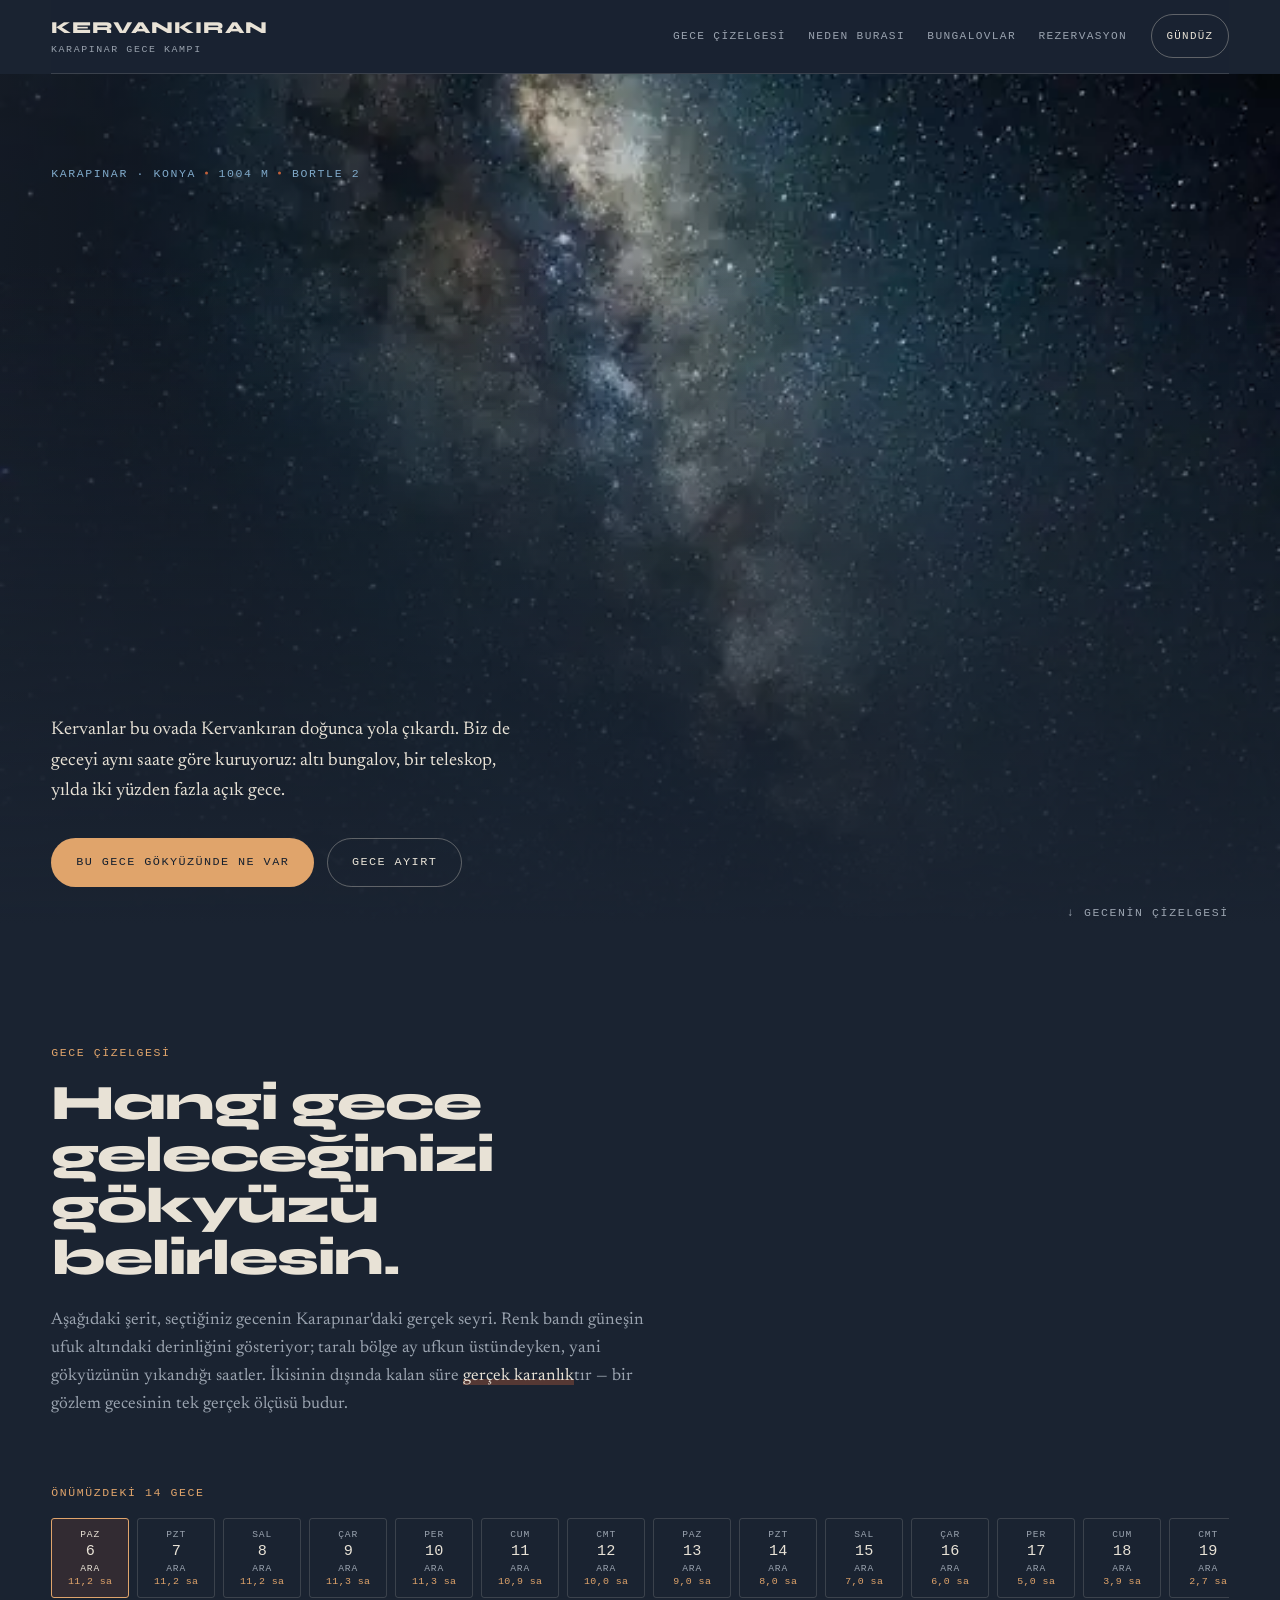
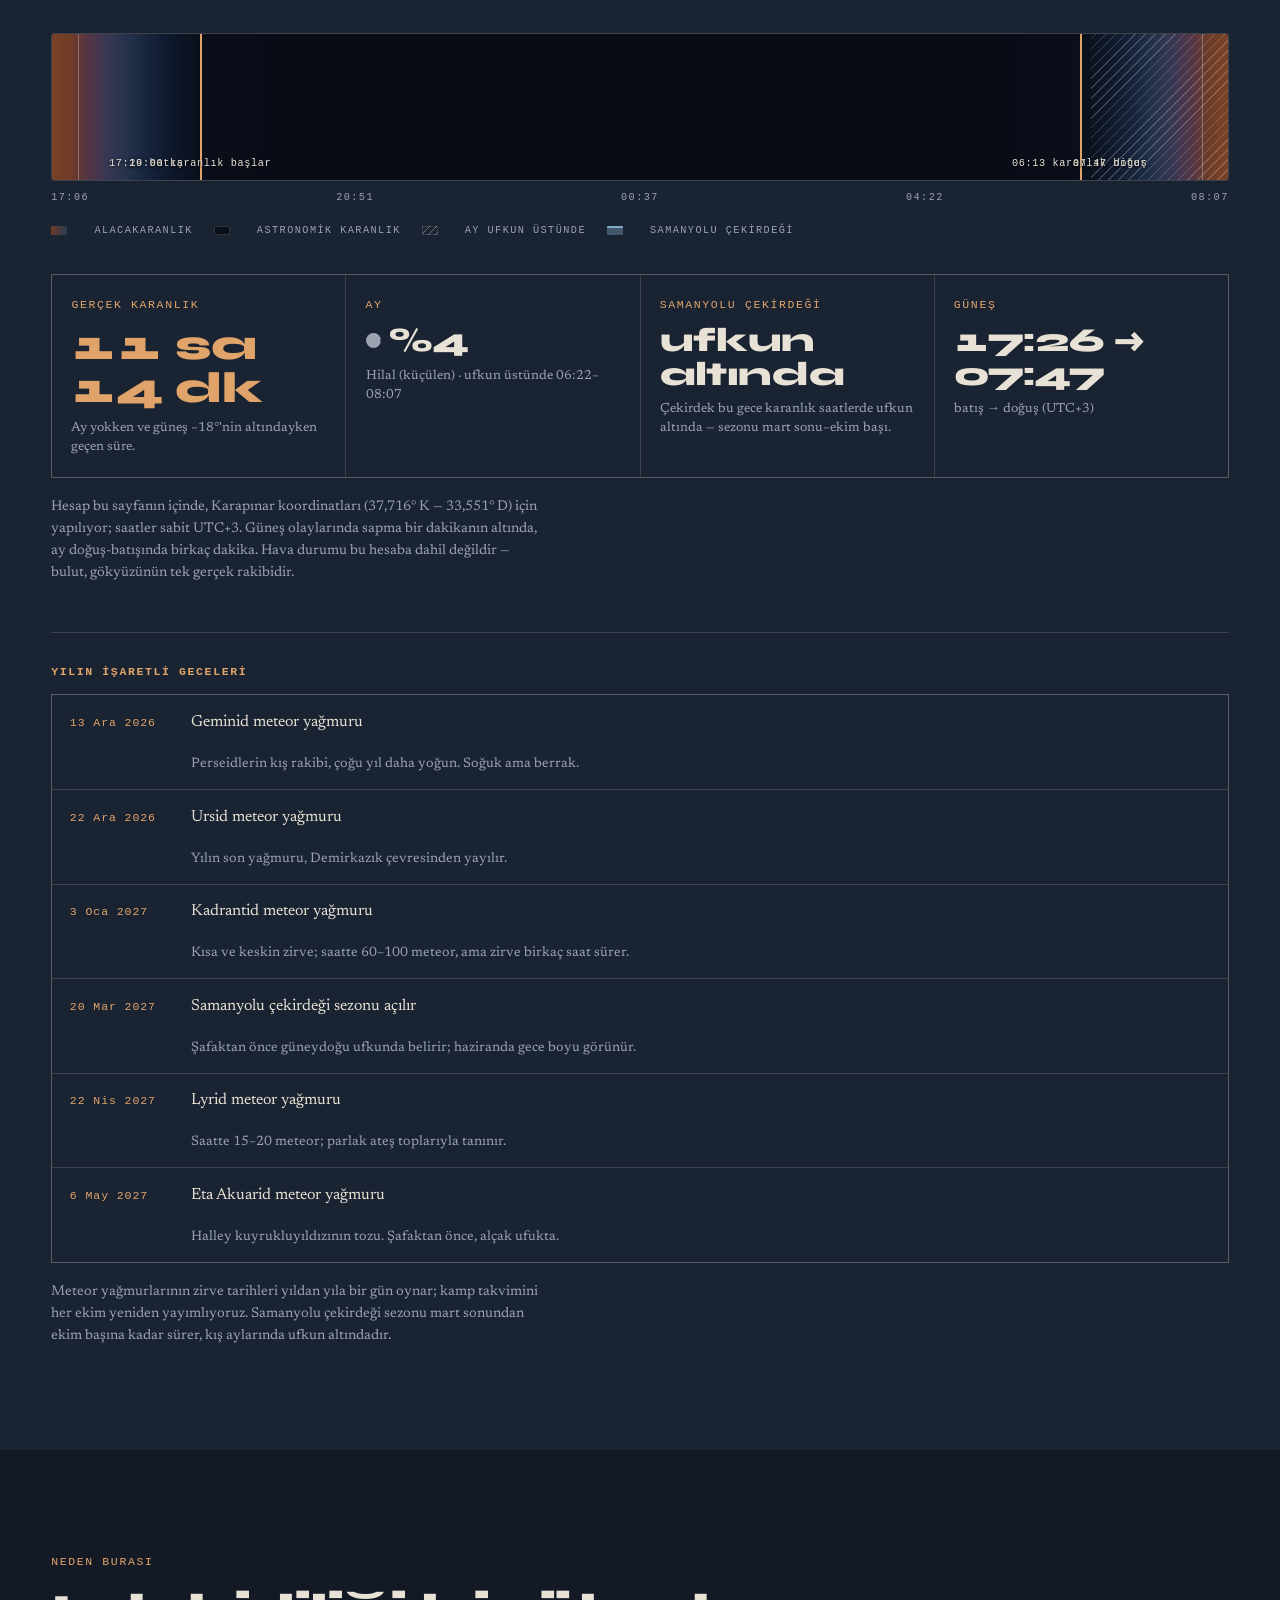
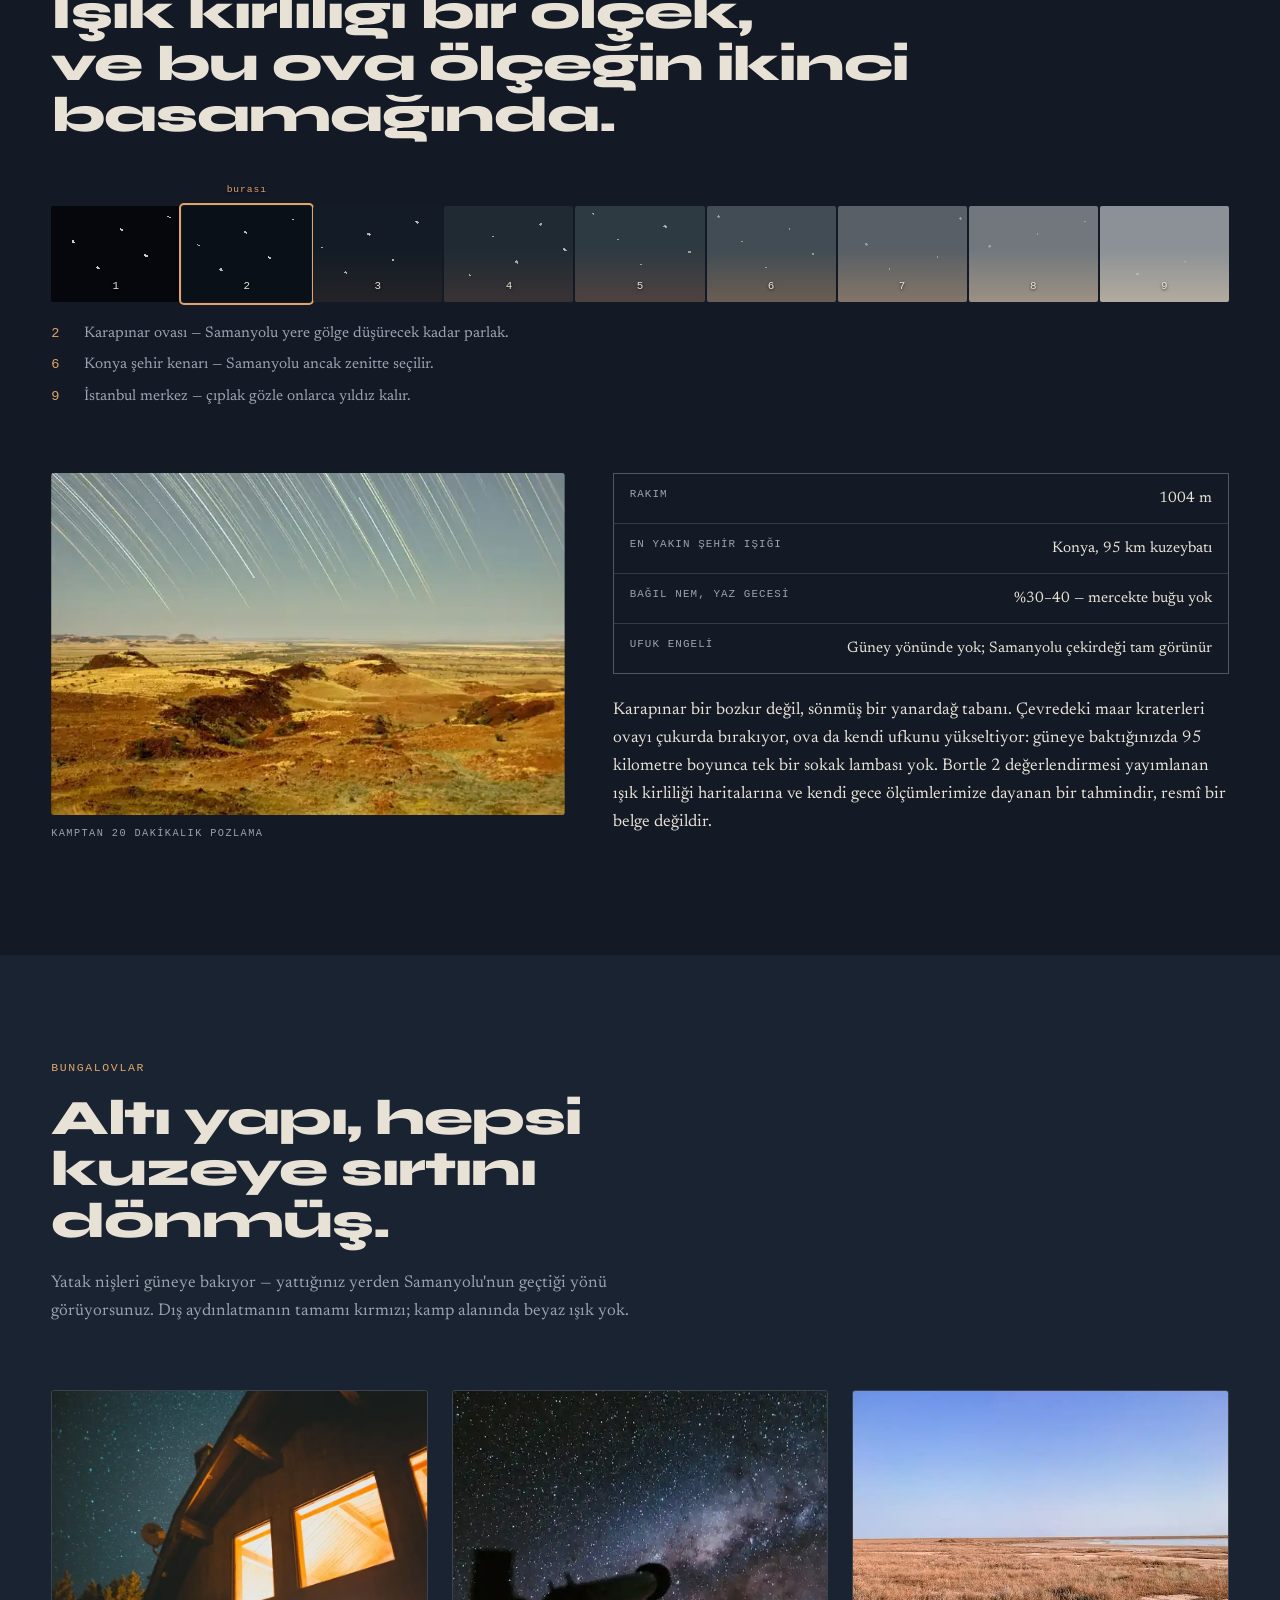
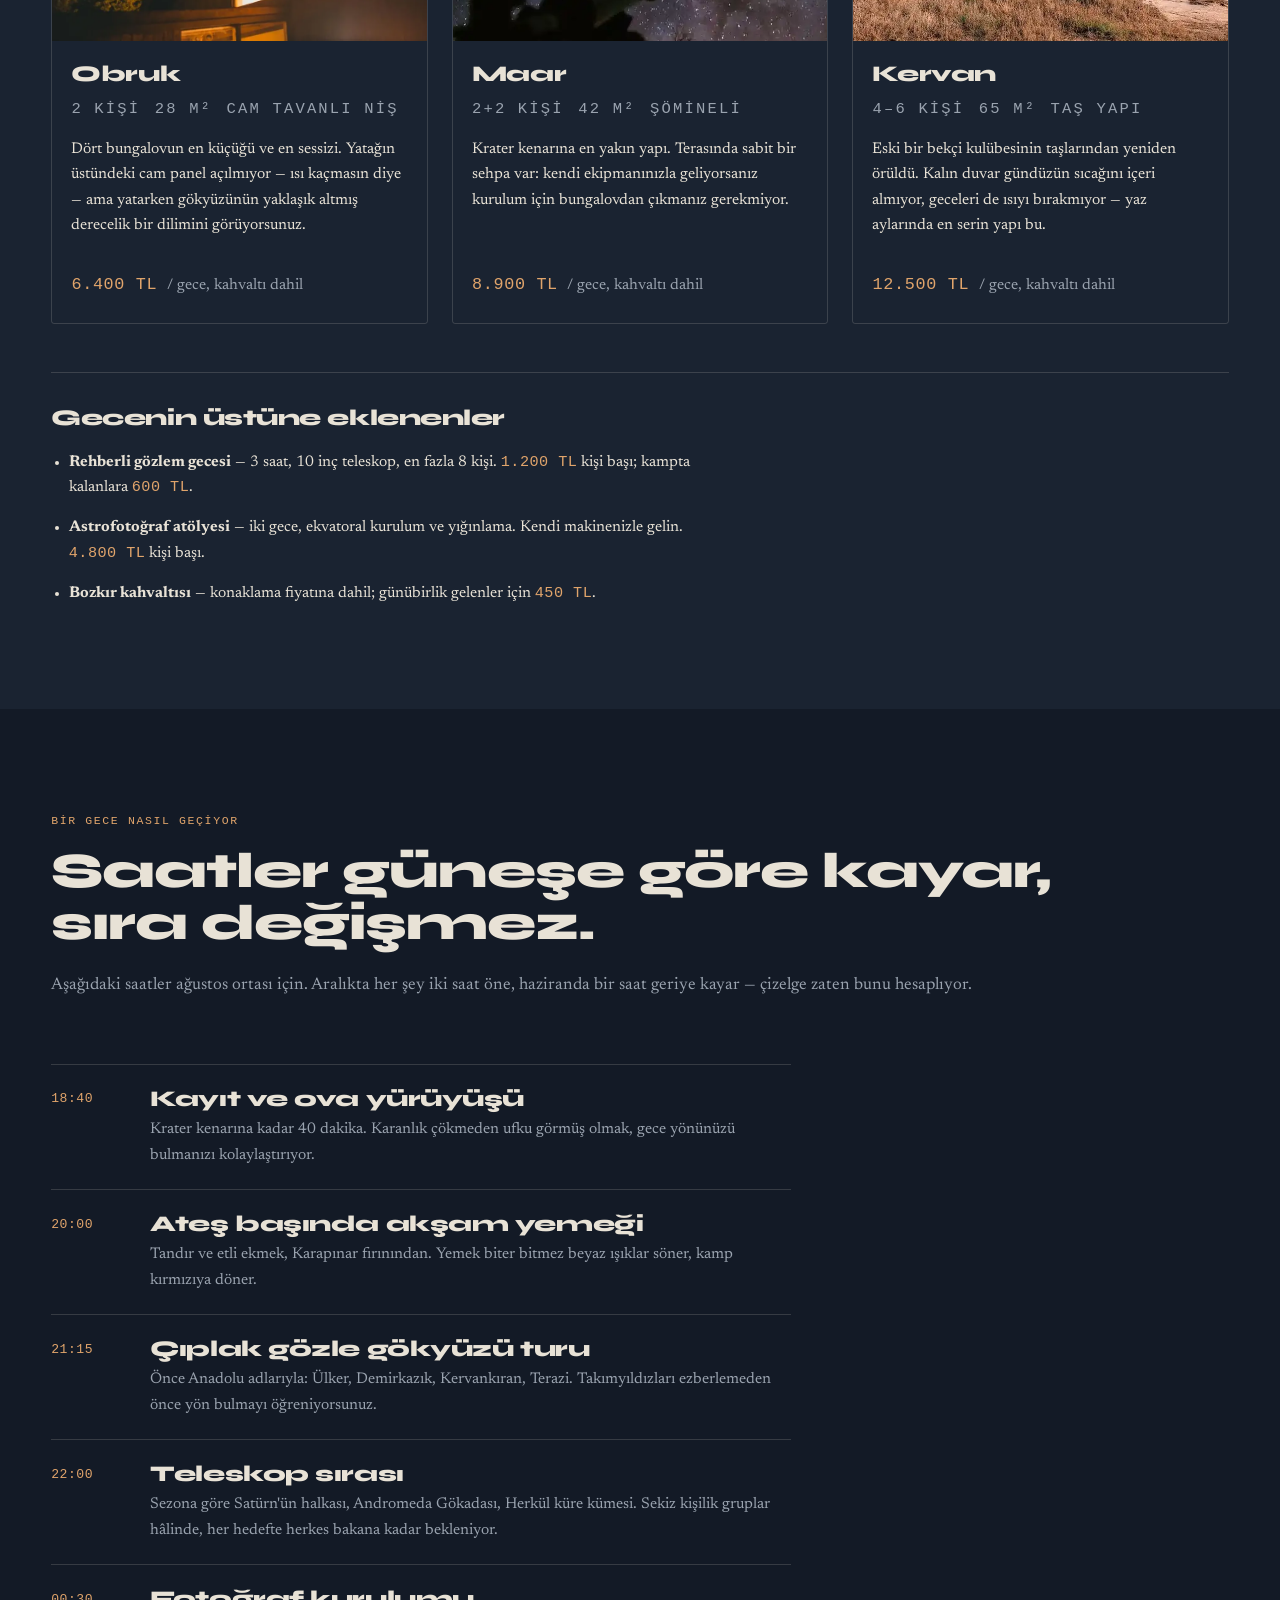
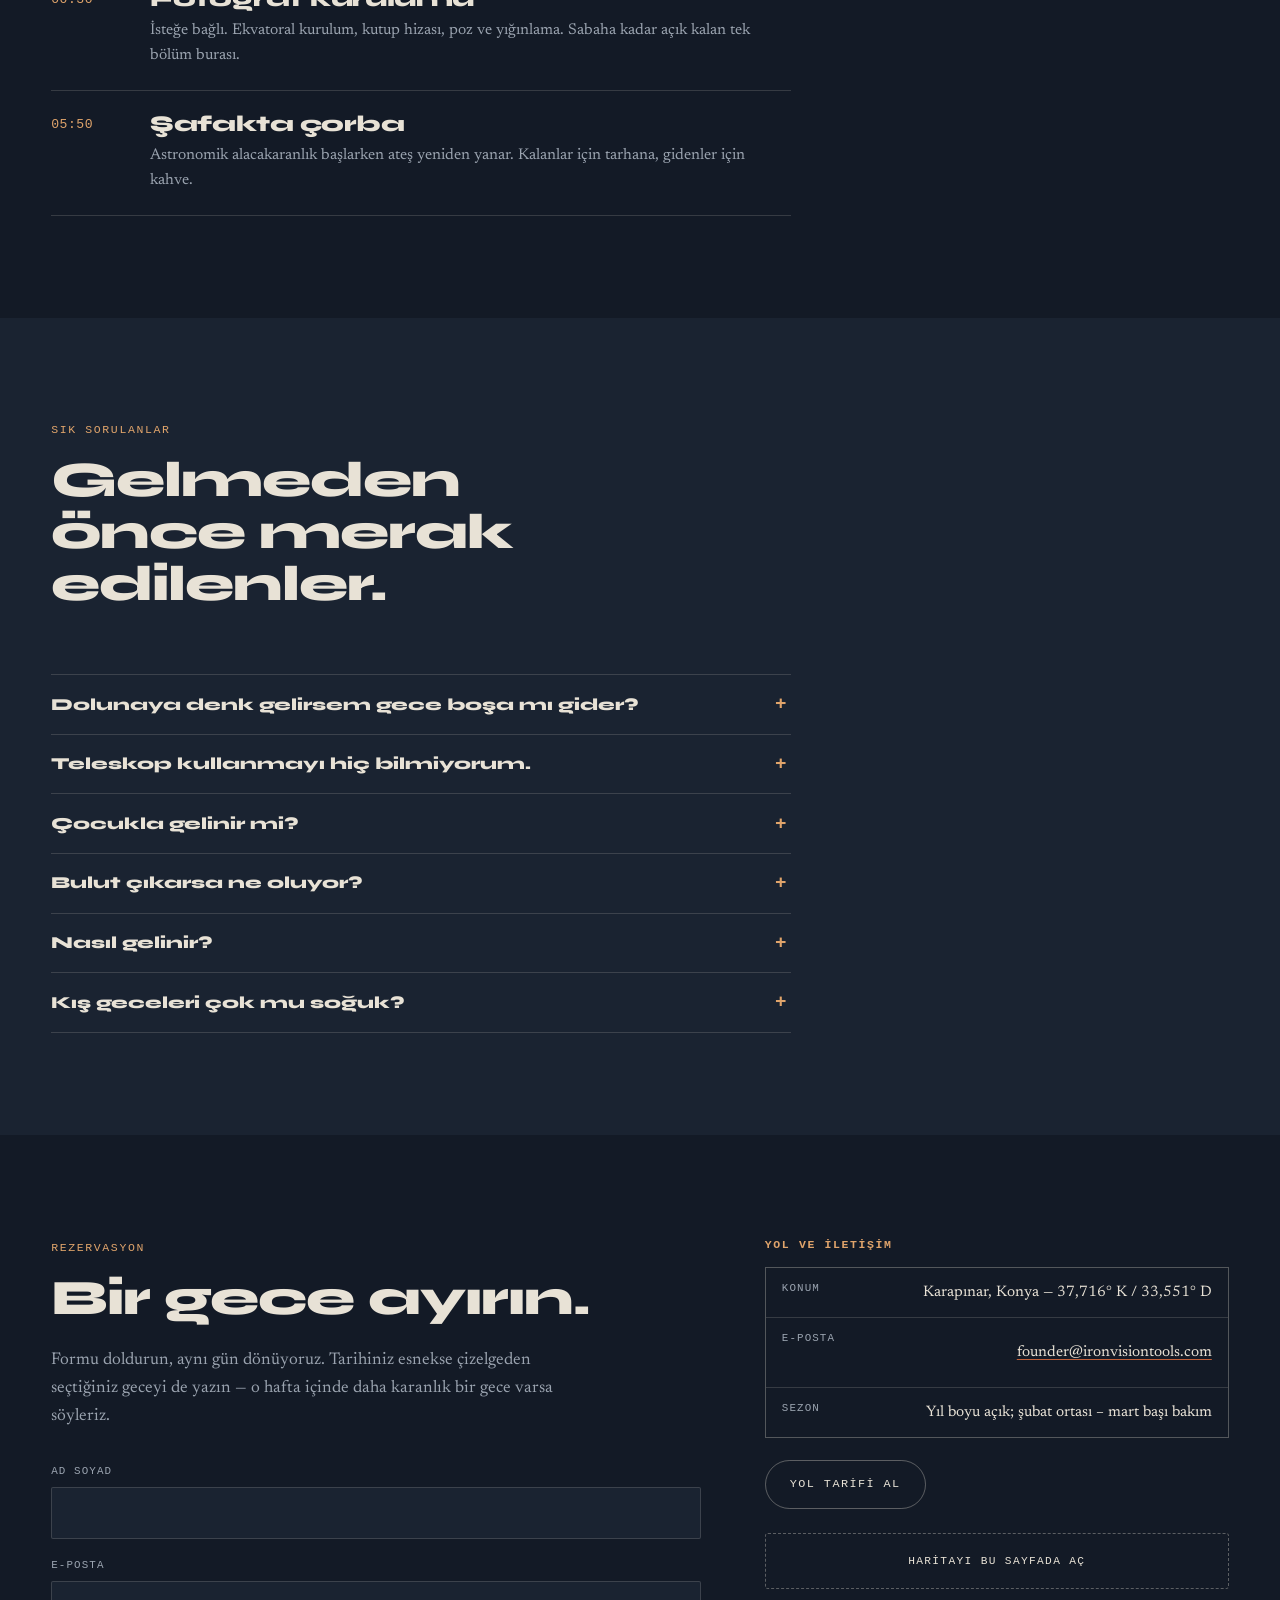
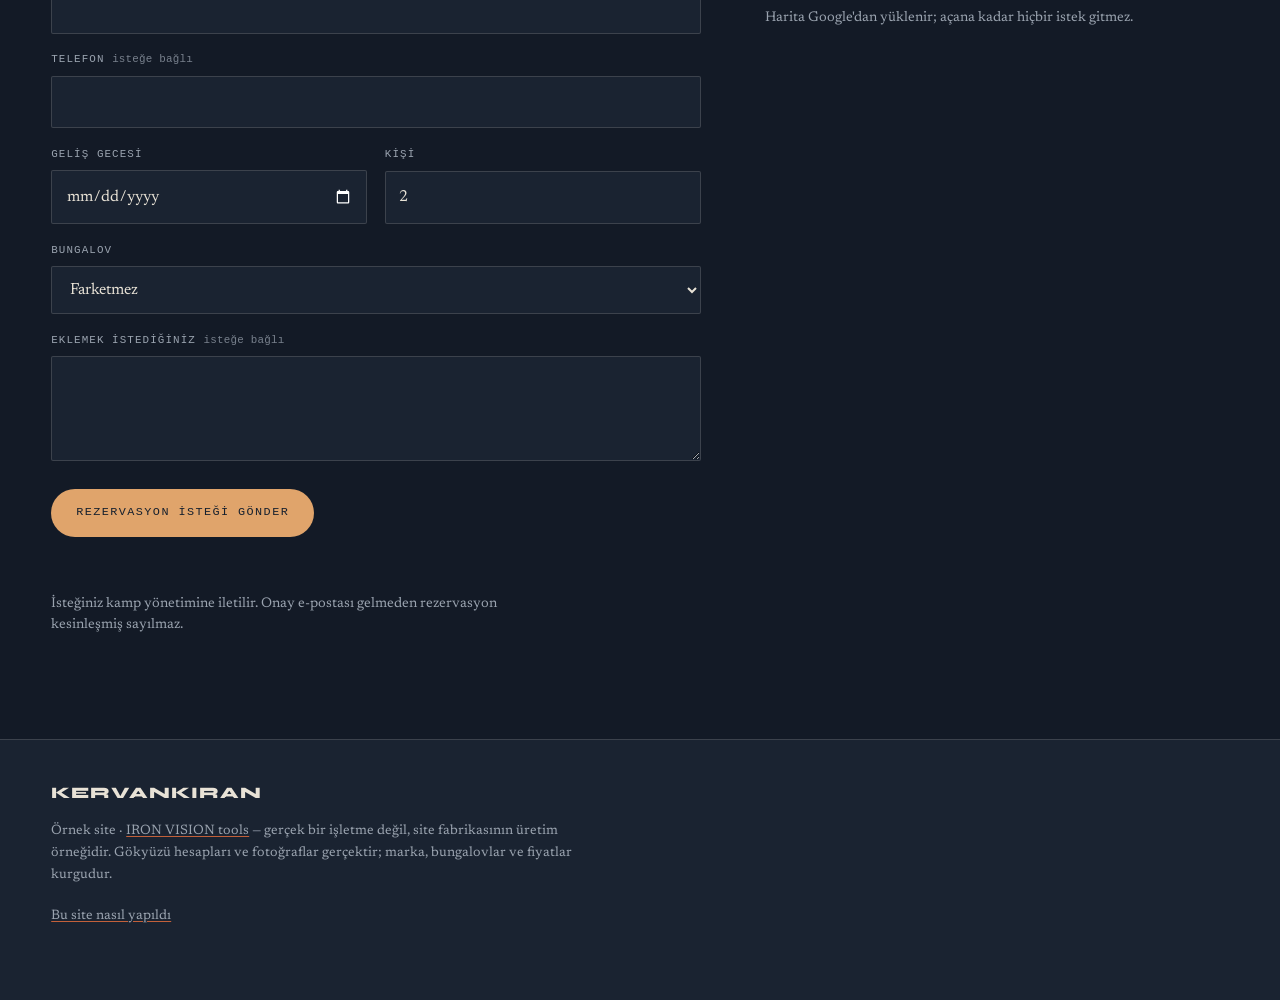
==== index.html @ e102bf7e "KERVANKIRAN — Karapinar gece kampi ornek sitesi Site fabrikasinin 03.09 tasarim kaynagi turu recetes" ====
<!DOCTYPE html>
<html lang="tr">
<head>
<meta charset="utf-8">
<meta name="viewport" content="width=device-width, initial-scale=1">
<title>KERVANKIRAN — Karapınar gece kampı · bungalov ve gözlem gecesi</title>
<meta name="description" content="Karapınar volkanik ovasında altı bungalov, bir teleskop ve Bortle 2 gökyüzü. Geldiğiniz gece kaç saat gerçek karanlık var, sayfadaki çizelge hesaplıyor.">
<link rel="canonical" href="https://erdemirigiz-dotcom.github.io/astro-kamp/">
<meta property="og:type" content="website">
<meta property="og:locale" content="tr_TR">
<meta property="og:site_name" content="KERVANKIRAN">
<meta property="og:title" content="KERVANKIRAN — Karapınar gece kampı">
<meta property="og:description" content="Bortle 2 gökyüzünün altında altı bungalov ve bir teleskop. Geleceğiniz gecenin karanlık saatini sayfa hesaplıyor.">
<meta property="og:url" content="https://erdemirigiz-dotcom.github.io/astro-kamp/">
<meta property="og:image" content="https://erdemirigiz-dotcom.github.io/astro-kamp/og-kapak.png">
<meta property="og:image:width" content="1200">
<meta property="og:image:height" content="630">
<meta property="og:image:alt" content="Karapınar ovasının üstünde Samanyolu ve KERVANKIRAN yazısı">
<meta name="twitter:card" content="summary_large_image">
<meta name="twitter:title" content="KERVANKIRAN — Karapınar gece kampı">
<meta name="twitter:description" content="Bortle 2 gökyüzünün altında altı bungalov ve bir teleskop.">
<meta name="twitter:image" content="https://erdemirigiz-dotcom.github.io/astro-kamp/og-kapak.png">
<meta name="theme-color" content="#1A2331">
<link rel="icon" href="data:image/svg+xml,%3Csvg xmlns='http://www.w3.org/2000/svg' viewBox='0 0 32 32'%3E%3Crect width='32' height='32' fill='%231A2331'/%3E%3Ccircle cx='16' cy='16' r='4' fill='%23E0A46B'/%3E%3Ccircle cx='7' cy='8' r='1.4' fill='%23E8E2D6'/%3E%3Ccircle cx='25' cy='23' r='1.4' fill='%23E8E2D6'/%3E%3Ccircle cx='24' cy='7' r='1' fill='%237FA9C9'/%3E%3C/svg%3E">
<link rel="preconnect" href="https://fonts.googleapis.com">
<link rel="preconnect" href="https://fonts.gstatic.com" crossorigin>
<link rel="stylesheet" href="https://fonts.googleapis.com/css2?family=Newsreader:wght@400&family=Syne:wght@800&display=swap">
<link rel="stylesheet" href="css/site.css">
<script type="application/ld+json">
{
  "@context": "https://schema.org",
  "@type": "LodgingBusiness",
  "name": "KERVANKIRAN",
  "description": "Karapınar volkanik ovasında yıldız gözlem odaklı bungalov konaklama.",
  "url": "https://erdemirigiz-dotcom.github.io/astro-kamp/",
  "email": "founder@ironvisiontools.com",
  "address": {
    "@type": "PostalAddress",
    "addressLocality": "Karapınar",
    "addressRegion": "Konya",
    "addressCountry": "TR"
  },
  "geo": { "@type": "GeoCoordinates", "latitude": 37.716, "longitude": 33.551 },
  "amenityFeature": [
    { "@type": "LocationFeatureSpecification", "name": "Rehberli teleskop gözlemi", "value": true },
    { "@type": "LocationFeatureSpecification", "name": "Kırmızı ışık aydınlatma", "value": true },
    { "@type": "LocationFeatureSpecification", "name": "Astrofotoğraf sehpası", "value": true }
  ],
  "priceRange": "6.400–12.500 TL"
}
</script>
</head>
<body>
<a class="atla" href="#cizelge">Gece çizelgesine atla</a>

<header class="ust">
  <a class="marka" href="#tepe"><span class="marka-ad">KERVANKIRAN</span><span class="marka-alt">Karapınar gece kampı</span></a>
  <nav class="ust-gez" aria-label="Bölümler">
    <a href="#cizelge">Gece çizelgesi</a>
    <a href="#gokyuzu">Neden burası</a>
    <a href="#bungalov">Bungalovlar</a>
    <a href="#rezervasyon">Rezervasyon</a>
  </nav>
  <button class="tema-dugme" type="button" id="tema-dugme" aria-pressed="false">
    <span class="tema-etiket">Gündüz</span>
  </button>
</header>

<main id="tepe">

  <!-- ══ HERO ══════════════════════════════════════════════════════════ -->
  <section class="hero">
    <picture class="hero-gorsel">
      <source media="(max-width: 700px)" srcset="gorseller/hero-mobil.webp">
      <img src="gorseller/hero-samanyolu.webp" alt="Karapınar ovasının çıplak ufku üzerinde uçtan uca uzanan Samanyolu kavsi" width="990" height="660" fetchpriority="high" decoding="async">
    </picture>
    <div class="hero-icerik">
      <p class="veri hero-veri"><span>Karapınar · Konya</span><span>1004 m</span><span>Bortle 2</span></p>
      <h1 class="hero-baslik" data-bolunmus>Burada gökyüzü<br>hâlâ bir saat.</h1>
      <p class="hero-metin giris-satir">Kervanlar bu ovada Kervankıran doğunca yola çıkardı. Biz de geceyi
        aynı saate göre kuruyoruz: altı bungalov, bir teleskop, yılda iki yüzden fazla açık gece.</p>
      <div class="hero-dugmeler giris-satir">
        <a class="dugme dugme-birincil" href="#cizelge">Bu gece gökyüzünde ne var</a>
        <a class="dugme dugme-ikincil" href="#rezervasyon">Gece ayırt</a>
      </div>
    </div>
    <p class="hero-kaydir veri" aria-hidden="true">↓ gecenin çizelgesi</p>
  </section>

  <!-- ══ İMZA: GECE ÇİZELGESİ ══════════════════════════════════════════ -->
  <section id="cizelge" class="bolum cizelge">
    <div class="bolum-bas">
      <p class="veri etiket">Gece çizelgesi</p>
      <h2>Hangi gece geleceğinizi<br>gökyüzü belirlesin.</h2>
      <p class="acik">Aşağıdaki şerit, seçtiğiniz gecenin Karapınar'daki gerçek seyri. Renk bandı güneşin
        ufuk altındaki derinliğini gösteriyor; taralı bölge ay ufkun üstündeyken, yani gökyüzünün
        yıkandığı saatler. İkisinin dışında kalan süre <strong>gerçek karanlık</strong>tır — bir gözlem
        gecesinin tek gerçek ölçüsü budur.</p>
    </div>

    <div class="tarih-secim">
      <p class="veri etiket" id="tarih-baslik">Önümüzdeki 14 gece</p>
      <div class="tarih-serit" role="group" aria-labelledby="tarih-baslik" id="tarih-serit"></div>
    </div>

    <div class="serit-sarmal">
      <div class="serit" id="serit" role="img" aria-labelledby="serit-ozet"></div>
      <div class="serit-eksen veri" id="serit-eksen" aria-hidden="true"></div>
    </div>

    <p class="serit-anahtar veri" aria-hidden="true">
      <span class="ank ank-alaca"></span>alacakaranlık
      <span class="ank ank-karanlik"></span>astronomik karanlık
      <span class="ank ank-ay"></span>ay ufkun üstünde
      <span class="ank ank-sy"></span>Samanyolu çekirdeği
    </p>

    <div class="karne" id="serit-ozet" aria-live="polite">
      <div class="karne-oge karne-buyuk">
        <p class="veri etiket">Gerçek karanlık</p>
        <p class="karne-deger" id="k-karanlik">—</p>
        <p class="karne-not" id="k-karanlik-not">ay yokken ve güneş −18°'nin altındayken</p>
      </div>
      <div class="karne-oge">
        <p class="veri etiket">Ay</p>
        <p class="karne-deger karne-ay"><span class="ay-simge" id="k-ay-simge" aria-hidden="true"></span><span id="k-ay">—</span></p>
        <p class="karne-not" id="k-ay-not">—</p>
      </div>
      <div class="karne-oge">
        <p class="veri etiket">Samanyolu çekirdeği</p>
        <p class="karne-deger" id="k-sy">—</p>
        <p class="karne-not" id="k-sy-not">—</p>
      </div>
      <div class="karne-oge">
        <p class="veri etiket">Güneş</p>
        <p class="karne-deger" id="k-gunes">—</p>
        <p class="karne-not">batış → doğuş (UTC+3)</p>
      </div>
    </div>

    <p class="kucuk-not">Hesap bu sayfanın içinde, Karapınar koordinatları (37,716° K — 33,551° D) için
      yapılıyor; saatler sabit UTC+3. Güneş olaylarında sapma bir dakikanın altında, ay doğuş-batışında
      birkaç dakika. Hava durumu bu hesaba dahil değildir — bulut, gökyüzünün tek gerçek rakibidir.</p>

    <div class="olaylar">
      <h3 class="veri etiket">Yılın işaretli geceleri</h3>
      <ul class="olay-liste" id="olay-liste"></ul>
      <p class="kucuk-not">Meteor yağmurlarının zirve tarihleri yıldan yıla bir gün oynar; kamp
        takvimini her ekim yeniden yayımlıyoruz. Samanyolu çekirdeği sezonu mart sonundan ekim başına
        kadar sürer, kış aylarında ufkun altındadır.</p>
    </div>
  </section>

  <!-- ══ NEDEN BURASI ══════════════════════════════════════════════════ -->
  <section id="gokyuzu" class="bolum karanlik-bolum">
    <div class="bolum-bas">
      <p class="veri etiket">Neden burası</p>
      <h2>Işık kirliliği bir ölçek,<br>ve bu ova ölçeğin ikinci basamağında.</h2>
    </div>

    <div class="bortle">
      <ol class="bortle-serit" id="bortle-serit" aria-label="Bortle karanlık ölçeği, 1 en karanlık 9 en aydınlık"></ol>
      <div class="bortle-kiyas">
        <p><span class="veri">2</span> Karapınar ovası — Samanyolu yere gölge düşürecek kadar parlak.</p>
        <p><span class="veri">6</span> Konya şehir kenarı — Samanyolu ancak zenitte seçilir.</p>
        <p><span class="veri">9</span> İstanbul merkez — çıplak gözle onlarca yıldız kalır.</p>
      </div>
    </div>

    <div class="ikili">
      <figure class="ikili-gorsel acilan">
        <img src="gorseller/yildiz-izi.webp" alt="Uzun pozlamada gökyüzünde daireler çizen yıldız izleri ve karanlık ufuk çizgisi" width="704" height="469" loading="lazy" decoding="async">
        <figcaption class="veri">Kamptan 20 dakikalık pozlama</figcaption>
      </figure>
      <div class="ikili-metin">
        <dl class="olcum">
          <div><dt>Rakım</dt><dd>1004 m</dd></div>
          <div><dt>En yakın şehir ışığı</dt><dd>Konya, 95 km kuzeybatı</dd></div>
          <div><dt>Bağıl nem, yaz gecesi</dt><dd>%30–40 — mercekte buğu yok</dd></div>
          <div><dt>Ufuk engeli</dt><dd>Güney yönünde yok; Samanyolu çekirdeği tam görünür</dd></div>
        </dl>
        <p>Karapınar bir bozkır değil, sönmüş bir yanardağ tabanı. Çevredeki maar kraterleri ovayı
          çukurda bırakıyor, ova da kendi ufkunu yükseltiyor: güneye baktığınızda 95 kilometre boyunca
          tek bir sokak lambası yok. Bortle 2 değerlendirmesi yayımlanan ışık kirliliği haritalarına
          ve kendi gece ölçümlerimize dayanan bir tahmindir, resmî bir belge değildir.</p>
      </div>
    </div>
  </section>

  <!-- ══ BUNGALOVLAR ══════════════════════════════════════════════════ -->
  <section id="bungalov" class="bolum">
    <div class="bolum-bas">
      <p class="veri etiket">Bungalovlar</p>
      <h2>Altı yapı, hepsi kuzeye sırtını dönmüş.</h2>
      <p class="acik">Yatak nişleri güneye bakıyor — yattığınız yerden Samanyolu'nun geçtiği yönü
        görüyorsunuz. Dış aydınlatmanın tamamı kırmızı; kamp alanında beyaz ışık yok.</p>
    </div>
    <div class="kartlar">
      <article class="kart">
        <img src="gorseller/bungalov-gece.webp" alt="Yıldızlı gökyüzünün altında penceresi sıcak ışıkla aydınlanmış küçük ahşap bungalov" width="880" height="587" loading="lazy" decoding="async">
        <div class="kart-govde">
          <h3>Obruk</h3>
          <p class="veri kart-veri"><span>2 kişi</span><span>28 m²</span><span>cam tavanlı niş</span></p>
          <p>Dört bungalovun en küçüğü ve en sessizi. Yatağın üstündeki cam panel açılmıyor — ısı
            kaçmasın diye — ama yatarken gökyüzünün yaklaşık altmış derecelik bir dilimini görüyorsunuz.</p>
          <p class="fiyat"><span class="veri">6.400 TL</span> / gece, kahvaltı dahil</p>
        </div>
      </article>
      <article class="kart">
        <img src="gorseller/teleskop.webp" alt="Gece gökyüzüne çevrilmiş teleskobun kırmızı ışıkta beliren silueti" width="603" height="754" loading="lazy" decoding="async">
        <div class="kart-govde">
          <h3>Maar</h3>
          <p class="veri kart-veri"><span>2+2 kişi</span><span>42 m²</span><span>şömineli</span></p>
          <p>Krater kenarına en yakın yapı. Terasında sabit bir sehpa var: kendi ekipmanınızla
            geliyorsanız kurulum için bungalovdan çıkmanız gerekmiyor.</p>
          <p class="fiyat"><span class="veri">8.900 TL</span> / gece, kahvaltı dahil</p>
        </div>
      </article>
      <article class="kart">
        <img src="gorseller/bozkir-gunduz.webp" alt="Gündüz vakti kurak volkanik ova ve alçak taş yapıların soluk sıcak tonlardaki görüntüsü" width="880" height="495" loading="lazy" decoding="async">
        <div class="kart-govde">
          <h3>Kervan</h3>
          <p class="veri kart-veri"><span>4–6 kişi</span><span>65 m²</span><span>taş yapı</span></p>
          <p>Eski bir bekçi kulübesinin taşlarından yeniden örüldü. Kalın duvar gündüzün sıcağını
            içeri almıyor, geceleri de ısıyı bırakmıyor — yaz aylarında en serin yapı bu.</p>
          <p class="fiyat"><span class="veri">12.500 TL</span> / gece, kahvaltı dahil</p>
        </div>
      </article>
    </div>

    <div class="ekler">
      <h3>Gecenin üstüne eklenenler</h3>
      <ul>
        <li><strong>Rehberli gözlem gecesi</strong> — 3 saat, 10 inç teleskop, en fazla 8 kişi.
          <span class="veri">1.200 TL</span> kişi başı; kampta kalanlara <span class="veri">600 TL</span>.</li>
        <li><strong>Astrofotoğraf atölyesi</strong> — iki gece, ekvatoral kurulum ve yığınlama.
          Kendi makinenizle gelin. <span class="veri">4.800 TL</span> kişi başı.</li>
        <li><strong>Bozkır kahvaltısı</strong> — konaklama fiyatına dahil; günübirlik gelenler için
          <span class="veri">450 TL</span>.</li>
      </ul>
    </div>
  </section>

  <!-- ══ GECENİN AKIŞI ════════════════════════════════════════════════ -->
  <section class="bolum karanlik-bolum">
    <div class="bolum-bas">
      <p class="veri etiket">Bir gece nasıl geçiyor</p>
      <h2>Saatler güneşe göre kayar,<br>sıra değişmez.</h2>
      <p class="acik">Aşağıdaki saatler ağustos ortası için. Aralıkta her şey iki saat öne, haziranda
        bir saat geriye kayar — çizelge zaten bunu hesaplıyor.</p>
    </div>
    <ol class="akis">
      <li><span class="veri akis-saat">18:40</span><div><h3>Kayıt ve ova yürüyüşü</h3>
        <p>Krater kenarına kadar 40 dakika. Karanlık çökmeden ufku görmüş olmak, gece yönünüzü
          bulmanızı kolaylaştırıyor.</p></div></li>
      <li><span class="veri akis-saat">20:00</span><div><h3>Ateş başında akşam yemeği</h3>
        <p>Tandır ve etli ekmek, Karapınar fırınından. Yemek biter bitmez beyaz ışıklar söner,
          kamp kırmızıya döner.</p></div></li>
      <li><span class="veri akis-saat">21:15</span><div><h3>Çıplak gözle gökyüzü turu</h3>
        <p>Önce Anadolu adlarıyla: Ülker, Demirkazık, Kervankıran, Terazi. Takımyıldızları
          ezberlemeden önce yön bulmayı öğreniyorsunuz.</p></div></li>
      <li><span class="veri akis-saat">22:00</span><div><h3>Teleskop sırası</h3>
        <p>Sezona göre Satürn'ün halkası, Andromeda Gökadası, Herkül küre kümesi. Sekiz kişilik
          gruplar hâlinde, her hedefte herkes bakana kadar bekleniyor.</p></div></li>
      <li><span class="veri akis-saat">00:30</span><div><h3>Fotoğraf kurulumu</h3>
        <p>İsteğe bağlı. Ekvatoral kurulum, kutup hizası, poz ve yığınlama. Sabaha kadar açık
          kalan tek bölüm burası.</p></div></li>
      <li><span class="veri akis-saat">05:50</span><div><h3>Şafakta çorba</h3>
        <p>Astronomik alacakaranlık başlarken ateş yeniden yanar. Kalanlar için tarhana,
          gidenler için kahve.</p></div></li>
    </ol>
  </section>

  <!-- ══ SSS ══════════════════════════════════════════════════════════ -->
  <section class="bolum">
    <div class="bolum-bas">
      <p class="veri etiket">Sık sorulanlar</p>
      <h2>Gelmeden önce merak edilenler.</h2>
    </div>
    <div class="sss">
      <details><summary>Dolunaya denk gelirsem gece boşa mı gider?</summary>
        <p>Boşa gitmez ama gökyüzü değişir. Dolunayda bulutsu ve gökada göremezsiniz; buna karşılık
          ay yüzeyi, çift yıldızlar ve gezegenler en iyi o gecelerde görünür. Yukarıdaki çizelge
          hangi gecede ne kadar karanlık kaldığını gösteriyor — takviminiz esnekse yeni aya yakın
          bir hafta seçin, esnek değilse ay programına geçiyoruz.</p></details>
      <details><summary>Teleskop kullanmayı hiç bilmiyorum.</summary>
        <p>Gözlem gecesinde teleskobu rehber kullanıyor, siz sadece bakıyorsunuz. Kendi teleskobunuzu
          getirdiyseniz kurulumda yardım ediyoruz; hizalama isterseniz gündüzden randevu alın,
          karanlıkta kurulum herkesin gözünü bozuyor.</p></details>
      <details><summary>Çocukla gelinir mi?</summary>
        <p>Gelinir. Gözlem gecesi yaklaşık 7 yaşından itibaren keyifli oluyor; daha küçükler için
          yemekten sonraki çıplak göz turu yeterli. Kamp alanında beyaz ışık yasağı çocuklar için de
          geçerli — el fenerine kırmızı film veriyoruz.</p></details>
      <details><summary>Bulut çıkarsa ne oluyor?</summary>
        <p>Gözlem gecesi ücretini iade ediyoruz ya da başka bir tarihe aktarıyoruz; konaklama devam
          eder. Kararı akşam 21:00'de birlikte veriyoruz, önceden iptal etmiyoruz — bu ovada bulut
          bir saatte dağılabiliyor.</p></details>
      <details><summary>Nasıl gelinir?</summary>
        <p>Konya'dan 95 km, Adana'dan 210 km, Ankara'dan 350 km. Son 6 km stabilize yol; sedan
          araçla sorun olmuyor, yağış sonrası yavaş sürün. Otobüsle gelenleri Karapınar ilçe
          merkezinden alıyoruz, önceden yazmanız yeterli.</p></details>
      <details><summary>Kış geceleri çok mu soğuk?</summary>
        <p>Ocak gecelerinde −12 °C'ye kadar düşüyor, buna karşılık yılın en berrak gökyüzü de o
          aylarda. Bungalovlar ısıtmalı; gözlem için kat kat giyinmek ve kalın taban şart, ödünç
          mont ve battaniye kampta var.</p></details>
    </div>
  </section>

  <!-- ══ REZERVASYON ══════════════════════════════════════════════════ -->
  <section id="rezervasyon" class="bolum karanlik-bolum">
    <div class="rez-duzen">
      <div class="rez-form-alan">
        <p class="veri etiket">Rezervasyon</p>
        <h2>Bir gece ayırın.</h2>
        <p class="acik">Formu doldurun, aynı gün dönüyoruz. Tarihiniz esnekse çizelgeden seçtiğiniz
          geceyi de yazın — o hafta içinde daha karanlık bir gece varsa söyleriz.</p>

        <form id="rez-form" novalidate>
          <div class="alan">
            <label for="f-ad">Ad soyad</label>
            <input id="f-ad" name="ad" type="text" autocomplete="name" required>
          </div>
          <div class="alan">
            <label for="f-eposta">E-posta</label>
            <input id="f-eposta" name="eposta" type="email" autocomplete="email" required>
          </div>
          <div class="alan">
            <label for="f-tel">Telefon <span class="istege">isteğe bağlı</span></label>
            <input id="f-tel" name="telefon" type="tel" autocomplete="tel" inputmode="tel">
          </div>
          <div class="alan-ikili">
            <div class="alan">
              <label for="f-tarih">Geliş gecesi</label>
              <input id="f-tarih" name="tarih" type="date">
            </div>
            <div class="alan">
              <label for="f-kisi">Kişi</label>
              <input id="f-kisi" name="kisi" type="number" min="1" max="12" value="2" inputmode="numeric">
            </div>
          </div>
          <div class="alan">
            <label for="f-bungalov">Bungalov</label>
            <select id="f-bungalov" name="bungalov">
              <option>Farketmez</option>
              <option>Obruk — 2 kişi</option>
              <option>Maar — 2+2 kişi</option>
              <option>Kervan — 4–6 kişi</option>
            </select>
          </div>
          <div class="alan">
            <label for="f-mesaj">Eklemek istediğiniz <span class="istege">isteğe bağlı</span></label>
            <textarea id="f-mesaj" name="mesaj" rows="3"></textarea>
          </div>
          <p class="tuzak" aria-hidden="true">
            <label for="f-website">Bu alanı boş bırakın</label>
            <input id="f-website" name="website" type="text" tabindex="-1" autocomplete="off">
          </p>
          <button class="dugme dugme-birincil" type="submit" id="rez-gonder">Rezervasyon isteği gönder</button>
          <p class="form-durum" id="form-durum" role="status" aria-live="polite"></p>
          <p class="kucuk-not">İsteğiniz kamp yönetimine iletilir. Onay e-postası gelmeden rezervasyon
            kesinleşmiş sayılmaz.</p>
        </form>
      </div>

      <aside class="rez-yan">
        <h3 class="veri etiket">Yol ve iletişim</h3>
        <dl class="olcum">
          <div><dt>Konum</dt><dd>Karapınar, Konya — 37,716° K / 33,551° D</dd></div>
          <div><dt>E-posta</dt><dd><a class="blok-baglanti" href="mailto:founder@ironvisiontools.com">founder@ironvisiontools.com</a></dd></div>
          <div><dt>Sezon</dt><dd>Yıl boyu açık; şubat ortası – mart başı bakım</dd></div>
        </dl>
        <p><a class="dugme dugme-ikincil" href="https://www.google.com/maps/dir/?api=1&amp;destination=37.716,33.551" target="_blank" rel="noopener">Yol tarifi al</a></p>
        <div class="harita-kutu">
          <button class="harita-ac" type="button" id="harita-ac">Haritayı bu sayfada aç</button>
          <p class="kucuk-not">Harita Google'dan yüklenir; açana kadar hiçbir istek gitmez.</p>
        </div>
      </aside>
    </div>
  </section>
</main>

<footer class="alt">
  <div class="alt-ic">
    <p class="alt-marka">KERVANKIRAN</p>
    <p class="alt-not">Örnek site · <a href="https://ironvisiontools.com" rel="noopener">IRON VISION tools</a>
      — gerçek bir işletme değil, site fabrikasının üretim örneğidir. Gökyüzü hesapları ve
      fotoğraflar gerçektir; marka, bungalovlar ve fiyatlar kurgudur.</p>
    <p class="alt-not"><a class="blok-baglanti" href="rehber/">Bu site nasıl yapıldı</a></p>
  </div>
</footer>

<script src="js/vendor/gsap.min.js" defer></script>
<script src="js/gokyuzu.js" defer></script>
<script src="js/site.js" defer></script>
</body>
</html>
---- css/site.css ----
/* KERVANKIRAN — Karapınar gece kampı
 *
 * PALET GEREKÇESİ: gece teması saf siyah DEĞİL. Karanlık gökyüzü bölgesinde gece
 * gerçekten siyah görünmez — hava parıltısı (airglow) yüzünden derin mürekkep
 * lacivertidir. İki vurgu ailesi var: sıcak taraf kamp ateşinin bakırı (--kav,
 * --kav-acik), soğuk taraf yıldız mavisi (--soguk). Tek parlak vurgulu koyu sayfa
 * bugünün en yaygın "yapay zekâ görünümü"dür; buradan kaçınmak bilinçli bir karar
 * (bkz. anayasa/tasarim-kaynagi-turu.md, frontend-design kalibrasyonu).
 * Gündüz teması gecenin negatifi değil: Karapınar'ın güneşte ağarmış alkali toprağı.
 *
 * TİPOGRAFİ: Syne 800 (display — geniş geometrik, gözlemevi tabelası/alet paneli
 * hissi), Newsreader 400 (gövde serif — sayfa bir gece okuması satıyor), sistem
 * monospace (veri/saat — indirme yok ve rakamlar DAİMA tabular; 11.08 dersi:
 * old-style rakam "350 TL"yi yanlış okutuyor). Inter yasak (anayasa).
 */

/* ═══ TOKENLER ═══════════════════════════════════════════════════════════ */
:root {
  --gok:       #1A2331;   /* gece zemini */
  --gok-derin: #131A26;   /* çukur yüzey / panel */
  --tuz:       #E8E2D6;   /* birincil metin */
  --tuz-sonuk: #9AA3AF;   /* ikincil metin */
  --kav:       #C2603A;   /* ateş bakırı — çizgi/işaret */
  --kav-acik:  #E0A46B;   /* amber — veri, düğme zemini */
  --soguk:     #7FA9C9;   /* yıldız mavisi — ikinci vurgu */
  --murekkep:  #16202E;   /* açık zemin üstündeki koyu metin */
  --cizgi:     rgba(232, 226, 214, .16);
  --cizgi-kuv: rgba(232, 226, 214, .34);

  --display: 'Syne', system-ui, -apple-system, sans-serif;
  --govde:   'Newsreader', Georgia, 'Times New Roman', serif;
  --veri:    ui-monospace, SFMono-Regular, 'SF Mono', Menlo, Consolas, monospace;

  --en: min(1180px, 92vw);
  --bosluk: clamp(3.5rem, 8vw, 7rem);
  color-scheme: dark;
}

[data-tema="gunduz"] {
  --gok:       #EDE7DA;
  --gok-derin: #E3DBCA;
  --tuz:       #23262B;
  --tuz-sonuk: #5C6270;
  --kav:       #A6472A;
  --kav-acik:  #A6472A;
  --soguk:     #3D6A8C;
  --murekkep:  #FBF7EF;
  --cizgi:     rgba(35, 38, 43, .18);
  --cizgi-kuv: rgba(35, 38, 43, .38);
  color-scheme: light;
}

/* ═══ TEMEL ══════════════════════════════════════════════════════════════ */
*, *::before, *::after { box-sizing: border-box; }

html { scroll-behavior: smooth; }
@media (prefers-reduced-motion: reduce) { html { scroll-behavior: auto; } }

body {
  margin: 0;
  background: var(--gok);
  color: var(--tuz);
  font-family: var(--govde);
  font-size: 1.0625rem;
  line-height: 1.65;
  -webkit-font-smoothing: antialiased;
  transition: background-color .5s ease, color .5s ease;
  overflow-x: hidden;
}

img { max-width: 100%; height: auto; display: block; }

h1, h2, h3 {
  font-family: var(--display);
  font-weight: 800;
  letter-spacing: -.02em;
  line-height: 1;
  margin: 0;
  text-wrap: balance;
}
h1 { font-size: clamp(2.7rem, 8.5vw, 6rem); line-height: .94; }
/* Hero başlığı, ilham turu çıkarımı 3: gökyüzü fotoğrafıyla iç içe geçen dev
   tipografi. Kelime kelime bölünür (bilesenler/bolunmus-baslik). */
.hero-baslik { font-size: clamp(3rem, 11.5vw, 8.6rem); line-height: .88; }
.kelime { display: inline-block; overflow: hidden; vertical-align: bottom; }
.kelime > span { display: inline-block; will-change: transform; }
h2 { font-size: clamp(1.75rem, 4.4vw, 3.1rem); line-height: 1.04; }
h3 { font-size: clamp(1.15rem, 2vw, 1.4rem); line-height: 1.15; }
p  { margin: 0 0 1rem; }

a { color: inherit; text-decoration-color: var(--kav); text-underline-offset: .18em; }
a:hover { text-decoration-color: var(--kav-acik); }

:focus-visible {
  outline: 2px solid var(--kav-acik);
  outline-offset: 3px;
  border-radius: 2px;
}

.veri {
  font-family: var(--veri);
  font-size: .72rem;
  letter-spacing: .14em;
  text-transform: uppercase;
  font-variant-numeric: tabular-nums;
  color: var(--tuz-sonuk);
}
.etiket { color: var(--kav-acik); margin: 0 0 1rem; }

.atla {
  position: absolute; left: -9999px; top: 0; z-index: 99;
  background: var(--kav-acik); color: var(--murekkep);
  padding: .8rem 1.2rem; font-family: var(--veri); font-size: .8rem;
}
.atla:focus { left: 1rem; top: 1rem; }

.kucuk-not {
  font-size: .875rem; line-height: 1.55; color: var(--tuz-sonuk);
  max-width: 62ch; margin: 1.2rem 0 0;
}

/* ═══ ÜST ŞERİT ══════════════════════════════════════════════════════════ */
.ust {
  position: sticky; top: 0; z-index: 40;
  display: flex; align-items: center; gap: 1.5rem;
  width: var(--en); margin-inline: auto;
  padding: .9rem 0;
  border-bottom: 1px solid var(--cizgi);
  background: color-mix(in srgb, var(--gok) 88%, transparent);
  backdrop-filter: blur(8px);
}
.marka { text-decoration: none; display: grid; margin-right: auto; }
.marka-ad {
  font-family: var(--display); font-weight: 800;
  font-size: 1.05rem; letter-spacing: .06em;
}
.marka-alt { font-family: var(--veri); font-size: .62rem; letter-spacing: .16em;
  text-transform: uppercase; color: var(--tuz-sonuk); }

.ust-gez { display: flex; gap: 1.4rem; }
.ust-gez a {
  font-family: var(--veri); font-size: .7rem; letter-spacing: .12em;
  text-transform: uppercase; text-decoration: none; color: var(--tuz-sonuk);
  padding: .7rem 0; transition: color .2s;
}
.ust-gez a:hover { color: var(--tuz); }
@media (max-width: 860px) { .ust-gez { display: none; } }

.tema-dugme {
  font-family: var(--veri); font-size: .68rem; letter-spacing: .12em;
  text-transform: uppercase; color: var(--tuz);
  background: none; border: 1px solid var(--cizgi-kuv);
  padding: .6rem .9rem; min-height: 44px; cursor: pointer;
  border-radius: 999px; transition: border-color .2s, color .2s;
}
.tema-dugme:hover { border-color: var(--kav-acik); color: var(--kav-acik); }

/* ═══ DÜĞMELER ═══════════════════════════════════════════════════════════ */
.dugme {
  display: inline-flex; align-items: center; justify-content: center;
  min-height: 48px; padding: .85rem 1.5rem;
  font-family: var(--veri); font-size: .74rem; letter-spacing: .12em;
  text-transform: uppercase; text-decoration: none; cursor: pointer;
  border: 1px solid transparent; border-radius: 999px;
  transition: transform .25s cubic-bezier(.2, .8, .3, 1), background-color .2s, border-color .2s;
}
.dugme-birincil { background: var(--kav-acik); color: var(--murekkep); font-weight: 500; }
.dugme-birincil:hover { background: var(--kav); color: #FBF7EF; }
.dugme-ikincil { border-color: var(--cizgi-kuv); color: var(--tuz); }
.dugme-ikincil:hover { border-color: var(--kav-acik); color: var(--kav-acik); }
button.dugme { font: inherit; font-family: var(--veri); font-size: .74rem;
  letter-spacing: .12em; text-transform: uppercase; }

/* ═══ HERO ═══════════════════════════════════════════════════════════════ */
.hero {
  position: relative;
  min-height: min(88vh, 780px);
  display: grid; align-items: end;
  padding: clamp(3rem, 10vh, 7rem) 0 clamp(2rem, 6vh, 4rem);
  overflow: hidden;
}
.hero-gorsel { position: absolute; inset: 0; z-index: 0; }
.hero-gorsel img { width: 100%; height: 100%; object-fit: cover; }
.hero::after {
  content: ''; position: absolute; inset: 0; z-index: 1; pointer-events: none;
  background:
    linear-gradient(to top, var(--gok) 2%, color-mix(in srgb, var(--gok) 55%, transparent) 42%, transparent 78%),
    linear-gradient(to right, color-mix(in srgb, var(--gok) 72%, transparent), transparent 62%);
}
.hero-icerik { position: relative; z-index: 2; width: var(--en); margin-inline: auto; max-width: 100%; }
.hero-veri { display: flex; flex-wrap: wrap; gap: 1.4rem; margin: 0 0 1.4rem; color: var(--soguk); }
.hero-veri span { position: relative; }
.hero-veri span + span::before {
  content: ''; position: absolute; left: -.85rem; top: 50%;
  width: 3px; height: 3px; border-radius: 50%; background: var(--kav); transform: translateY(-50%);
}
.hero-metin { max-width: 48ch; margin: 1.6rem 0 2rem; font-size: 1.15rem; }
.hero-dugmeler { display: flex; flex-wrap: wrap; gap: .8rem; }
.hero-kaydir {
  position: absolute; z-index: 2; bottom: 1.2rem; right: max(4vw, calc((100vw - var(--en)) / 2));
  margin: 0; color: var(--tuz-sonuk);
}
@media (max-width: 700px) { .hero-kaydir { display: none; } }

/* ═══ BÖLÜM İSKELETİ ════════════════════════════════════════════════════ */
.bolum { width: var(--en); margin-inline: auto; padding: var(--bosluk) 0; }
.bolum-bas { max-width: 60ch; margin-bottom: clamp(2.5rem, 5vw, 4rem); }
.bolum-bas .acik { margin-top: 1.4rem; color: var(--tuz-sonuk); }
.bolum-bas .acik strong { color: var(--tuz); font-weight: 400;
  box-shadow: inset 0 -.35em 0 color-mix(in srgb, var(--kav) 35%, transparent); }

.karanlik-bolum { background: var(--gok-derin); width: 100%; padding-inline: max(4vw, calc((100vw - var(--en)) / 2)); }
.karanlik-bolum > * { max-width: var(--en); margin-inline: auto; }

/* ═══ İMZA: GECE ÇİZELGESİ ══════════════════════════════════════════════ */
.tarih-secim { margin-bottom: 1.6rem; }
.tarih-serit {
  display: flex; gap: .5rem; overflow-x: auto; padding-bottom: .6rem;
  scrollbar-width: thin; scroll-snap-type: x proximity;
}
.tarih-chip {
  flex: 0 0 auto; scroll-snap-align: start;
  min-width: 78px; min-height: 76px;
  display: grid; gap: .15rem; justify-items: center; align-content: center;
  padding: .6rem .5rem;
  background: none; cursor: pointer; color: var(--tuz-sonuk);
  border: 1px solid var(--cizgi); border-radius: 3px;
  font-family: var(--veri); font-size: .7rem; font-variant-numeric: tabular-nums;
  transition: border-color .2s, color .2s, background-color .2s;
}
.tarih-chip:hover { border-color: var(--cizgi-kuv); color: var(--tuz); }
.tarih-chip[aria-pressed="true"] {
  border-color: var(--kav-acik); color: var(--tuz);
  background: color-mix(in srgb, var(--kav) 14%, transparent);
}
.chip-gun { font-size: .95rem; letter-spacing: 0; color: var(--tuz); }
.chip-ay { font-size: .6rem; letter-spacing: .1em; text-transform: uppercase; }
.chip-saat { font-size: .62rem; letter-spacing: .04em; color: var(--kav-acik); }

/* ay simgesi: aydınlanma oranı --oran ile, gölge kaydırmasıyla çizilir */
.ay-simge {
  display: inline-block; width: 15px; height: 15px; border-radius: 50%;
  background: var(--tuz-sonuk); position: relative; overflow: hidden;
  flex: 0 0 auto; vertical-align: -2px;
}
.ay-simge::after {
  content: ''; position: absolute; inset: 0; border-radius: 50%;
  background: var(--gok-derin);
  transform: translateX(calc(var(--oran, 0) * 100% * var(--yon, 1)));
}

.serit-sarmal { position: relative; }
.serit {
  position: relative; height: clamp(96px, 15vw, 148px);
  border: 1px solid var(--cizgi); border-radius: 3px; overflow: hidden;
}
.serit-katman { position: absolute; inset: 0; }
.serit-ay {
  position: absolute; top: 0; bottom: 0;
  background: repeating-linear-gradient(-45deg,
    color-mix(in srgb, var(--tuz) 22%, transparent) 0 1px,
    transparent 1px 7px);
}
.serit-sy {
  position: absolute; top: 0; bottom: 0;
  border-top: 2px solid var(--soguk);
  background: linear-gradient(to bottom, color-mix(in srgb, var(--soguk) 26%, transparent), transparent 62%);
}
.serit-isaret { position: absolute; top: 0; bottom: 0; width: 1px; background: var(--cizgi-kuv); }
.serit-isaret[data-vurgu="1"] { background: var(--kav-acik); width: 2px; }
.serit-yazi {
  position: absolute; bottom: .5rem; transform: translateX(-50%);
  font-family: var(--veri); font-size: .64rem; letter-spacing: .06em;
  color: var(--tuz); white-space: nowrap;
  text-shadow: 0 1px 3px rgba(0, 0, 0, .8);
  font-variant-numeric: tabular-nums;
}
[data-tema="gunduz"] .serit-yazi { text-shadow: 0 1px 3px rgba(255, 255, 255, .9); }
.serit-eksen {
  display: flex; justify-content: space-between;
  margin-top: .5rem; font-size: .64rem;
}

.serit-anahtar {
  display: flex; flex-wrap: wrap; gap: .4rem 1.3rem;
  margin: 1rem 0 0; align-items: center; font-size: .64rem;
}
.ank { display: inline-block; width: 16px; height: 9px; margin-right: .4rem;
  vertical-align: -1px; border-radius: 1px; }
.ank-alaca { background: linear-gradient(90deg, #6E3B26, #2C3A55); }
.ank-karanlik { background: #0A0F1A; border: 1px solid var(--cizgi); }
.ank-ay { background: repeating-linear-gradient(-45deg,
  color-mix(in srgb, var(--tuz) 40%, transparent) 0 1px, transparent 1px 5px);
  border: 1px solid var(--cizgi); }
.ank-sy { background: color-mix(in srgb, var(--soguk) 40%, transparent);
  border-top: 2px solid var(--soguk); }

.karne {
  display: grid; gap: 1px; margin-top: 2.2rem;
  grid-template-columns: repeat(auto-fit, minmax(190px, 1fr));
  background: var(--cizgi); border: 1px solid var(--cizgi);
}
.karne-oge { background: var(--gok); padding: 1.3rem 1.2rem; }
.karanlik-bolum .karne-oge { background: var(--gok-derin); }
.karne-oge .etiket { margin-bottom: .6rem; }
.karne-deger {
  font-family: var(--display); font-weight: 800;
  font-size: clamp(1.5rem, 3.4vw, 2.1rem); line-height: 1;
  margin: 0 0 .5rem; font-variant-numeric: tabular-nums; letter-spacing: -.01em;
}
.karne-ay { display: flex; align-items: center; gap: .55rem; }
.karne-not { font-size: .82rem; line-height: 1.45; color: var(--tuz-sonuk); margin: 0; }
.karne-buyuk .karne-deger { color: var(--kav-acik); font-size: clamp(1.9rem, 4.4vw, 2.7rem); }

.olaylar { margin-top: 3rem; padding-top: 2rem; border-top: 1px solid var(--cizgi); }
.olay-liste { list-style: none; margin: 0; padding: 0;
  display: grid; gap: 1px; background: var(--cizgi); border: 1px solid var(--cizgi); }
.olay-liste li {
  background: var(--gok); padding: .85rem 1.1rem;
  display: flex; gap: 1.1rem; align-items: baseline; flex-wrap: wrap;
}
.karanlik-bolum .olay-liste li { background: var(--gok-derin); }
.olay-tarih { font-family: var(--veri); font-size: .72rem; letter-spacing: .08em;
  color: var(--kav-acik); flex: 0 0 6.5rem; font-variant-numeric: tabular-nums; }
.olay-ad { font-size: 1rem; }
.olay-not { font-size: .85rem; color: var(--tuz-sonuk); flex-basis: 100%; margin-left: 7.6rem; }
@media (max-width: 560px) { .olay-not { margin-left: 0; } }

/* ═══ BORTLE ═══════════════════════════════════════════════════════════ */
.bortle { margin-bottom: clamp(2.5rem, 5vw, 4rem); }
.bortle-serit {
  list-style: none; margin: 0 0 1.2rem; padding: 0;
  display: grid; grid-template-columns: repeat(9, 1fr); gap: 2px;
}
.bortle-basamak {
  position: relative; height: clamp(64px, 9vw, 96px); border-radius: 2px;
  display: flex; align-items: flex-end; justify-content: center;
  padding-bottom: .35rem;
  font-family: var(--veri); font-size: .68rem; color: var(--tuz);
  text-shadow: 0 1px 3px rgba(0, 0, 0, .75);
}
.bortle-basamak[data-isaretli="1"] { outline: 2px solid var(--kav-acik); outline-offset: 1px; }
.bortle-etiket {
  position: absolute; top: -1.5rem; left: 50%; transform: translateX(-50%);
  font-family: var(--veri); font-size: .6rem; letter-spacing: .1em;
  color: var(--kav-acik); white-space: nowrap;
}
.bortle-kiyas { display: grid; gap: .4rem; }
.bortle-kiyas p { margin: 0; font-size: .95rem; color: var(--tuz-sonuk); }
.bortle-kiyas .veri {
  display: inline-block; width: 1.8rem; color: var(--kav-acik); font-size: .85rem;
}

.ikili { display: grid; gap: clamp(1.6rem, 4vw, 3rem); grid-template-columns: 1fr; align-items: start; }
@media (min-width: 860px) { .ikili { grid-template-columns: 5fr 6fr; } }
.ikili-gorsel { margin: 0; }
.ikili-gorsel img { border-radius: 3px; }
.ikili-gorsel figcaption { margin-top: .6rem; font-size: .64rem; }
.olcum { margin: 0 0 1.4rem; display: grid; gap: 1px; background: var(--cizgi);
  border: 1px solid var(--cizgi); }
.olcum > div { background: var(--gok); padding: .75rem 1rem;
  display: flex; gap: 1rem; justify-content: space-between; flex-wrap: wrap; }
.karanlik-bolum .olcum > div { background: var(--gok-derin); }
.olcum dt { font-family: var(--veri); font-size: .68rem; letter-spacing: .1em;
  text-transform: uppercase; color: var(--tuz-sonuk); }
.olcum dd { margin: 0; font-size: .95rem; text-align: right; }

/* ═══ KARTLAR ═══════════════════════════════════════════════════════════ */
.kartlar { display: grid; gap: 1.5rem; grid-template-columns: repeat(auto-fit, minmax(280px, 1fr)); }
.kart { border: 1px solid var(--cizgi); border-radius: 3px; overflow: hidden;
  display: flex; flex-direction: column; transition: border-color .3s; }
.kart:hover { border-color: var(--cizgi-kuv); }
.kart img { aspect-ratio: 3 / 2; object-fit: cover; width: 100%; }
.kart-govde { padding: 1.3rem 1.2rem 1.5rem; display: flex; flex-direction: column; flex: 1; }
.kart-govde h3 { margin-bottom: .6rem; }
.kart-veri { display: flex; flex-wrap: wrap; gap: .9rem; margin: 0 0 .9rem; }
.kart-govde p { font-size: .97rem; }
.fiyat { margin: auto 0 0; padding-top: 1rem; font-size: .9rem; color: var(--tuz-sonuk); }
.fiyat .veri { font-size: 1.05rem; color: var(--kav-acik); letter-spacing: .04em;
  text-transform: none; margin-right: .35rem; }

.ekler { margin-top: 3rem; padding-top: 2rem; border-top: 1px solid var(--cizgi); }
.ekler h3 { margin-bottom: 1.2rem; }
.ekler ul { margin: 0; padding-left: 1.1rem; display: grid; gap: .9rem; max-width: 68ch; }
.ekler li { font-size: .97rem; }
.ekler .veri { color: var(--kav-acik); font-size: .95rem; text-transform: none; letter-spacing: .03em; }

/* ═══ GECENİN AKIŞI ═════════════════════════════════════════════════════ */
.akis { list-style: none; margin: 0; padding: 0; max-width: 74ch; }
.akis li {
  display: grid; gap: .4rem 1.6rem; grid-template-columns: 4.6rem 1fr;
  padding: 1.3rem 0; border-top: 1px solid var(--cizgi);
}
.akis li:last-child { border-bottom: 1px solid var(--cizgi); }
.akis-saat { color: var(--kav-acik); font-size: .82rem; letter-spacing: .04em; padding-top: .18rem; }
.akis h3 { margin-bottom: .35rem; }
.akis p { margin: 0; font-size: .97rem; color: var(--tuz-sonuk); }
@media (max-width: 560px) { .akis li { grid-template-columns: 1fr; } }

/* ═══ SSS ═══════════════════════════════════════════════════════════════ */
.sss { max-width: 74ch; }
.sss details { border-top: 1px solid var(--cizgi); }
.sss details:last-child { border-bottom: 1px solid var(--cizgi); }
.sss summary {
  cursor: pointer; list-style: none; padding: 1.15rem 2.5rem 1.15rem 0;
  position: relative; font-family: var(--display); font-weight: 800;
  font-size: 1.05rem; line-height: 1.3; min-height: 44px;
}
.sss summary::-webkit-details-marker { display: none; }
.sss summary::after {
  content: '+'; position: absolute; right: .3rem; top: 50%; transform: translateY(-50%);
  font-family: var(--veri); font-size: 1.2rem; color: var(--kav-acik);
}
.sss details[open] summary::after { content: '−'; }
.sss details p { margin: 0 0 1.3rem; color: var(--tuz-sonuk); max-width: 66ch; }

/* ═══ REZERVASYON ═══════════════════════════════════════════════════════ */
.rez-duzen { display: grid; gap: clamp(2rem, 5vw, 4rem); grid-template-columns: 1fr; }
@media (min-width: 900px) { .rez-duzen { grid-template-columns: 7fr 5fr; } }
.rez-form-alan .acik { margin: 1.4rem 0 2rem; color: var(--tuz-sonuk); max-width: 52ch; }

.alan { display: grid; gap: .4rem; margin-bottom: 1.1rem; }
.alan-ikili { display: grid; gap: 1.1rem; grid-template-columns: 1fr 1fr; }
label { font-family: var(--veri); font-size: .68rem; letter-spacing: .1em;
  text-transform: uppercase; color: var(--tuz-sonuk); }
.istege { text-transform: none; letter-spacing: .02em; opacity: .75; }
input, select, textarea {
  font: inherit; font-size: 1rem; color: var(--tuz);
  background: var(--gok); border: 1px solid var(--cizgi);
  border-radius: 2px; padding: .75rem .85rem; min-height: 48px; width: 100%;
  transition: border-color .2s;
}
.karanlik-bolum input, .karanlik-bolum select, .karanlik-bolum textarea { background: var(--gok); }
textarea { min-height: 96px; resize: vertical; }
input:focus, select:focus, textarea:focus { border-color: var(--kav-acik); }
input[aria-invalid="true"] { border-color: var(--kav); }
.tuzak { position: absolute; left: -9999px; width: 1px; height: 1px; overflow: hidden; }

#rez-gonder { margin-top: .6rem; }
.form-durum { margin: 1rem 0 0; font-size: .95rem; min-height: 1.4em; }
.form-durum[data-tur="hata"] { color: var(--kav-acik); }
.form-durum[data-tur="ok"] { color: var(--soguk); }

.rez-yan .olcum { margin-top: 1rem; }
.harita-kutu { margin-top: 1.5rem; }
.harita-ac {
  font-family: var(--veri); font-size: .7rem; letter-spacing: .12em; text-transform: uppercase;
  background: none; color: var(--tuz); border: 1px dashed var(--cizgi-kuv);
  padding: 1rem 1.2rem; width: 100%; min-height: 56px; cursor: pointer; border-radius: 3px;
}
.harita-ac:hover { border-color: var(--kav-acik); color: var(--kav-acik); }
.harita-kutu iframe { width: 100%; height: 260px; border: 1px solid var(--cizgi); border-radius: 3px; }

/* ═══ ALT ═══════════════════════════════════════════════════════════════ */
.alt { border-top: 1px solid var(--cizgi); padding: 2.5rem 0 3rem; }
.alt-ic { width: var(--en); margin-inline: auto; }
.alt-marka { font-family: var(--display); font-weight: 800; letter-spacing: .06em;
  font-size: 1rem; margin: 0 0 .8rem; }
.blok-baglanti { display: inline-block; padding: .62rem 0; min-height: 44px; }
.alt-not { font-size: .85rem; color: var(--tuz-sonuk); max-width: 68ch; margin: 0 0 .5rem; }

/* ═══ HAREKET ═══════════════════════════════════════════════════════════
 * .gsap-on gövdeye YALNIZCA GSAP gerçekten yüklendiğinde eklenir; script
 * yüklenmezse hiçbir şey gizli kalmaz (anayasa: no-gsap = her şey görünür). */
.gsap-on .giris-satir { opacity: 0; }
.gsap-on .kelime > span { transform: translateY(105%); }
.gsap-on .acilan img {
  clip-path: inset(0 0 100% 0);
  transition: clip-path 1.05s cubic-bezier(.22, .8, .28, 1);
}
.gsap-on .acilan.acildi img { clip-path: inset(0 0 0% 0); }

@media (prefers-reduced-motion: reduce) {
  .gsap-on .giris-satir, .gsap-on .acilan img { opacity: 1 !important; clip-path: none !important; }
  .gsap-on .kelime > span { transform: none !important; }
  * { animation-duration: .001ms !important; transition-duration: .001ms !important; }
}
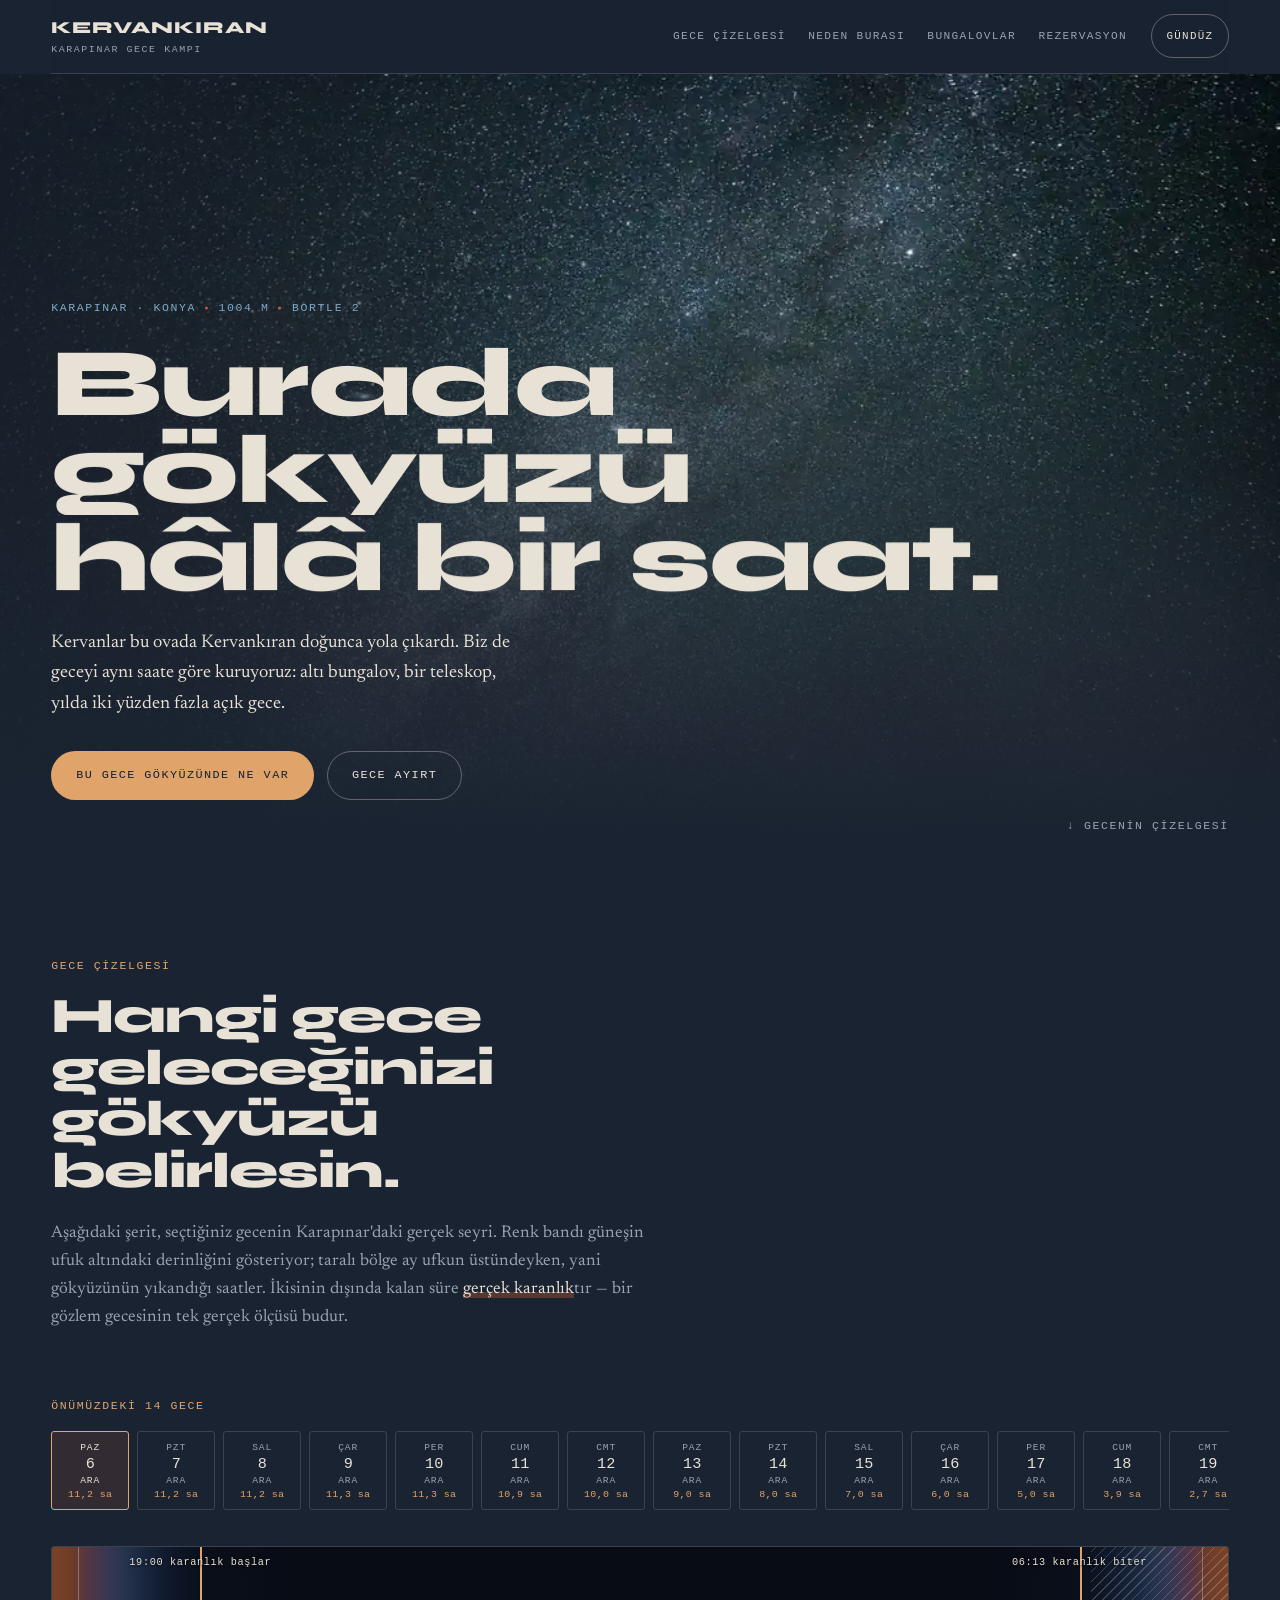
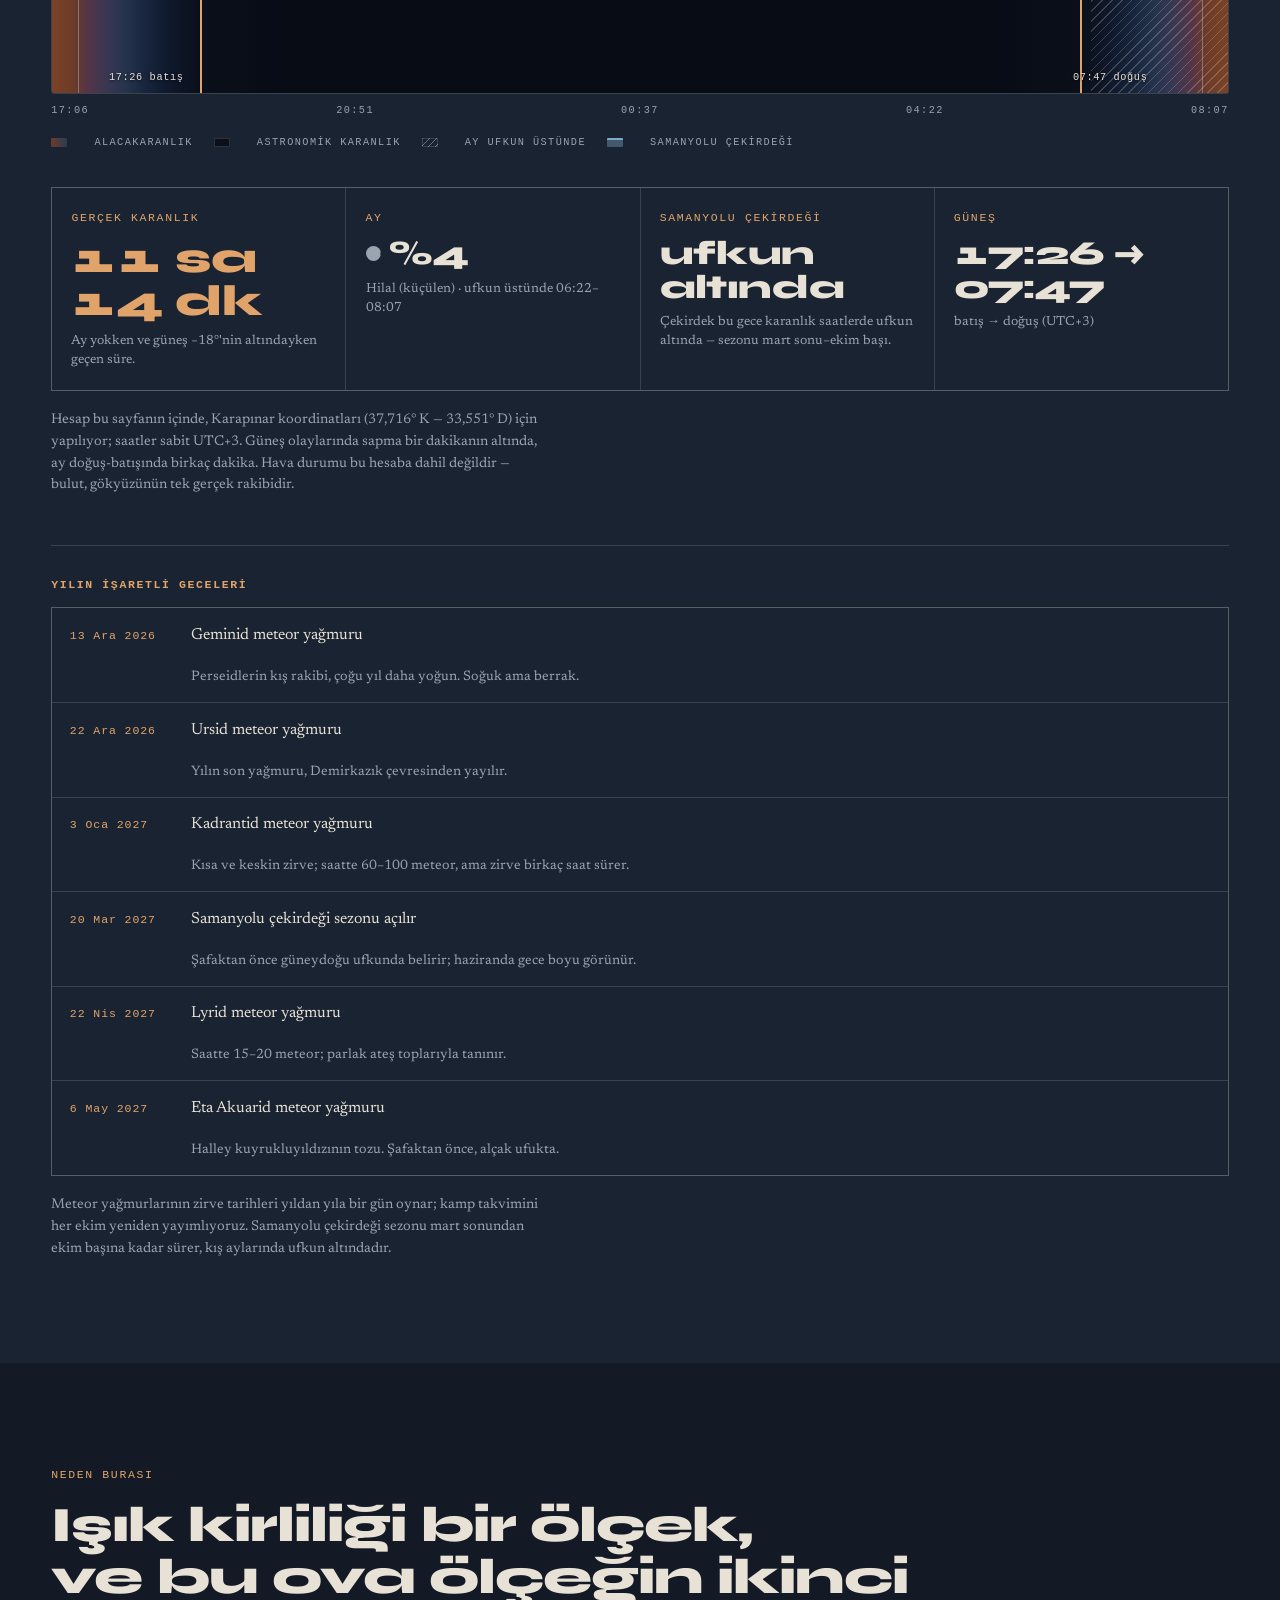
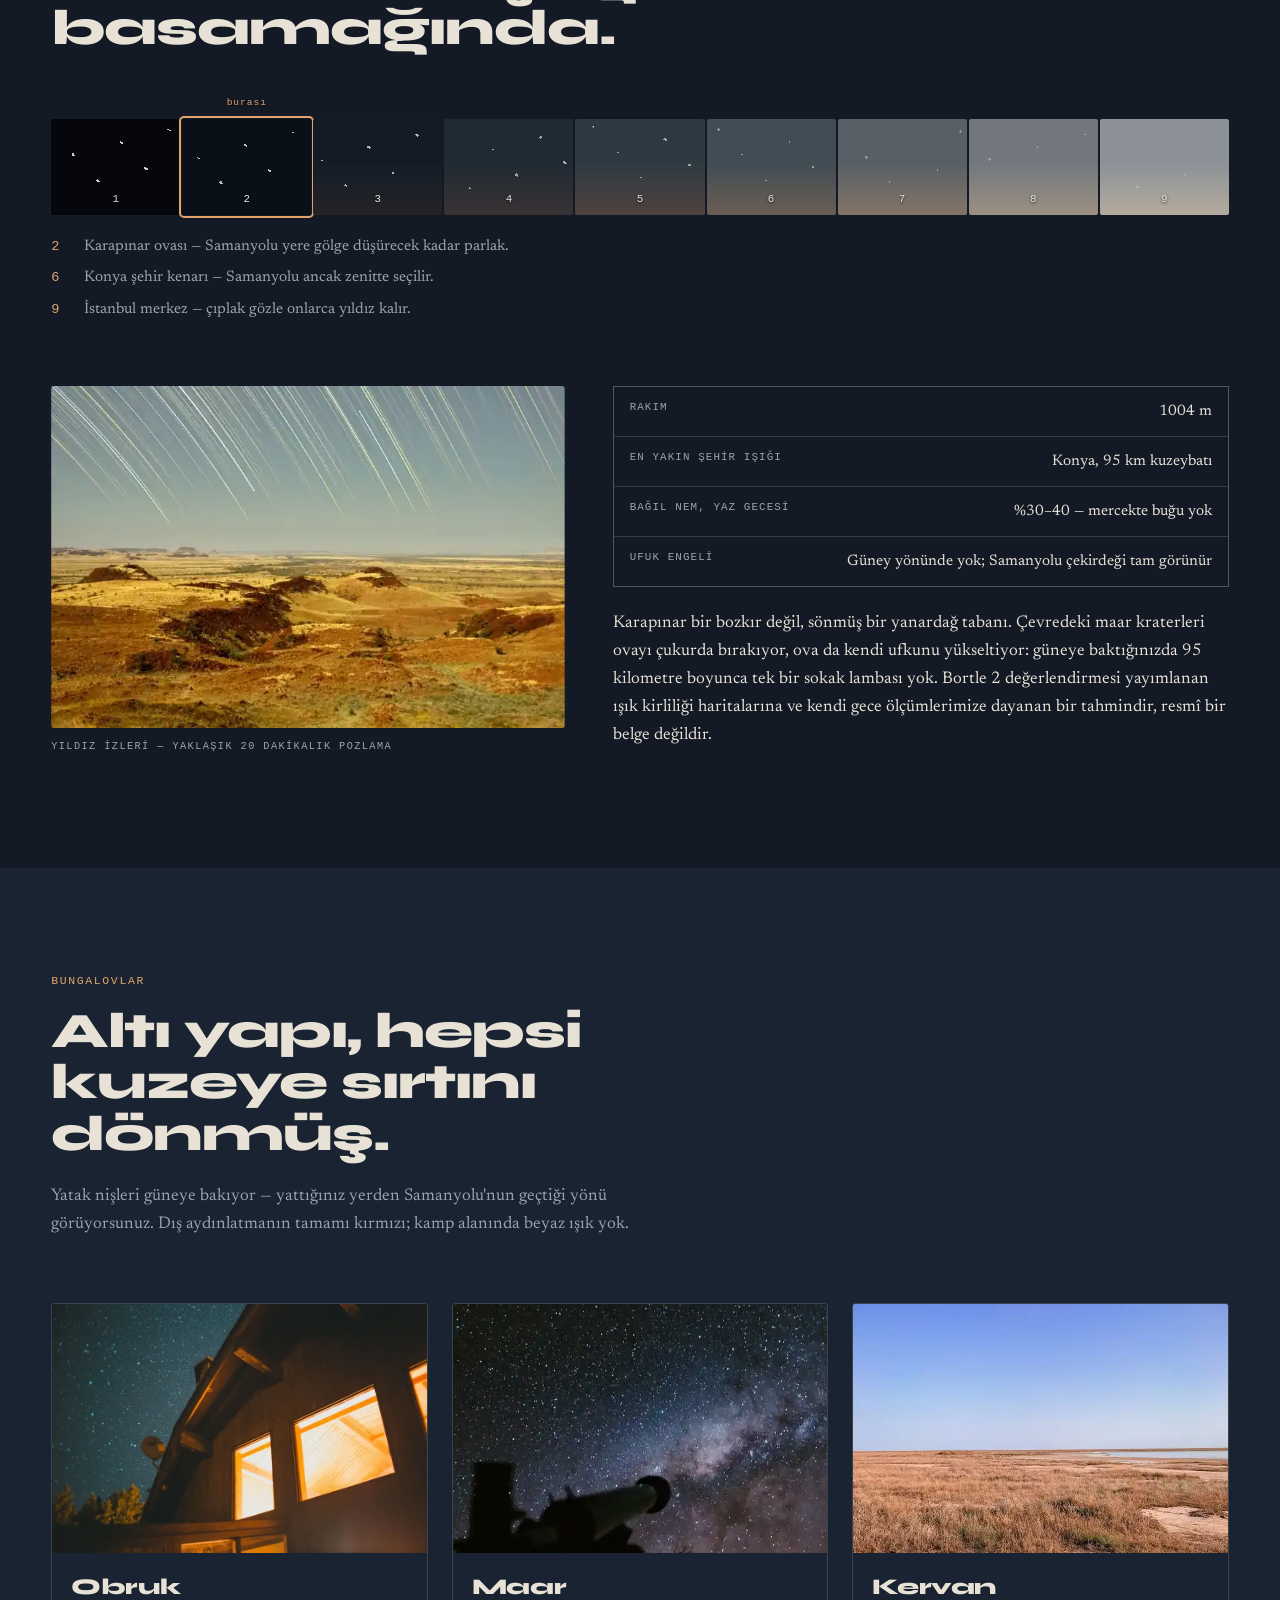
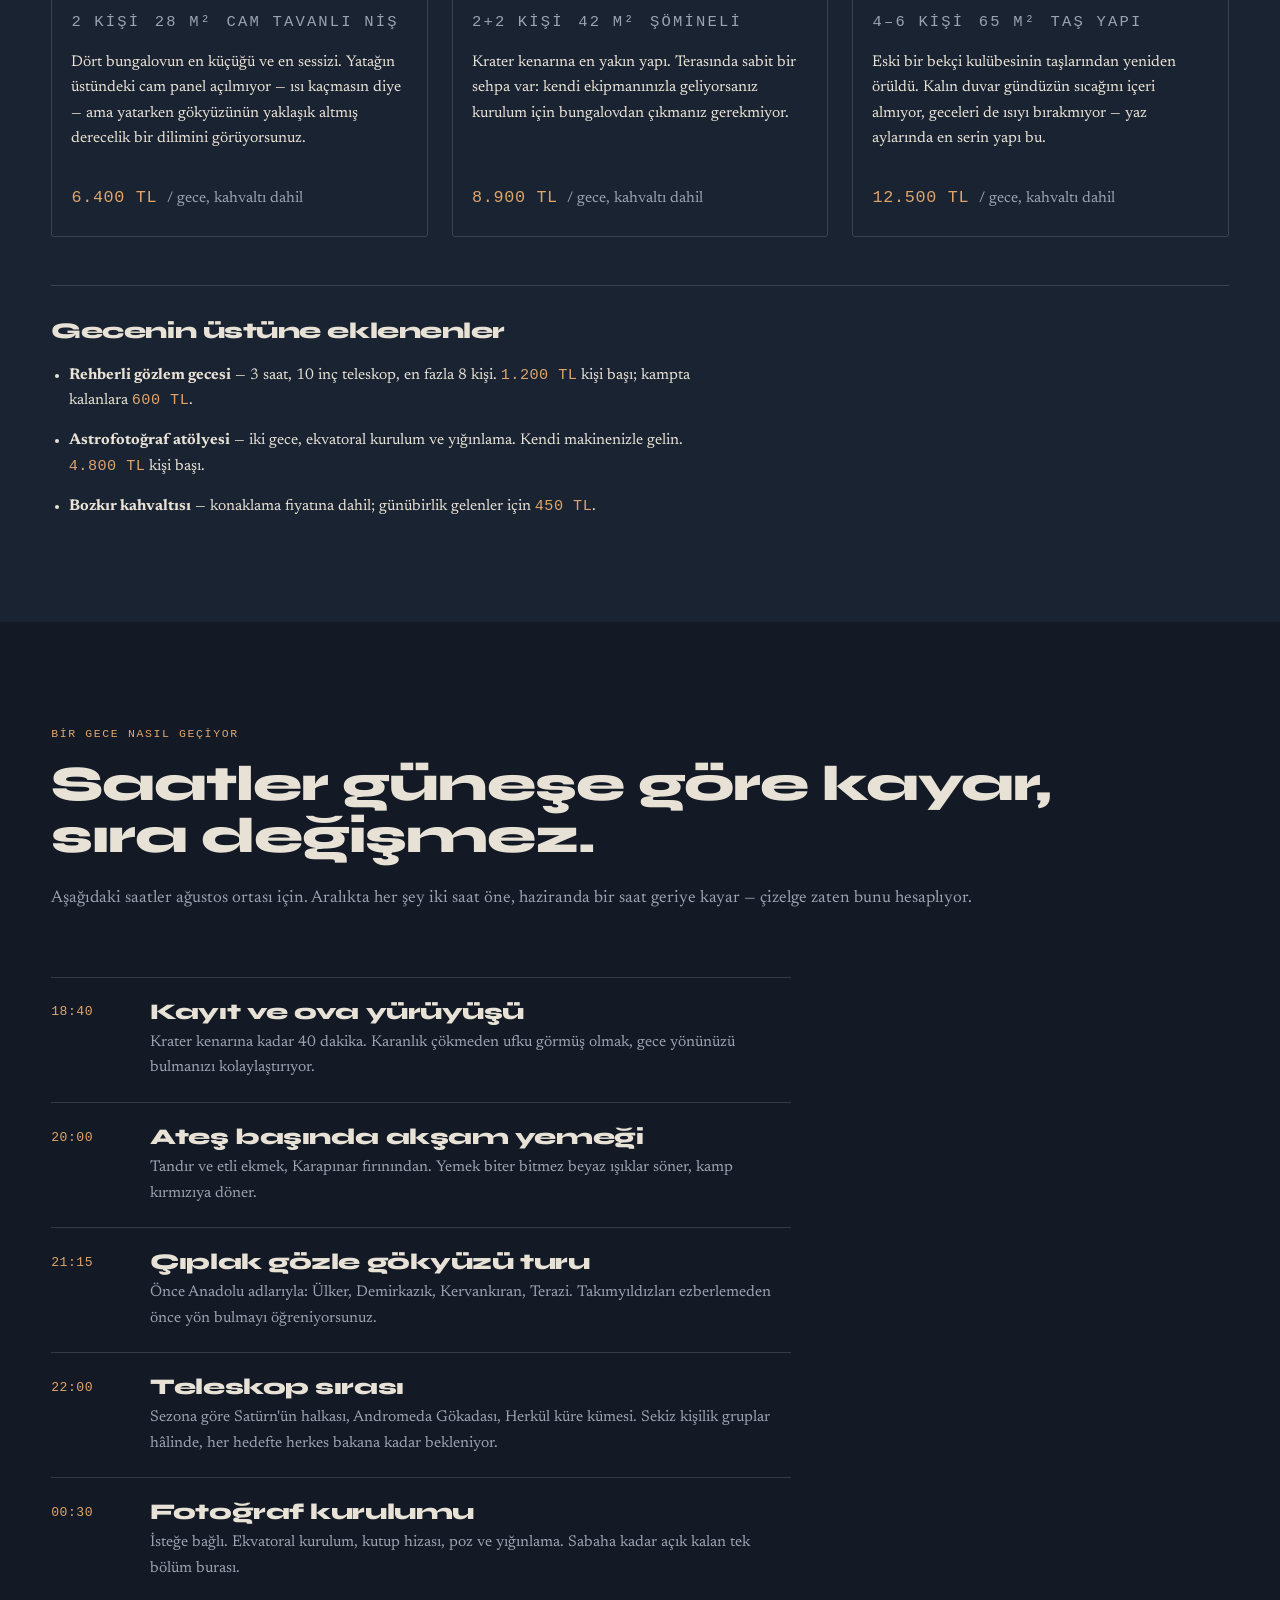
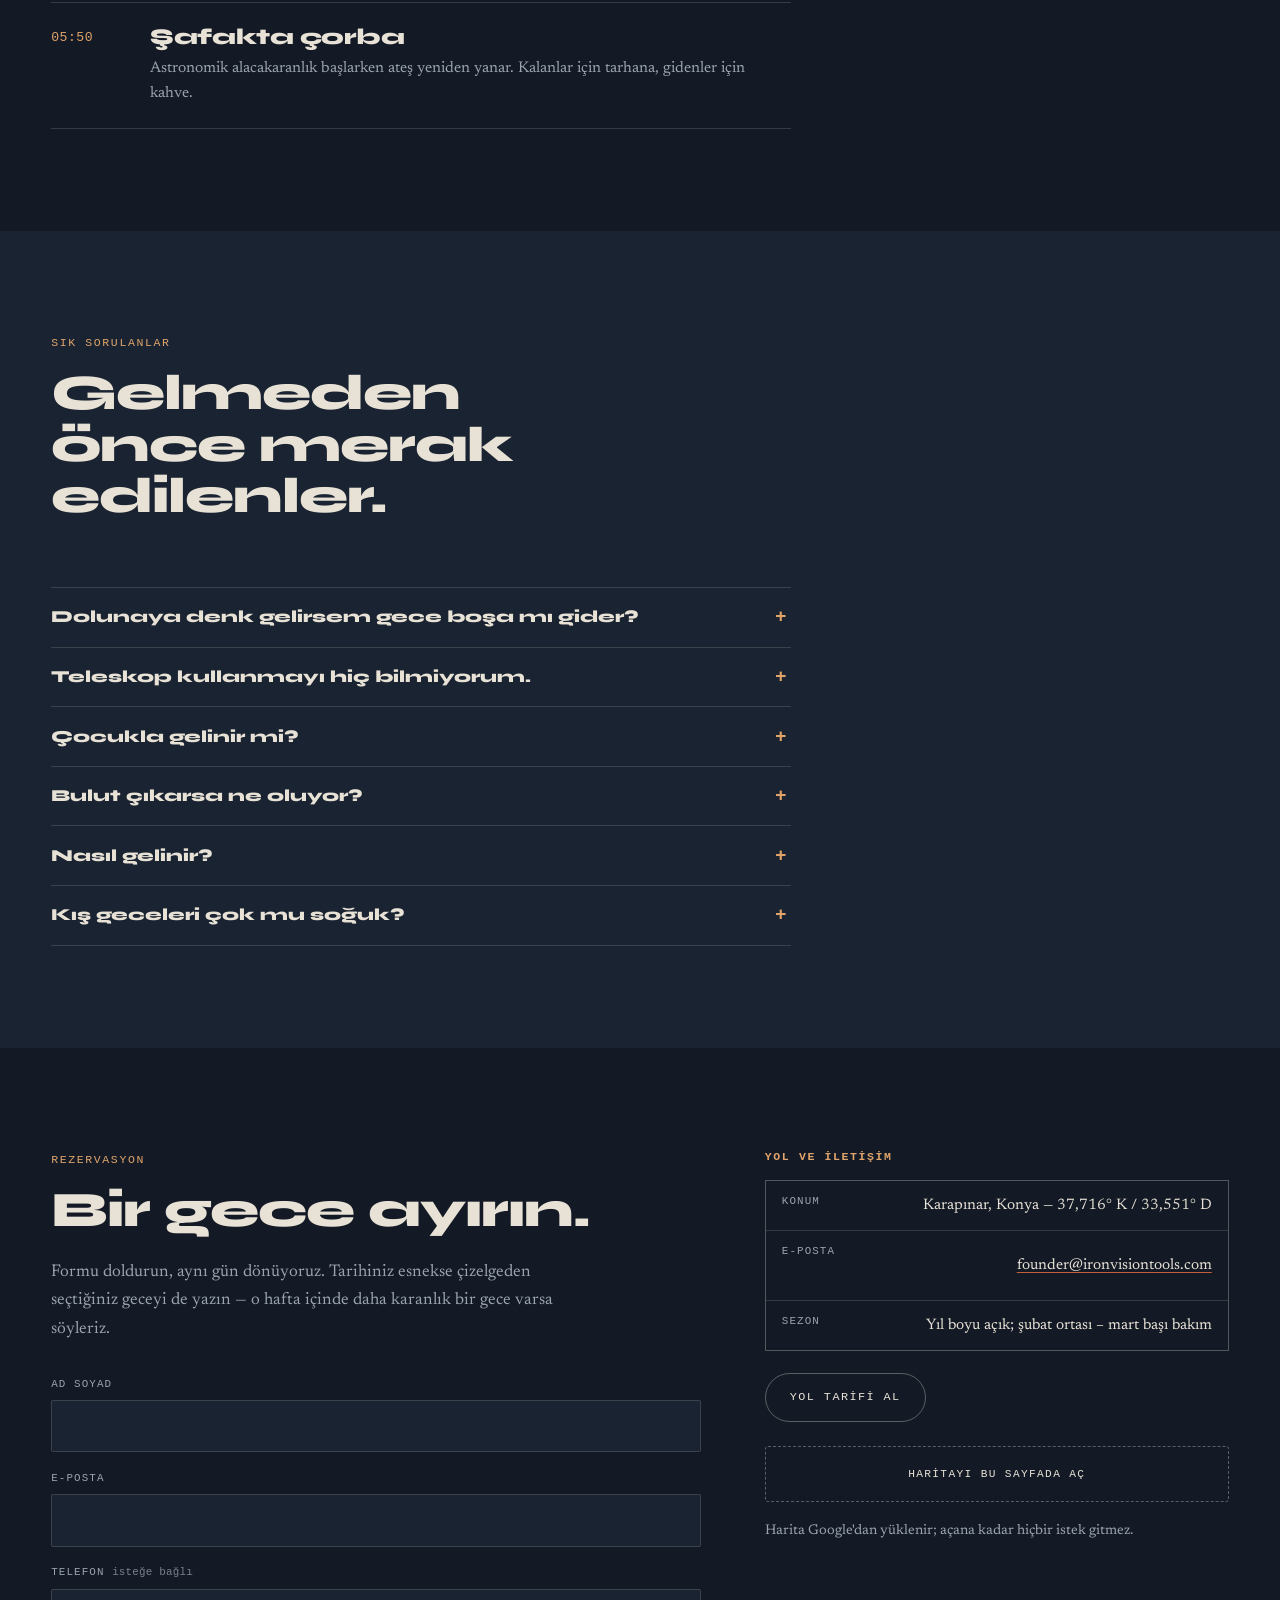
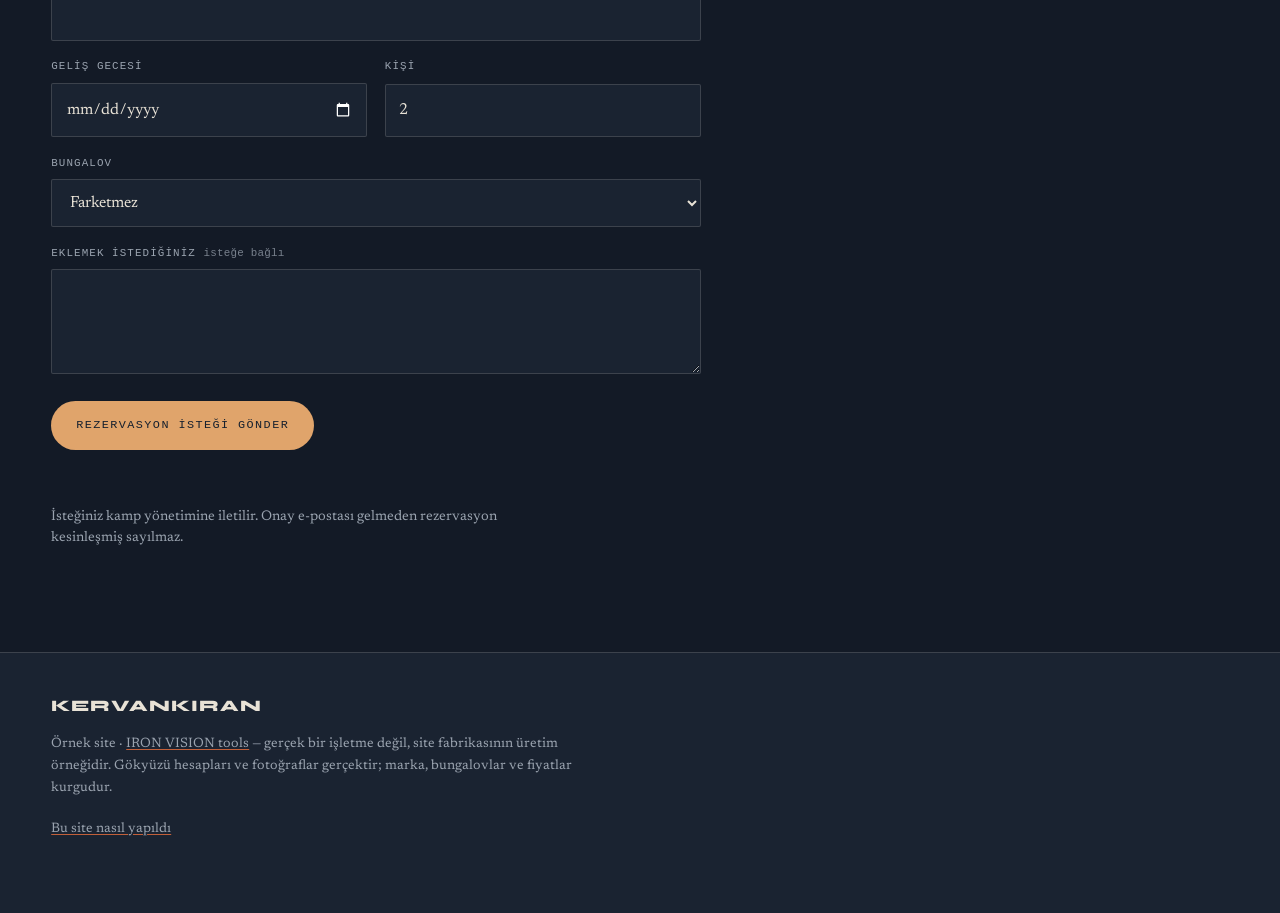
==== commit ac709643: "Hero basligi gorunmuyordu (CSS gizleme + GSAP bagimliligi) -> gsap.from; serit etiket cakismasi ve S" ====
--- a/index.html
+++ b/index.html
@@ -170,7 +170,7 @@
     <div class="ikili">
       <figure class="ikili-gorsel acilan">
         <img src="gorseller/yildiz-izi.webp" alt="Uzun pozlamada gökyüzünde daireler çizen yıldız izleri ve karanlık ufuk çizgisi" width="704" height="469" loading="lazy" decoding="async">
-        <figcaption class="veri">Kamptan 20 dakikalık pozlama</figcaption>
+        <figcaption class="veri">Yıldız izleri — yaklaşık 20 dakikalık pozlama</figcaption>
       </figure>
       <div class="ikili-metin">
         <dl class="olcum">
--- a/css/site.css
+++ b/css/site.css
@@ -81,7 +81,7 @@
 h1 { font-size: clamp(2.7rem, 8.5vw, 6rem); line-height: .94; }
 /* Hero başlığı, ilham turu çıkarımı 3: gökyüzü fotoğrafıyla iç içe geçen dev
    tipografi. Kelime kelime bölünür (bilesenler/bolunmus-baslik). */
-.hero-baslik { font-size: clamp(3rem, 11.5vw, 8.6rem); line-height: .88; }
+.hero-baslik { font-size: clamp(2.6rem, 7.6vw, 6.2rem); line-height: .9; }
 .kelime { display: inline-block; overflow: hidden; vertical-align: bottom; }
 .kelime > span { display: inline-block; will-change: transform; }
 h2 { font-size: clamp(1.75rem, 4.4vw, 3.1rem); line-height: 1.04; }
@@ -263,19 +263,20 @@
 }
 .serit-sy {
   position: absolute; top: 0; bottom: 0;
-  border-top: 2px solid var(--soguk);
-  background: linear-gradient(to bottom, color-mix(in srgb, var(--soguk) 26%, transparent), transparent 62%);
+  border-top: 3px solid var(--soguk);
+  background: linear-gradient(to bottom, color-mix(in srgb, var(--soguk) 40%, transparent), transparent 70%);
 }
 .serit-isaret { position: absolute; top: 0; bottom: 0; width: 1px; background: var(--cizgi-kuv); }
 .serit-isaret[data-vurgu="1"] { background: var(--kav-acik); width: 2px; }
 .serit-yazi {
-  position: absolute; bottom: .5rem; transform: translateX(-50%);
+  position: absolute; bottom: .45rem; transform: translateX(-50%);
   font-family: var(--veri); font-size: .64rem; letter-spacing: .06em;
   color: var(--tuz); white-space: nowrap;
   text-shadow: 0 1px 3px rgba(0, 0, 0, .8);
   font-variant-numeric: tabular-nums;
 }
 [data-tema="gunduz"] .serit-yazi { text-shadow: 0 1px 3px rgba(255, 255, 255, .9); }
+.serit-yazi--ust { top: .45rem; bottom: auto; }
 .serit-eksen {
   display: flex; justify-content: space-between;
   margin-top: .5rem; font-size: .64rem;
@@ -463,7 +464,6 @@
  * .gsap-on gövdeye YALNIZCA GSAP gerçekten yüklendiğinde eklenir; script
  * yüklenmezse hiçbir şey gizli kalmaz (anayasa: no-gsap = her şey görünür). */
 .gsap-on .giris-satir { opacity: 0; }
-.gsap-on .kelime > span { transform: translateY(105%); }
 .gsap-on .acilan img {
   clip-path: inset(0 0 100% 0);
   transition: clip-path 1.05s cubic-bezier(.22, .8, .28, 1);
@@ -472,6 +472,5 @@
 
 @media (prefers-reduced-motion: reduce) {
   .gsap-on .giris-satir, .gsap-on .acilan img { opacity: 1 !important; clip-path: none !important; }
-  .gsap-on .kelime > span { transform: none !important; }
   * { animation-duration: .001ms !important; transition-duration: .001ms !important; }
 }
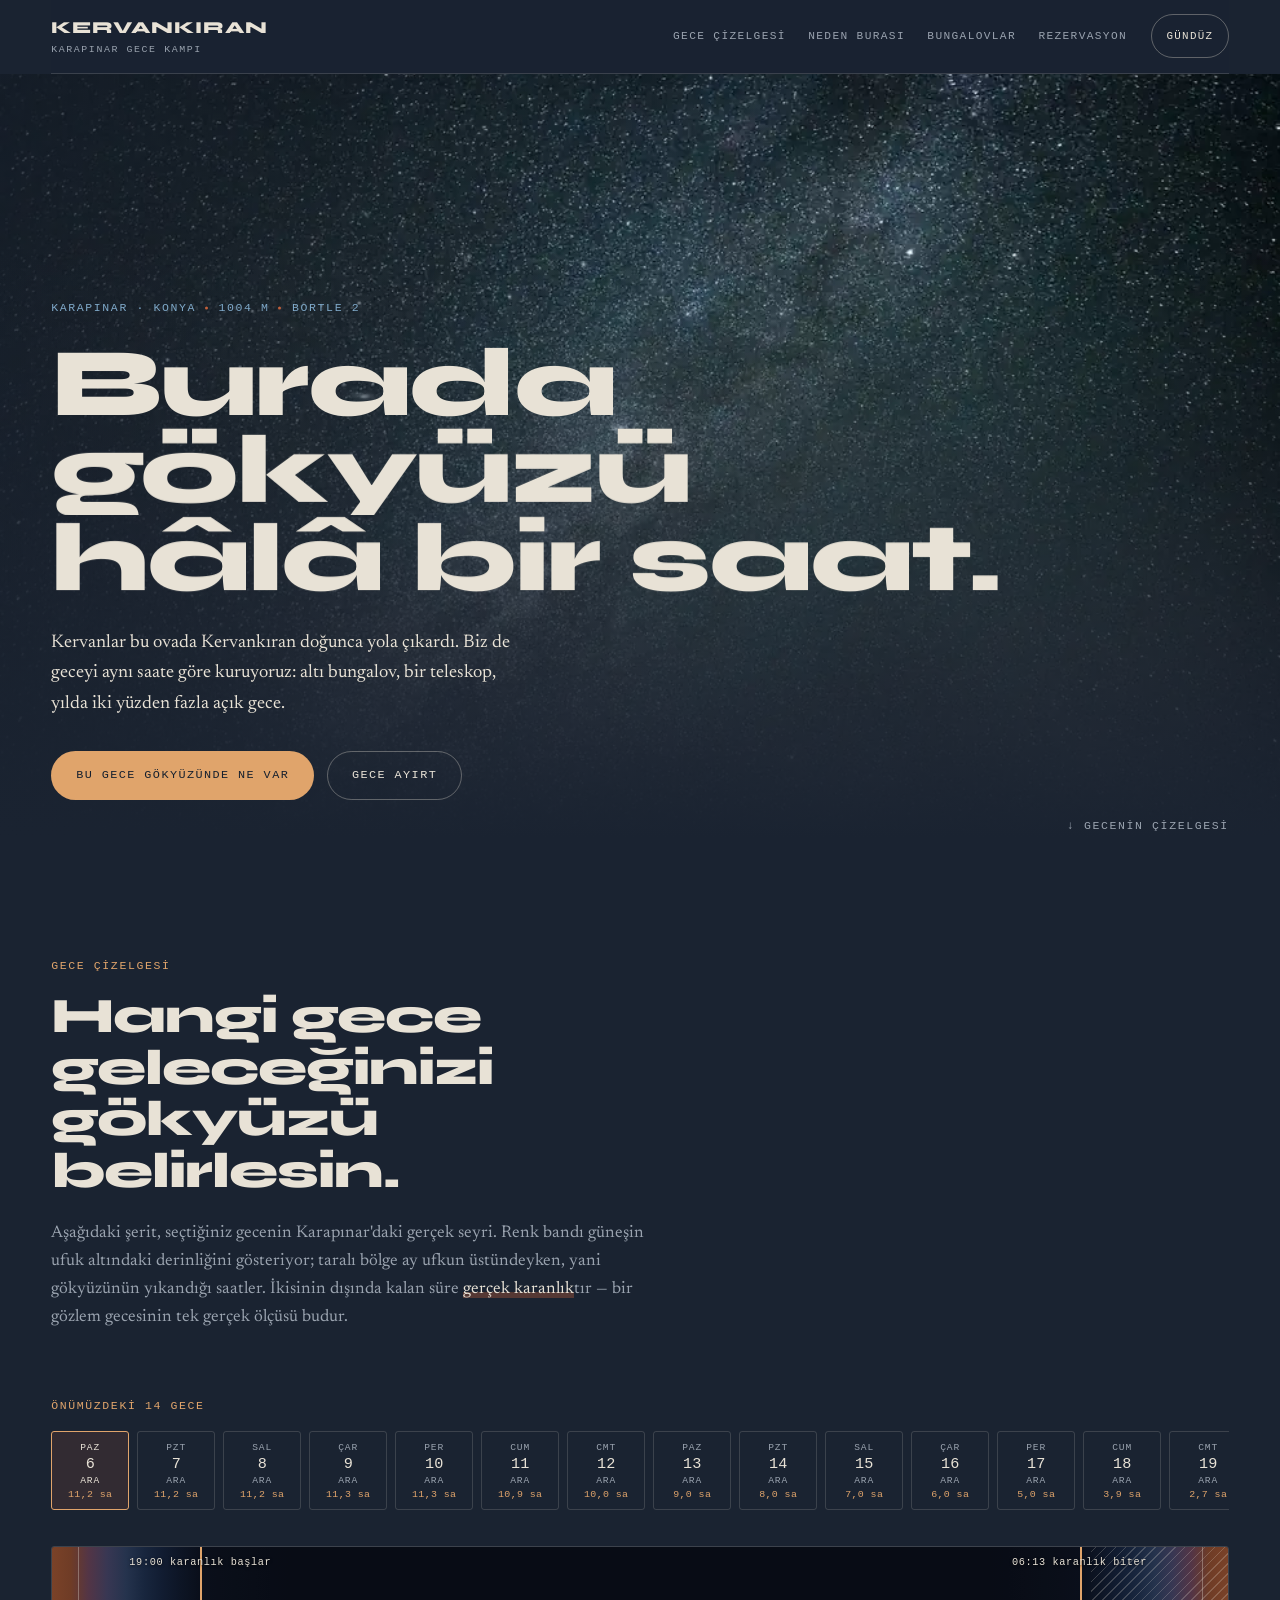
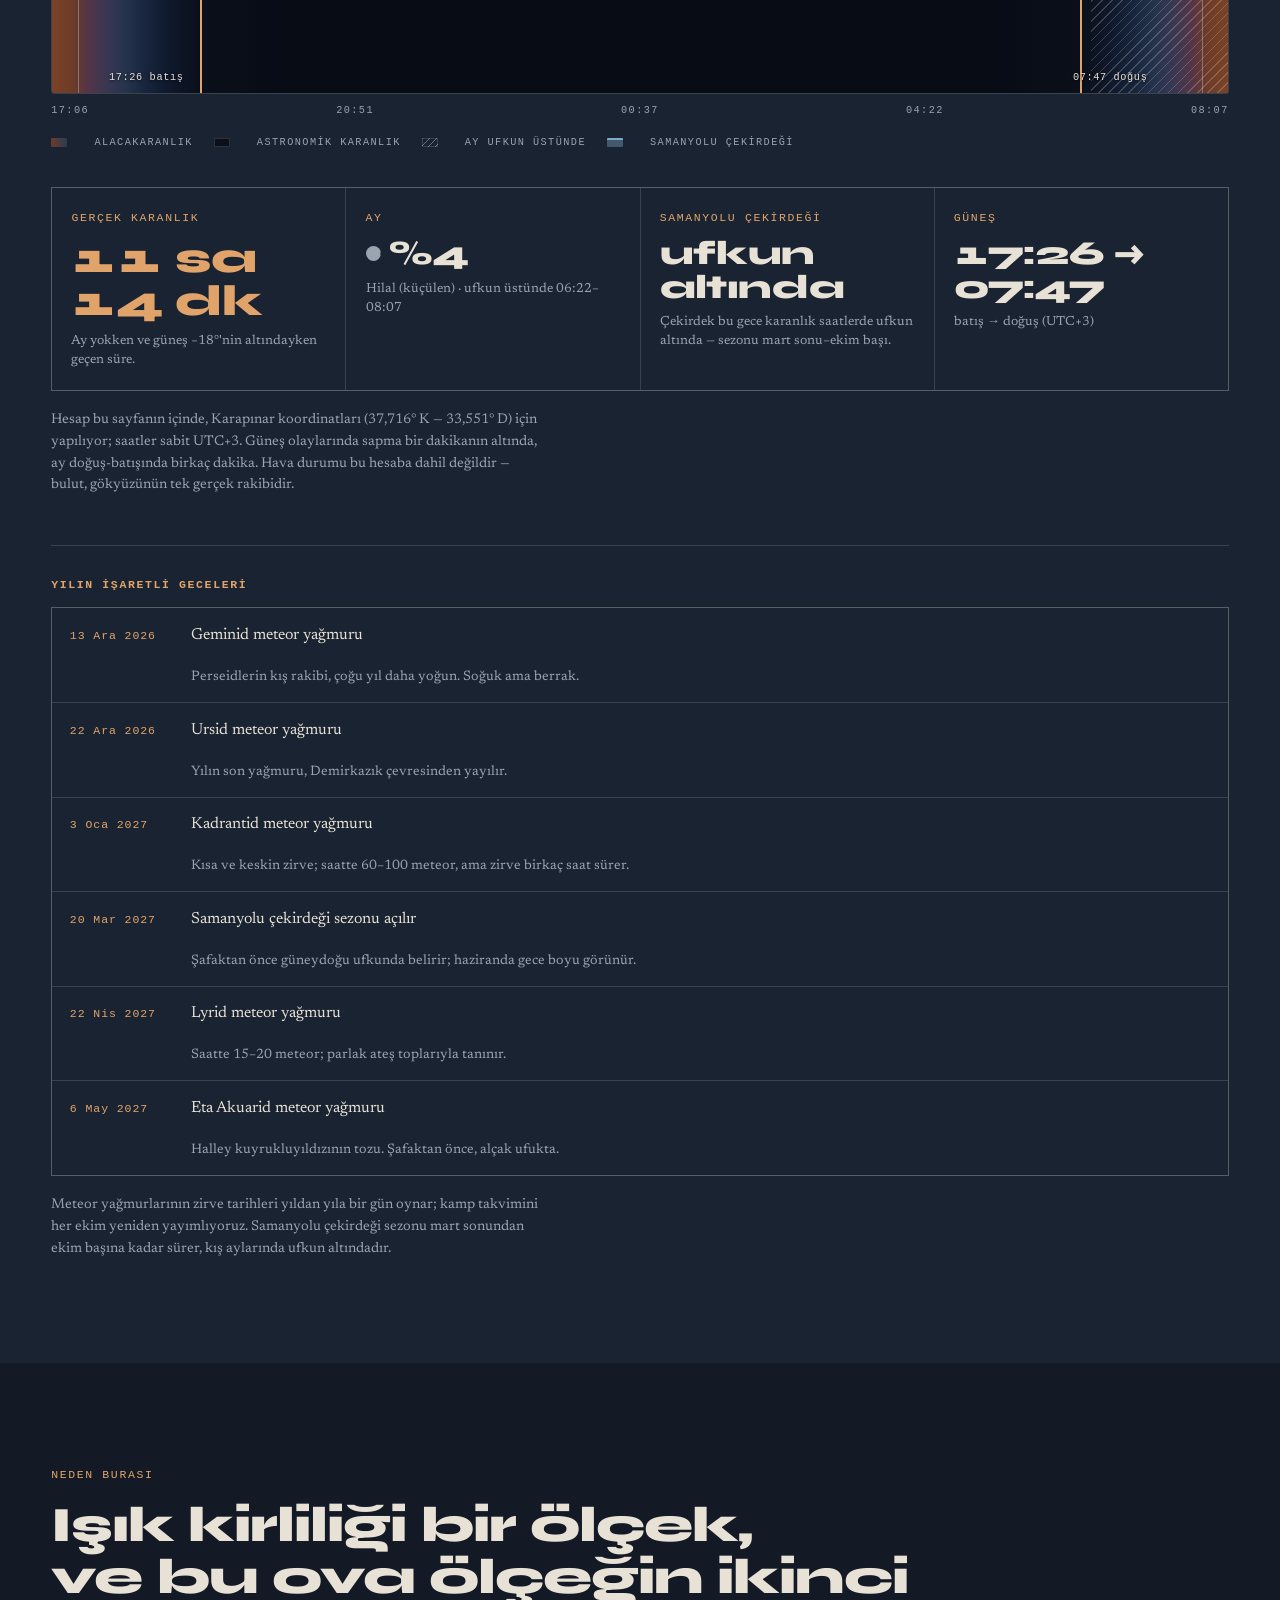
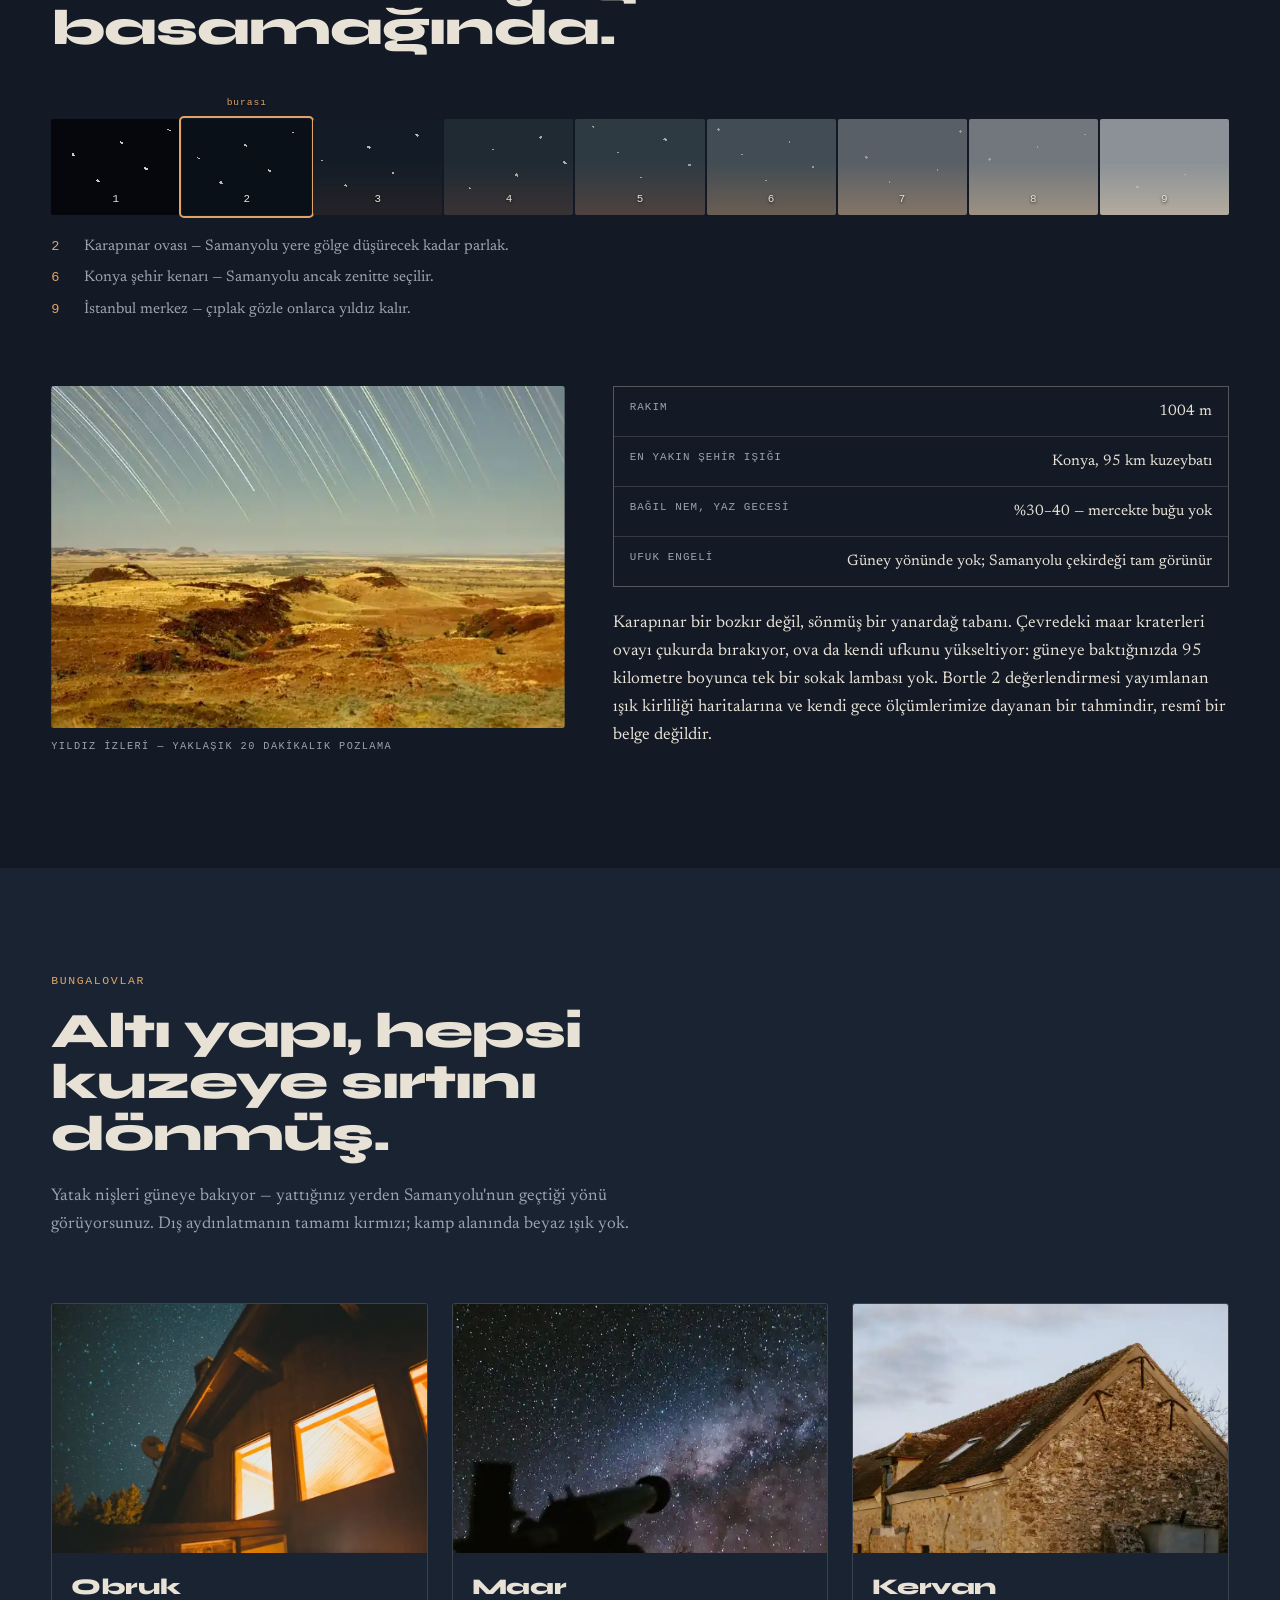
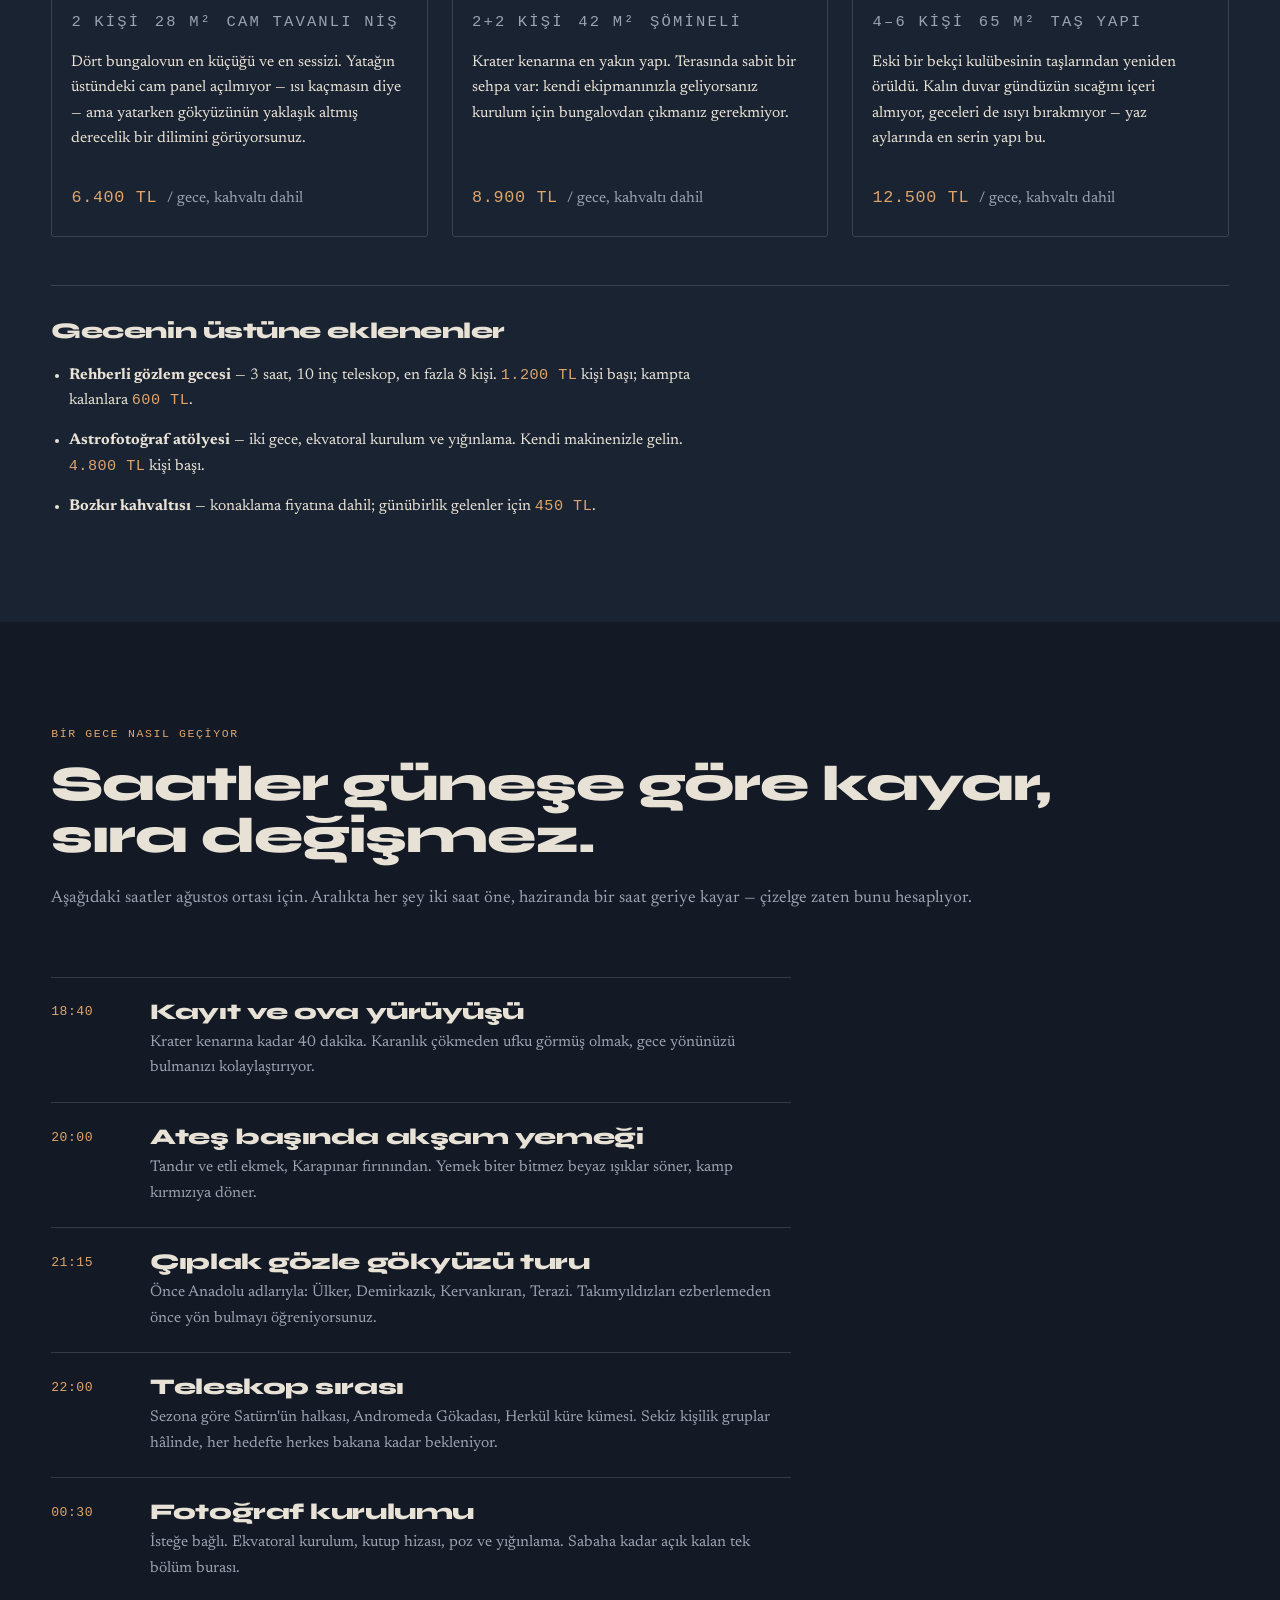
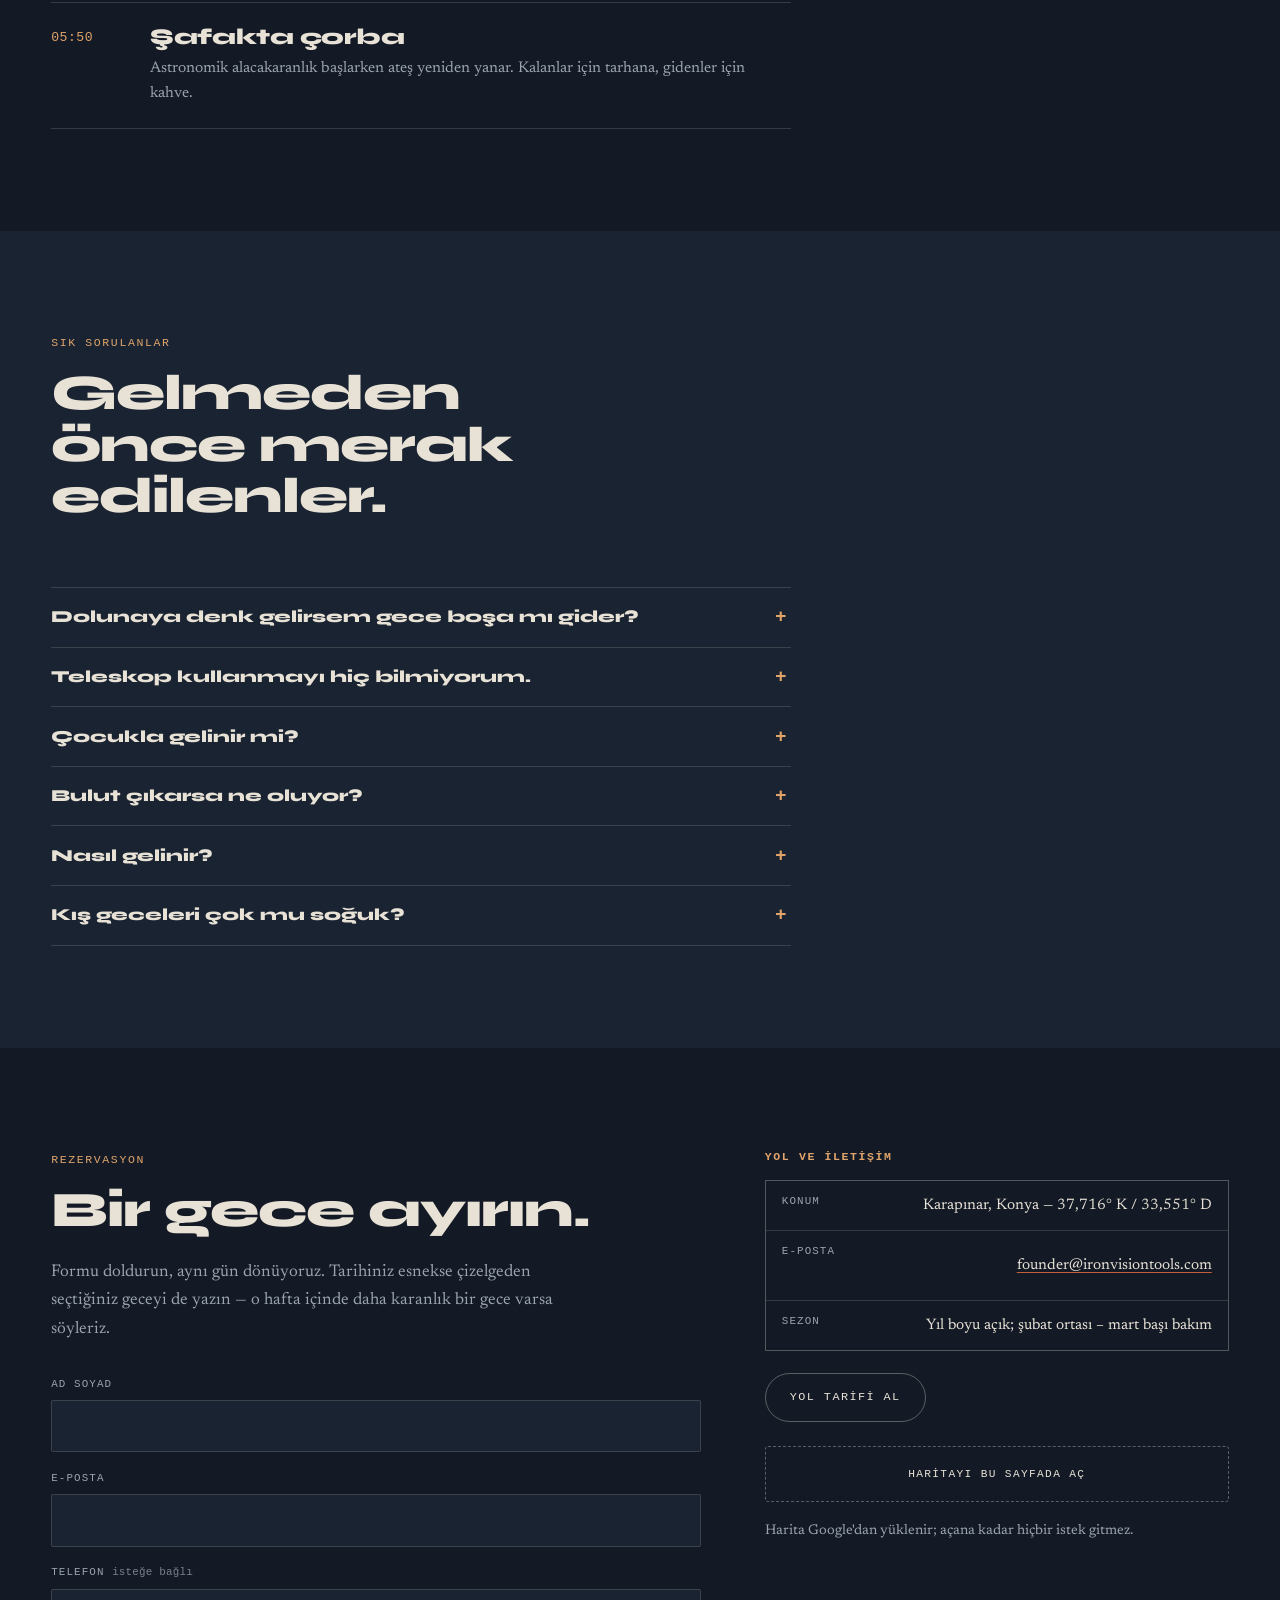
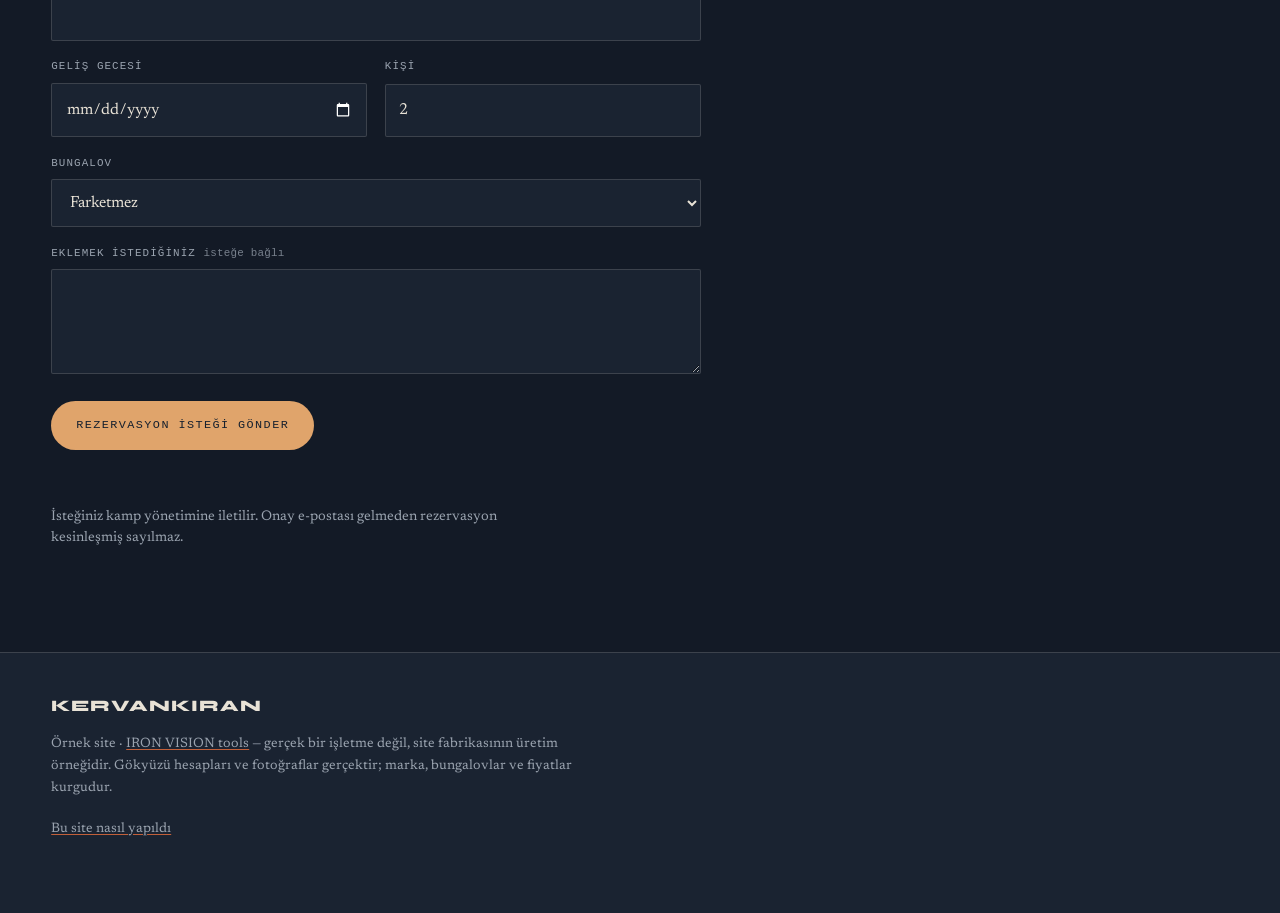
==== commit 4d3a87bb: "Kervan kartina gercek tas yapi fotografi (Pexels 11022607); yanlis alt metni duzeltildi Kartta 'tas " ====
--- a/index.html
+++ b/index.html
@@ -217,7 +217,7 @@
         </div>
       </article>
       <article class="kart">
-        <img src="gorseller/bozkir-gunduz.webp" alt="Gündüz vakti kurak volkanik ova ve alçak taş yapıların soluk sıcak tonlardaki görüntüsü" width="880" height="495" loading="lazy" decoding="async">
+        <img src="gorseller/tas-yapi.webp" alt="Kaba yontma taştan örülmüş kalın duvarlı yapının alçak akşam ışığındaki cephesi ve kiremit çatısı" width="880" height="587" loading="lazy" decoding="async">
         <div class="kart-govde">
           <h3>Kervan</h3>
           <p class="veri kart-veri"><span>4–6 kişi</span><span>65 m²</span><span>taş yapı</span></p>
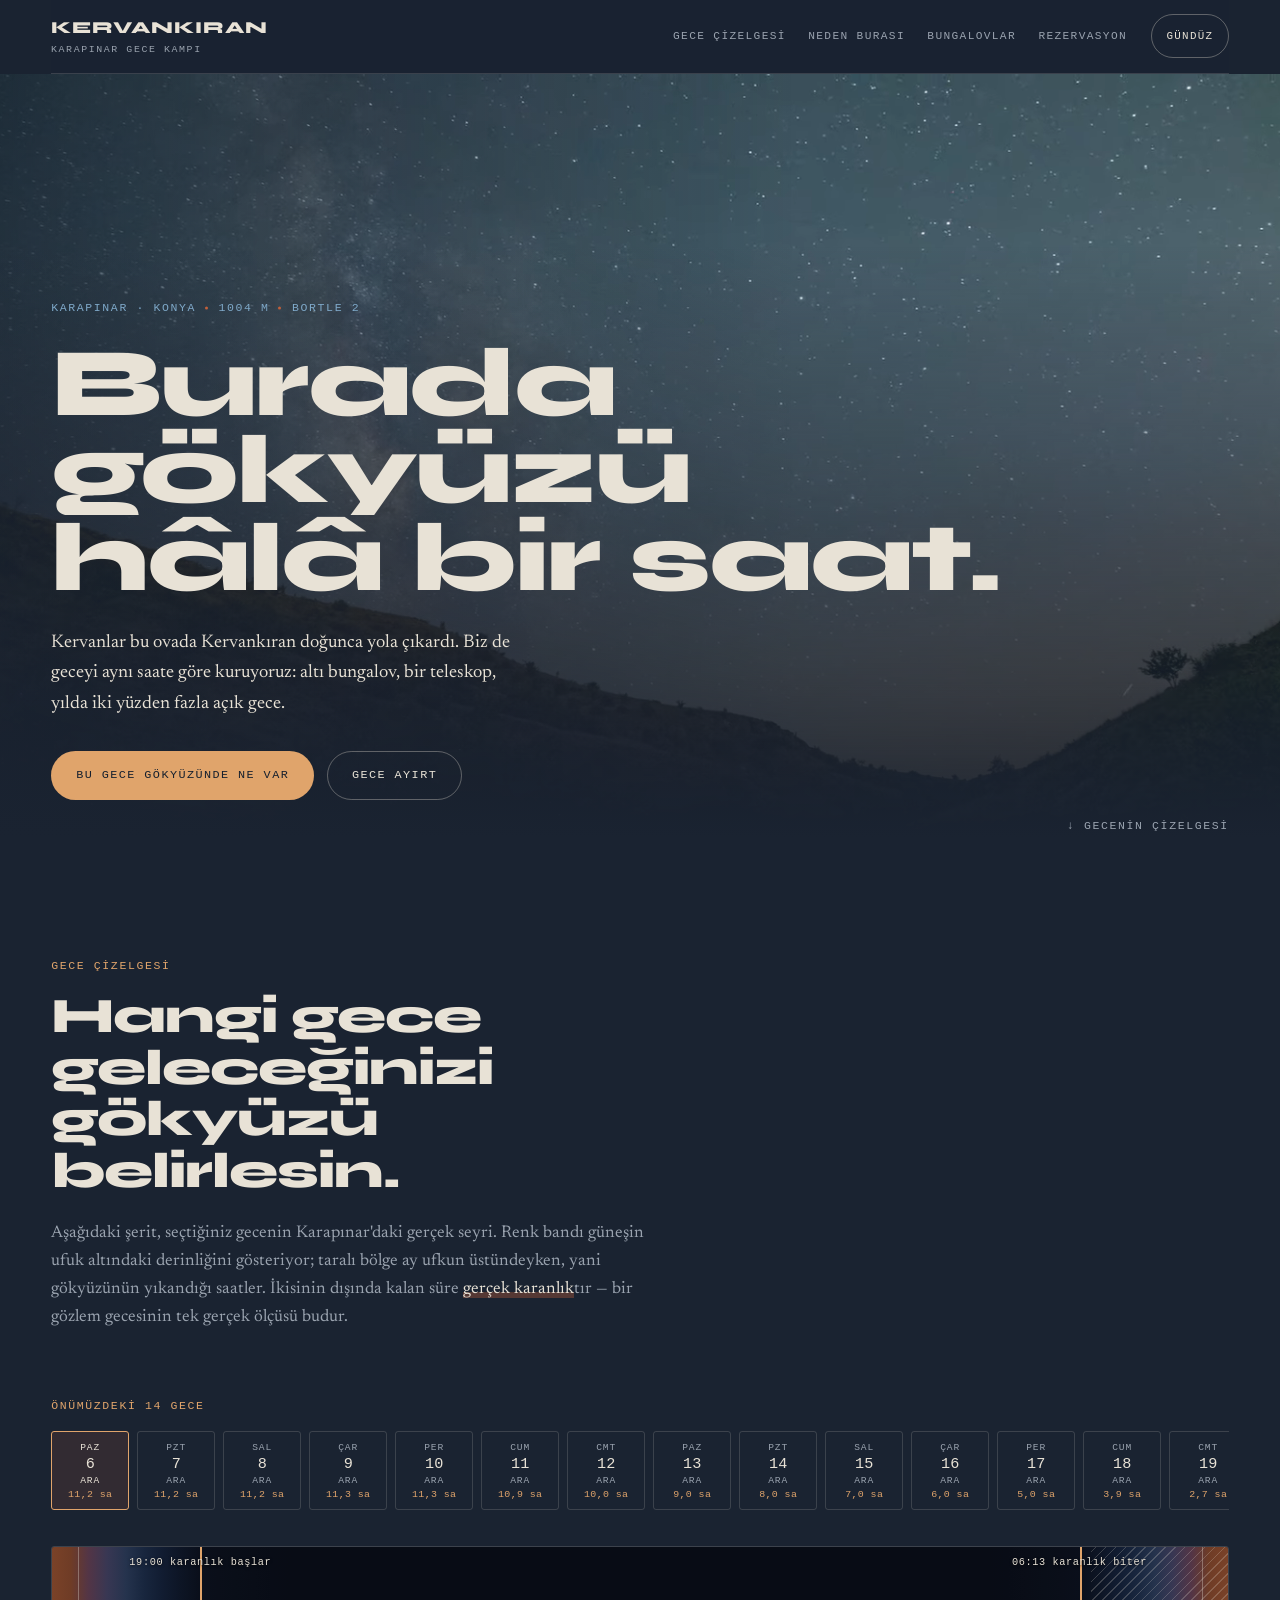
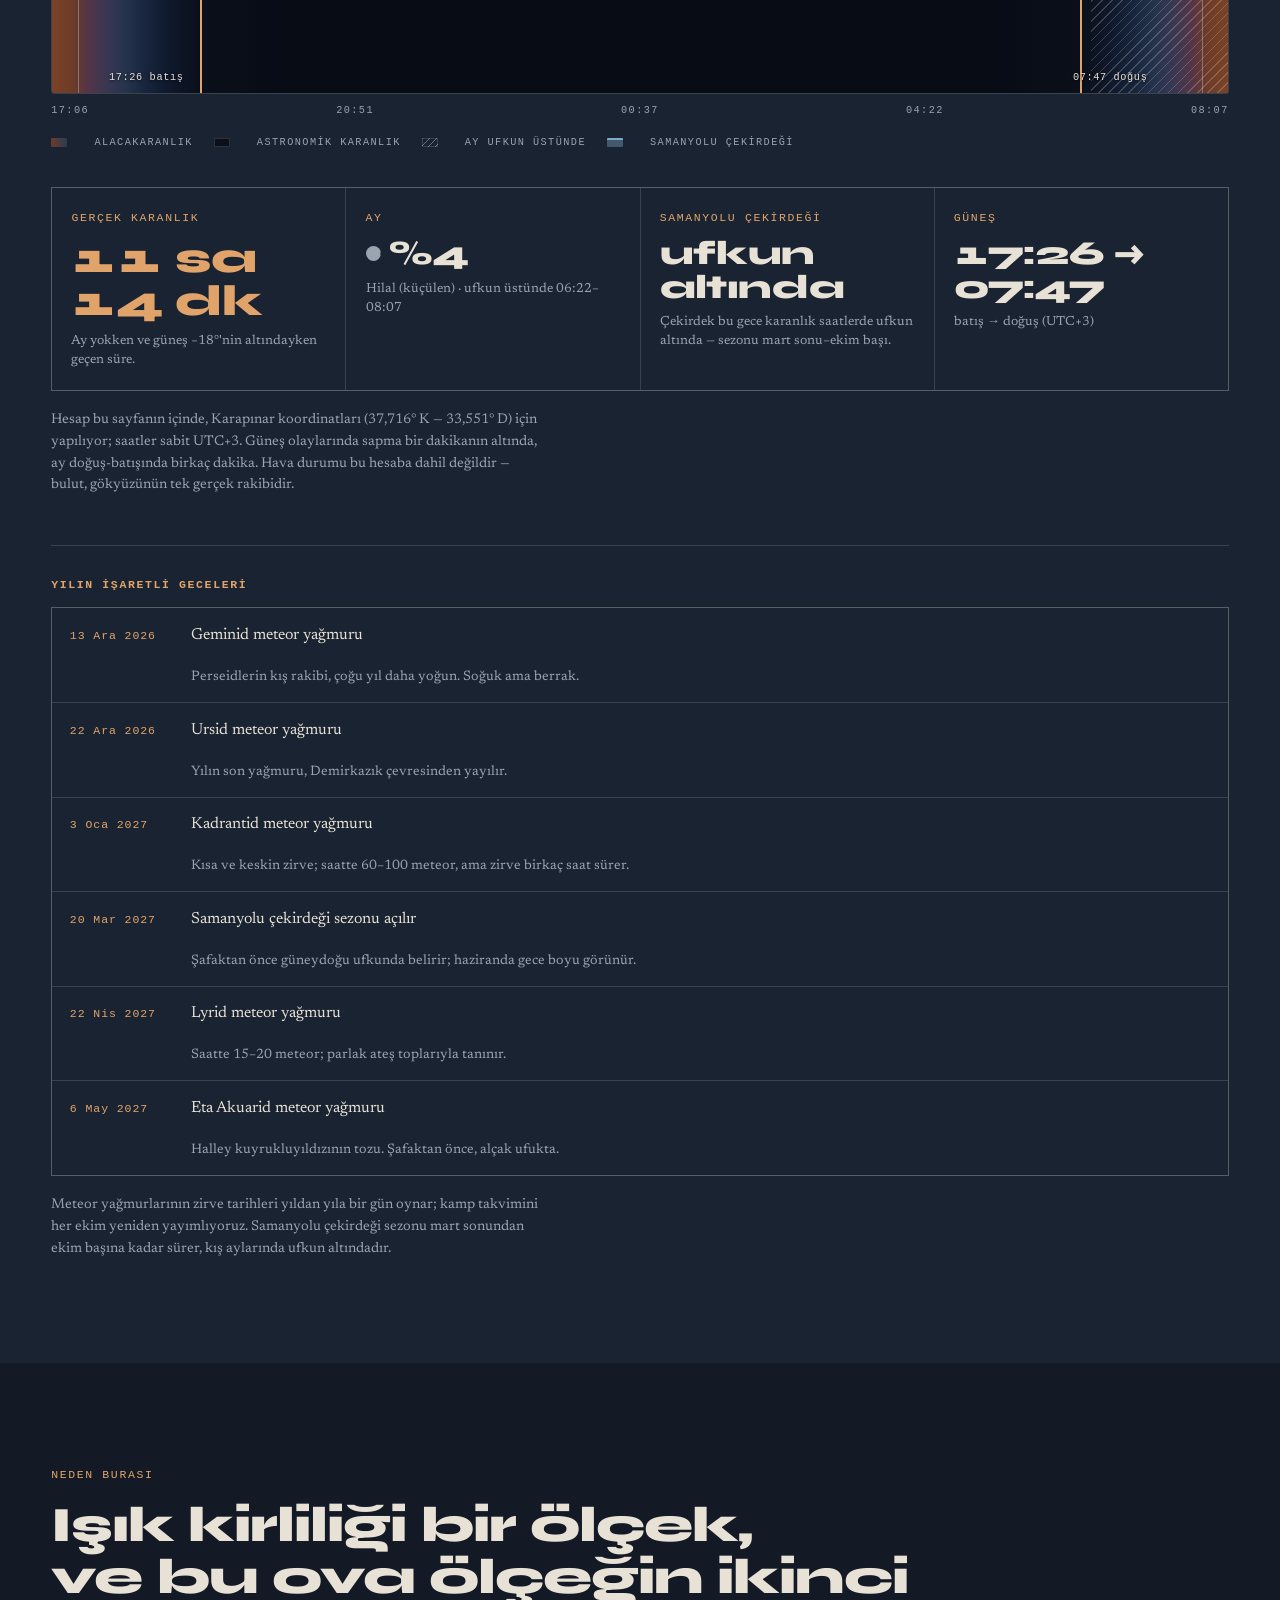
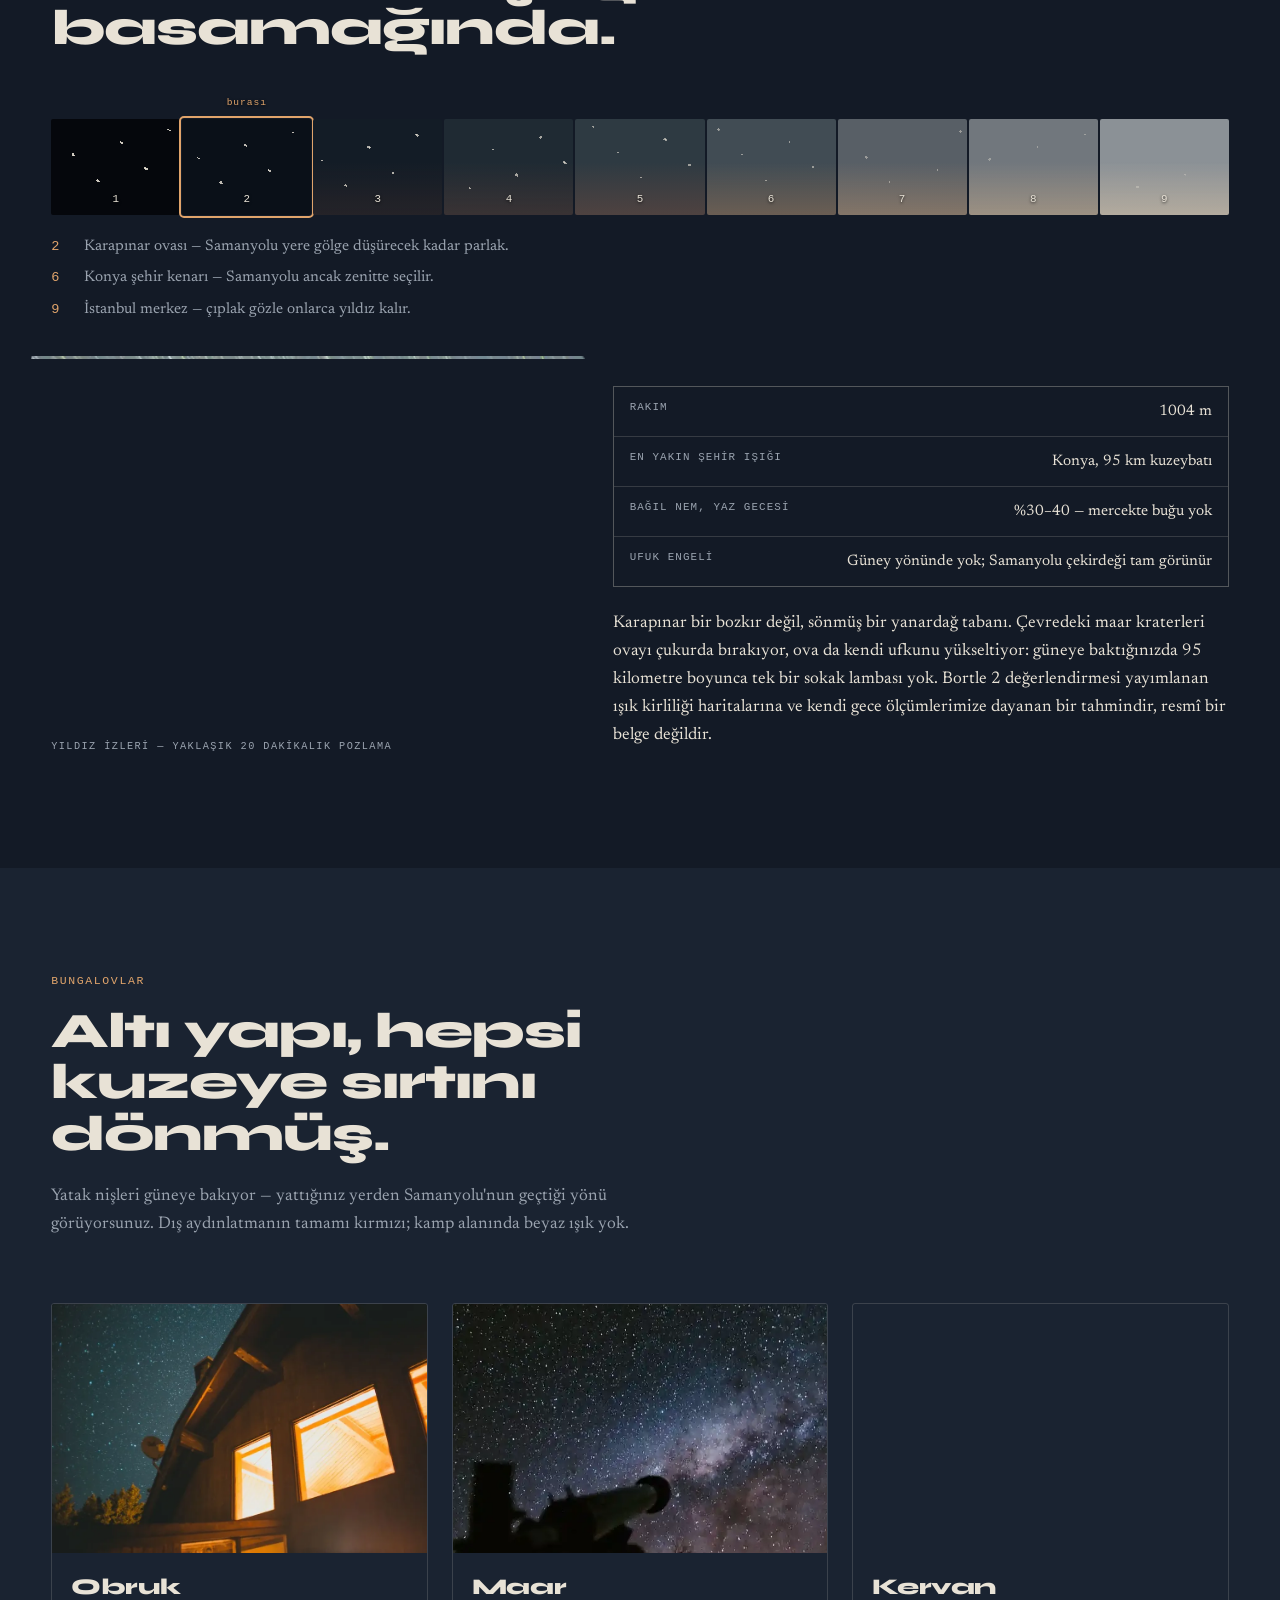
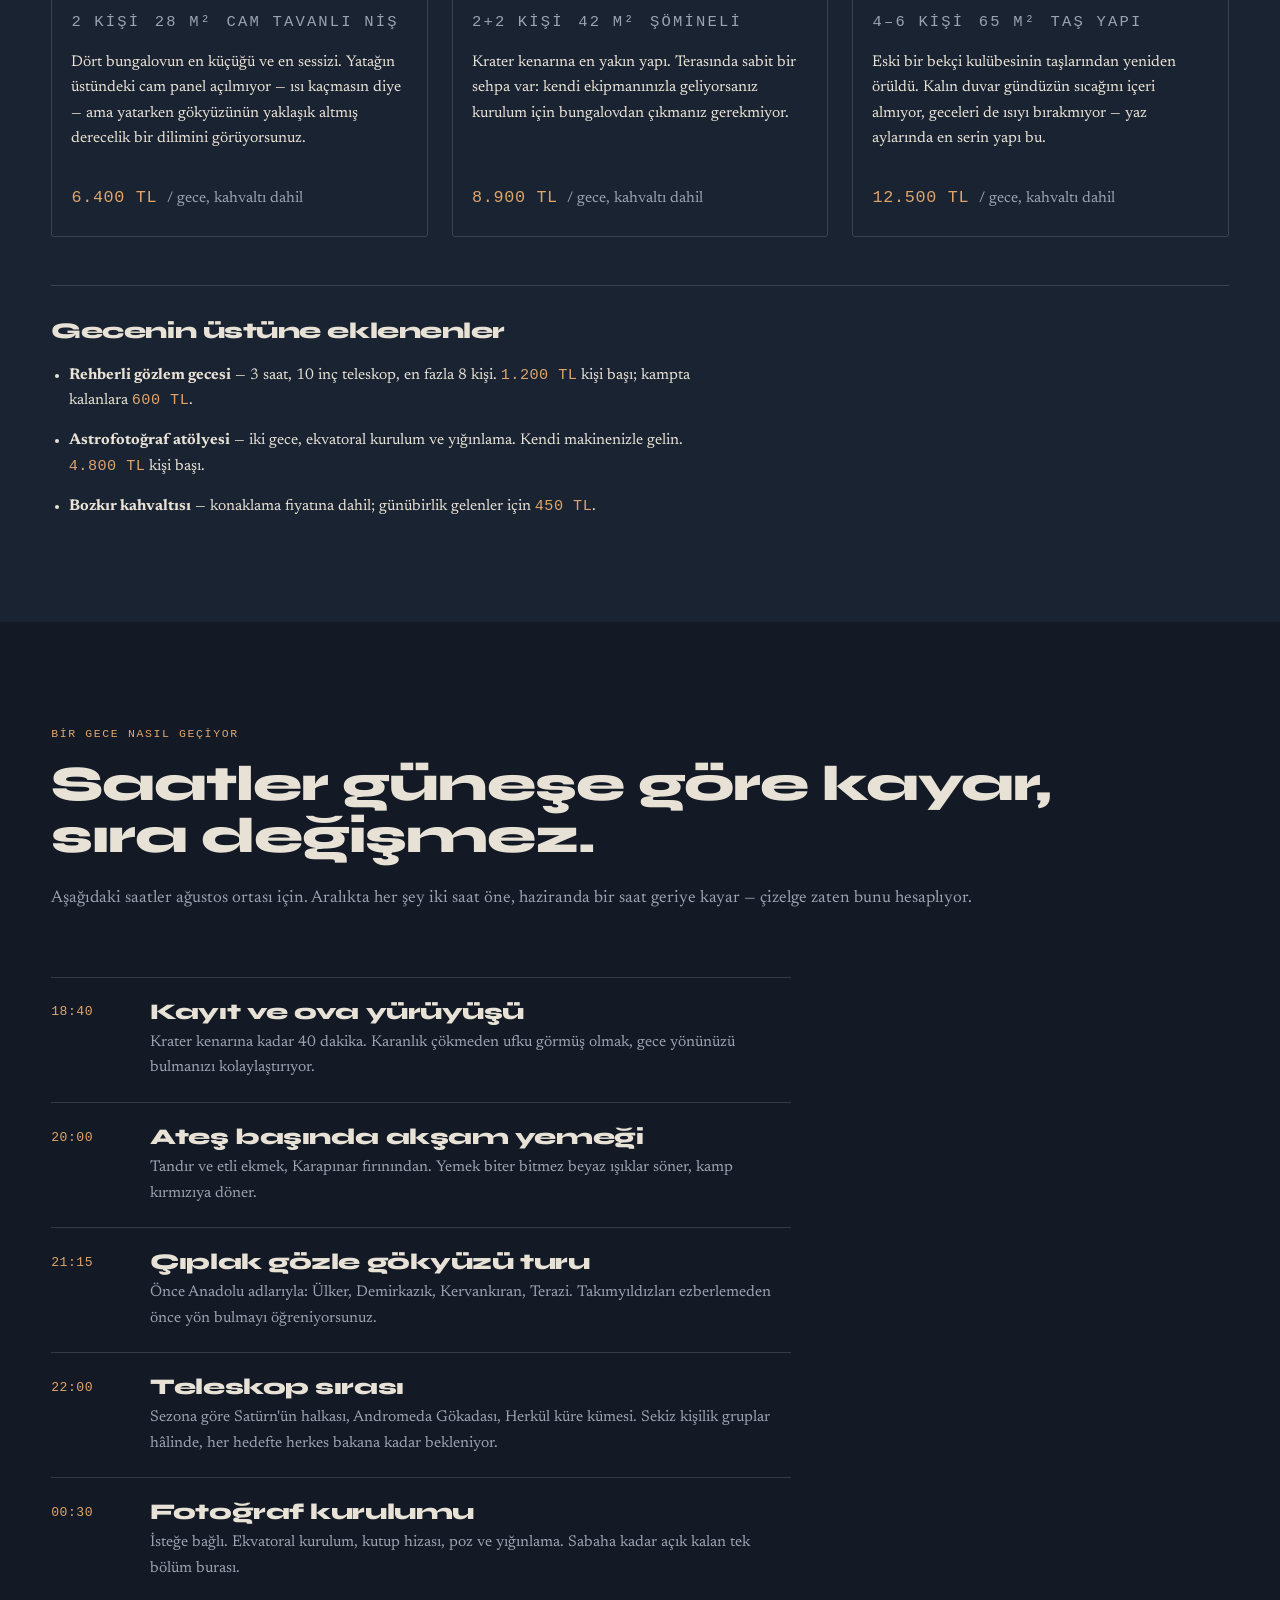
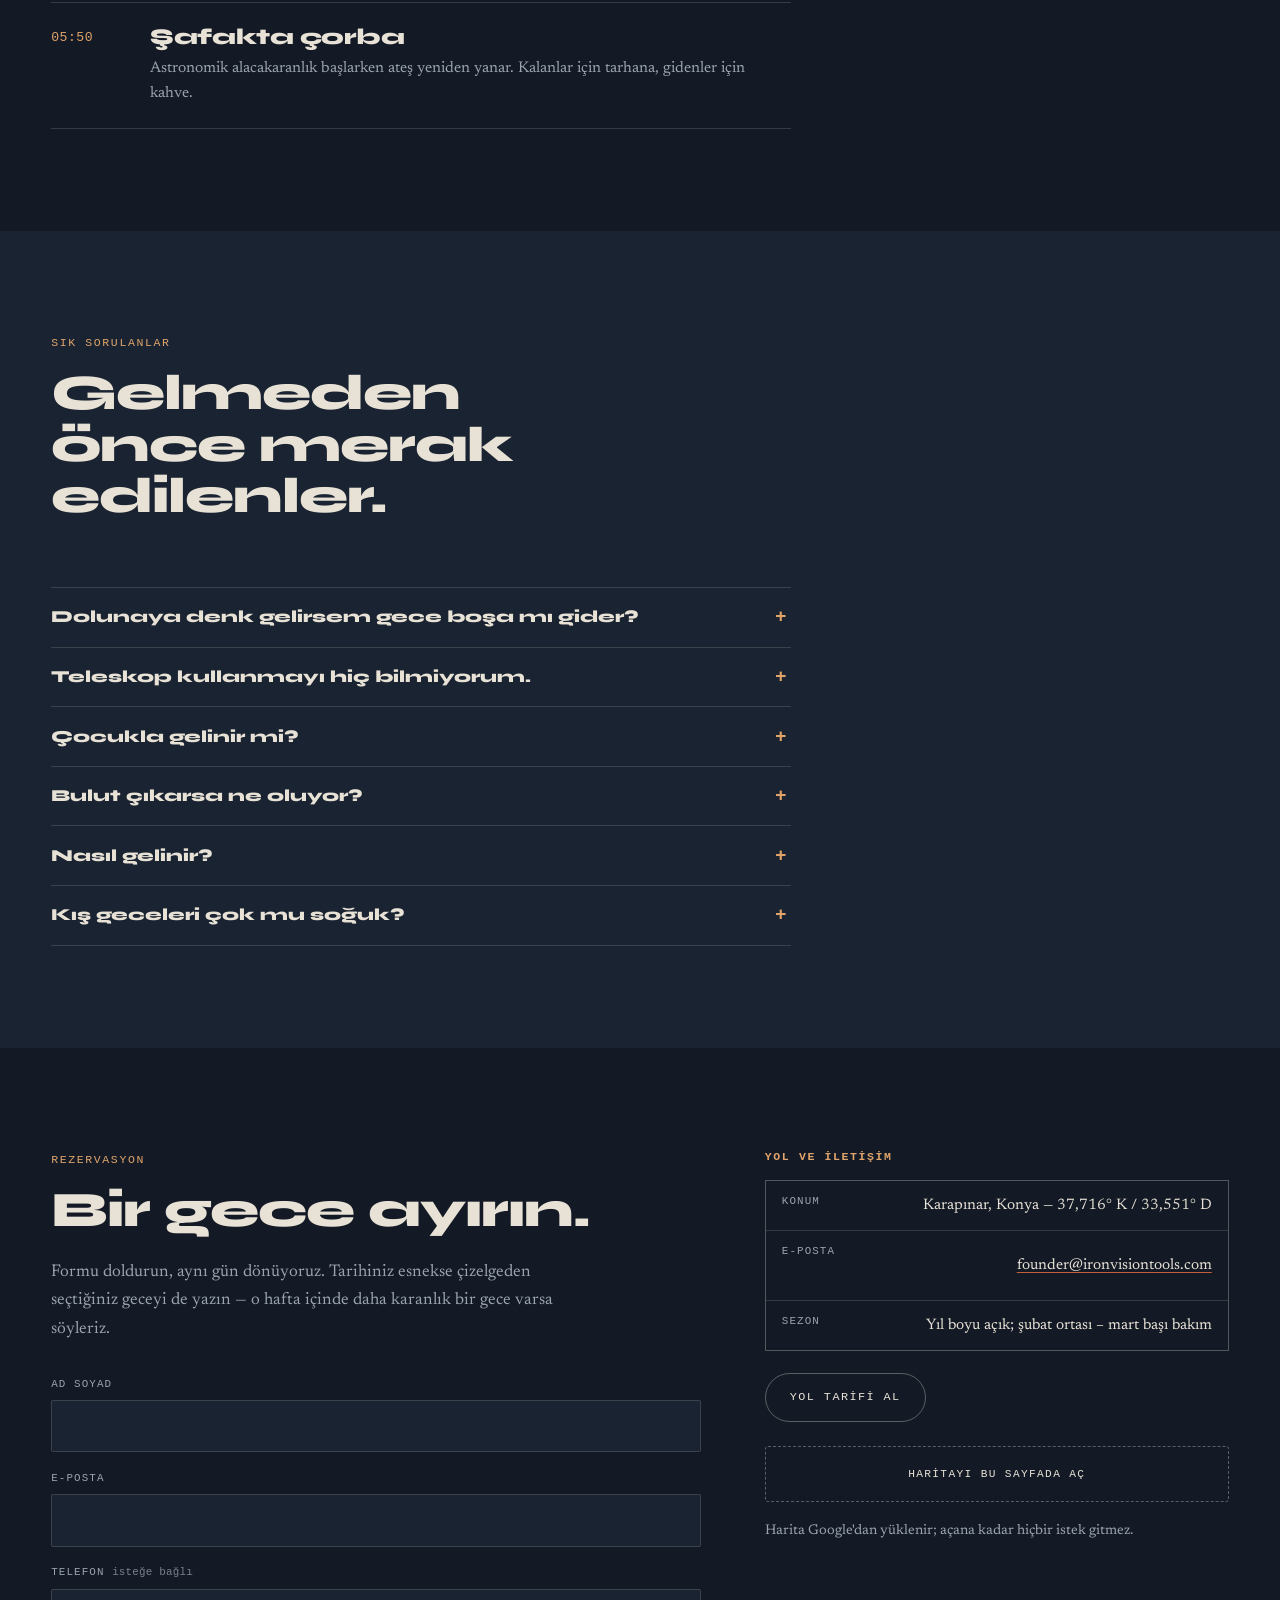
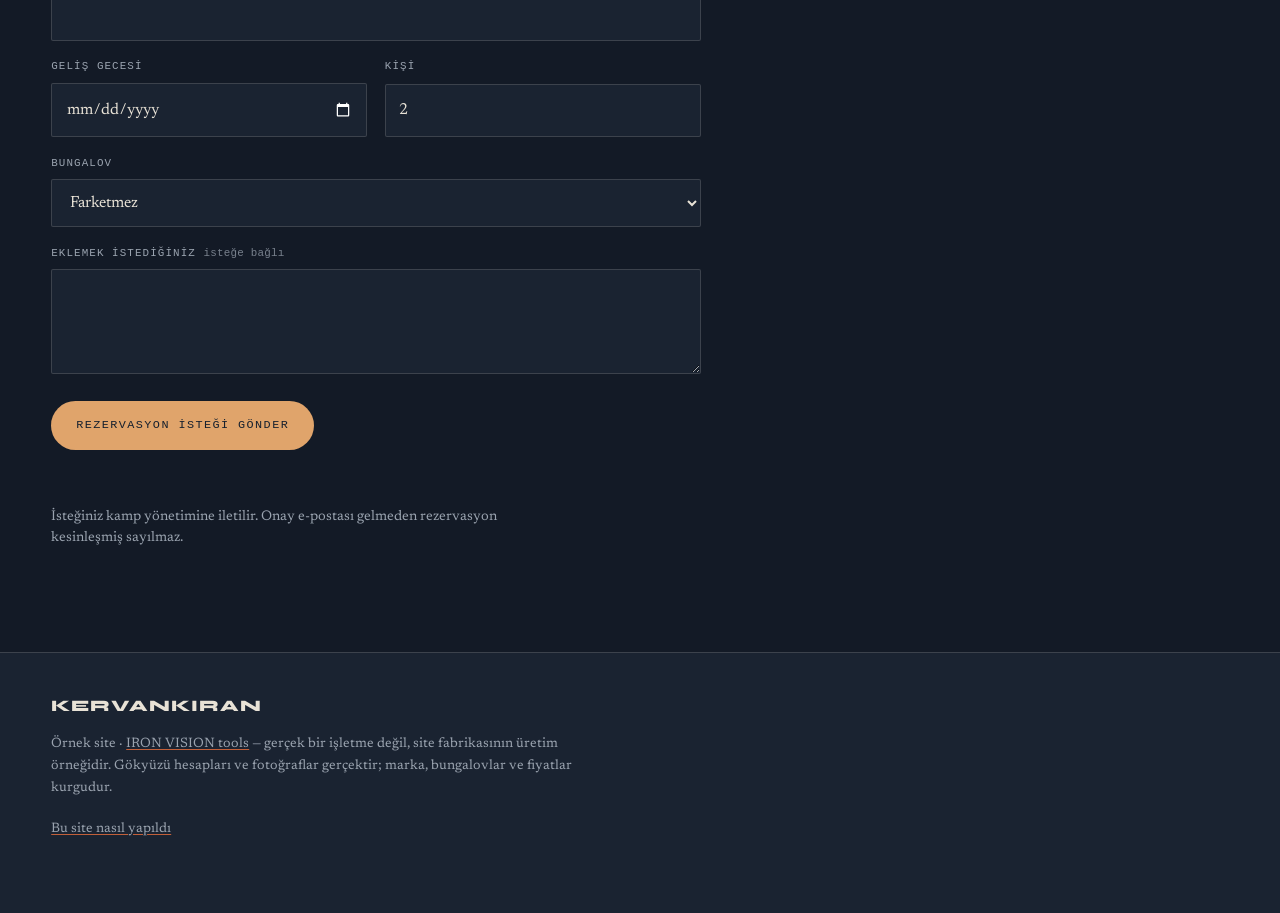
==== commit c4631520: "astro-kamp: hero video + ScrollTrigger hareketleri (03.09 gosteri turu) site-fabrikasi 75fae4a ile e" ====
--- a/index.html
+++ b/index.html
@@ -70,10 +70,15 @@
 
   <!-- ══ HERO ══════════════════════════════════════════════════════════ -->
   <section class="hero">
-    <picture class="hero-gorsel">
-      <source media="(max-width: 700px)" srcset="gorseller/hero-mobil.webp">
-      <img src="gorseller/hero-samanyolu.webp" alt="Karapınar ovasının çıplak ufku üzerinde uçtan uca uzanan Samanyolu kavsi" width="990" height="660" fetchpriority="high" decoding="async">
-    </picture>
+    <div class="hero-gorsel">
+      <picture>
+        <source media="(max-width: 700px)" srcset="gorseller/hero-mobil-v2.webp">
+        <img src="gorseller/hero-samanyolu-v2.webp" alt="Karapınar ovasının çıplak ufku üzerinde uçtan uca uzanan Samanyolu kavsi" width="1400" height="788" fetchpriority="high" decoding="async">
+      </picture>
+      <!-- Video JS ile eklenir (site.js, heroVideo): kısıtlı ekran/veri tasarrufu/reduced-motion'da
+           hiç istek gitmez, poster tek başına kalır. -->
+      <video class="hero-video" id="hero-video" muted loop playsinline preload="none" poster="gorseller/hero-samanyolu-v2.webp" aria-hidden="true" tabindex="-1"></video>
+    </div>
     <div class="hero-icerik">
       <p class="veri hero-veri"><span>Karapınar · Konya</span><span>1004 m</span><span>Bortle 2</span></p>
       <h1 class="hero-baslik" data-bolunmus>Burada gökyüzü<br>hâlâ bir saat.</h1>
@@ -390,6 +395,7 @@
 </footer>
 
 <script src="js/vendor/gsap.min.js" defer></script>
+<script src="js/vendor/ScrollTrigger.min.js" defer></script>
 <script src="js/gokyuzu.js" defer></script>
 <script src="js/site.js" defer></script>
 </body>
--- a/css/site.css
+++ b/css/site.css
@@ -179,8 +179,15 @@
   padding: clamp(3rem, 10vh, 7rem) 0 clamp(2rem, 6vh, 4rem);
   overflow: hidden;
 }
-.hero-gorsel { position: absolute; inset: 0; z-index: 0; }
-.hero-gorsel img { width: 100%; height: 100%; object-fit: cover; }
+.hero-gorsel { position: absolute; inset: 0; z-index: 0; overflow: hidden; }
+.hero-gorsel img, .hero-video {
+  position: absolute; inset: 0; width: 100%; height: 100%; object-fit: cover;
+}
+/* Video, altındaki poster fotoğrafın üstüne biner; oynamaya başlayana kadar
+   şeffaf kalır — poster HER ZAMAN tam görünür, video bir ek katman, temel değil.
+   Bu bir gizleme değil (metin/içerik değil), altında zaten tam görsel var. */
+.hero-video { opacity: 0; transition: opacity 1.1s ease; }
+.hero-video.oynuyor { opacity: 1; }
 .hero::after {
   content: ''; position: absolute; inset: 0; z-index: 1; pointer-events: none;
   background:
@@ -462,15 +469,20 @@
 
 /* ═══ HAREKET ═══════════════════════════════════════════════════════════
  * .gsap-on gövdeye YALNIZCA GSAP gerçekten yüklendiğinde eklenir; script
- * yüklenmezse hiçbir şey gizli kalmaz (anayasa: no-gsap = her şey görünür). */
+ * yüklenmezse hiçbir şey gizli kalmaz (anayasa: no-gsap = her şey görünür).
+ * 03.09 GÖSTERİ TURU: `.acilan img` artık burada gizlenmiyor — ScrollTrigger
+ * `fromTo()` başlangıç/bitiş değerlerini JS ile (inline stil) veriyor. GSAP hiç
+ * koşmazsa bu CSS'te hiçbir clip-path/opacity kalmadığından görsel baştan tam
+ * görünür kalır (03.09'da hero başlığının aynı hatadan boş kalması dersi). */
 .gsap-on .giris-satir { opacity: 0; }
-.gsap-on .acilan img {
-  clip-path: inset(0 0 100% 0);
-  transition: clip-path 1.05s cubic-bezier(.22, .8, .28, 1);
-}
-.gsap-on .acilan.acildi img { clip-path: inset(0 0 0% 0); }
+
+/* Hero paralaksı ve gece çizelgesi/kart/görsel hareketleri GSAP'in kendi
+   `will-change` yönetimine bırakılıyor; burada sabit bir CSS durumu YOK. */
 
 @media (prefers-reduced-motion: reduce) {
-  .gsap-on .giris-satir, .gsap-on .acilan img { opacity: 1 !important; clip-path: none !important; }
+  .gsap-on .giris-satir { opacity: 1 !important; }
+  .hero-gorsel, .hero-icerik, .serit-sarmal, .tarih-chip, .kart, .acilan img {
+    transform: none !important; clip-path: none !important;
+  }
   * { animation-duration: .001ms !important; transition-duration: .001ms !important; }
 }
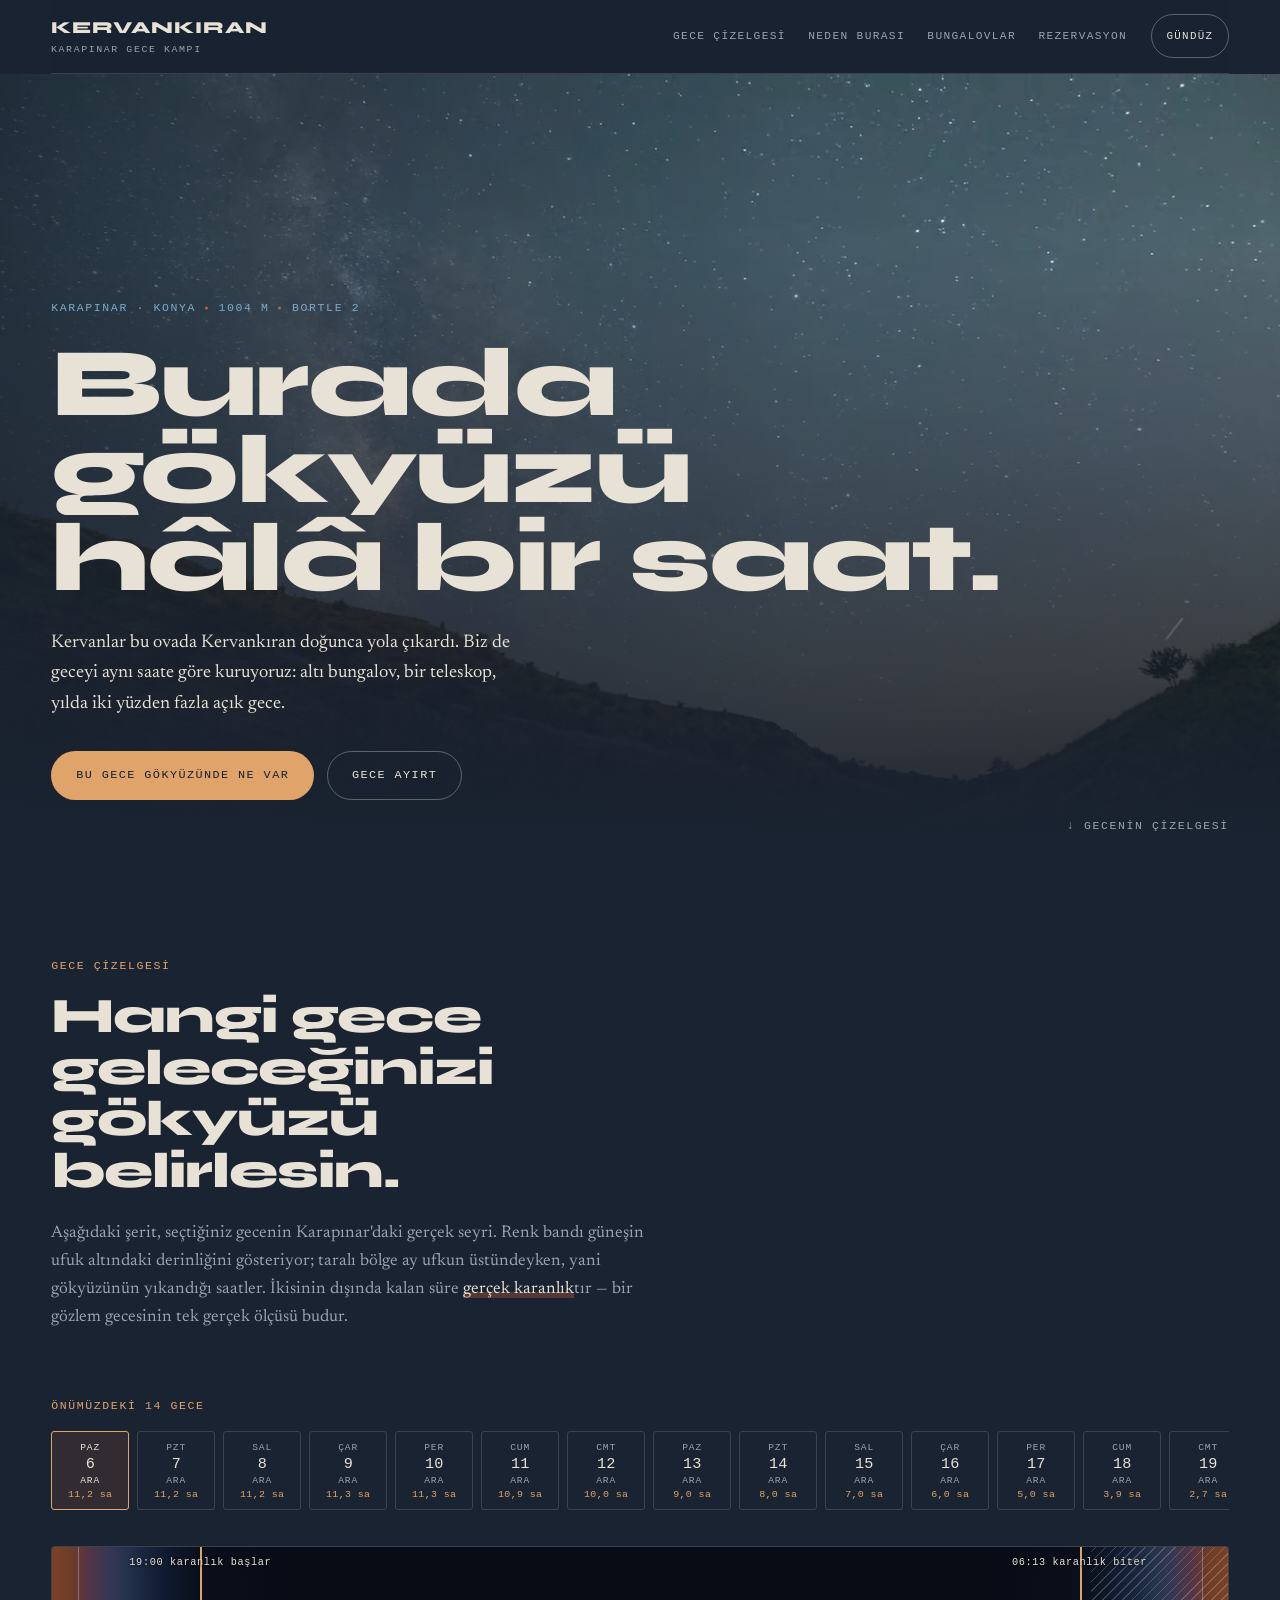
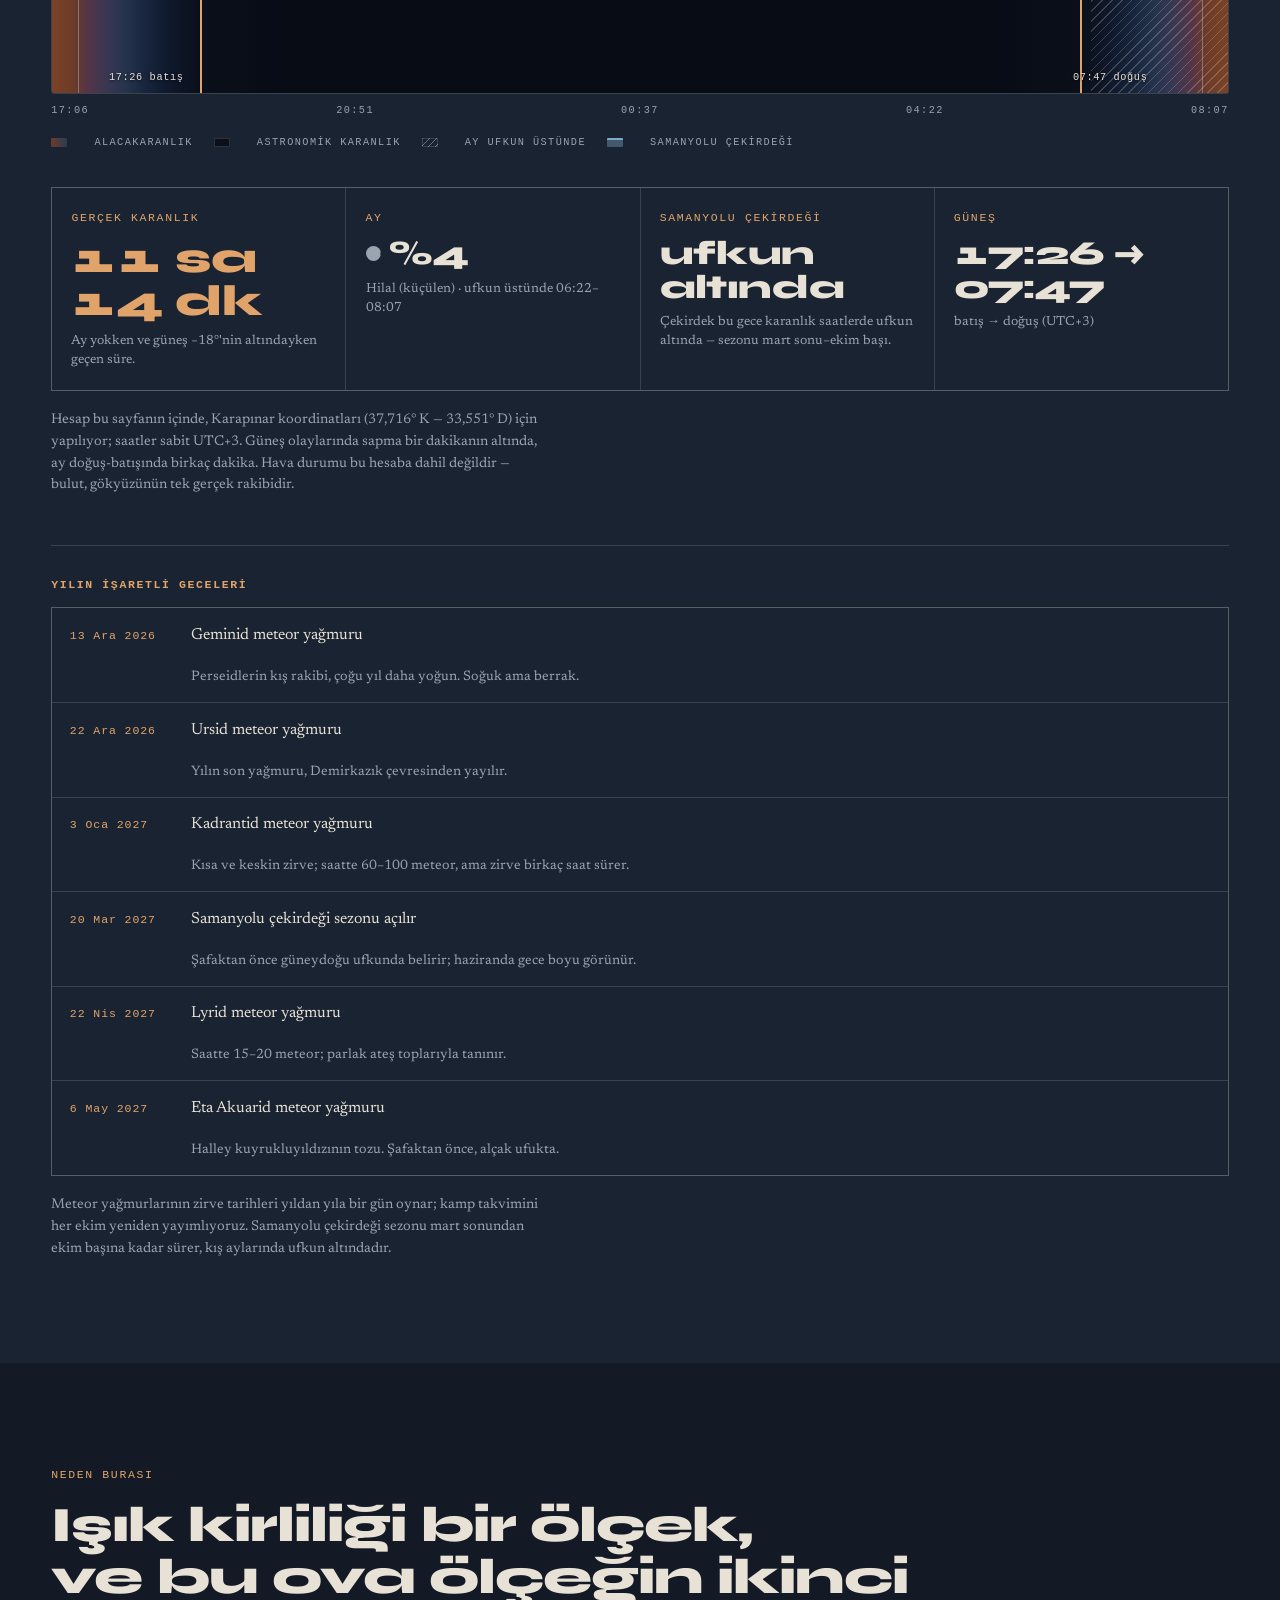
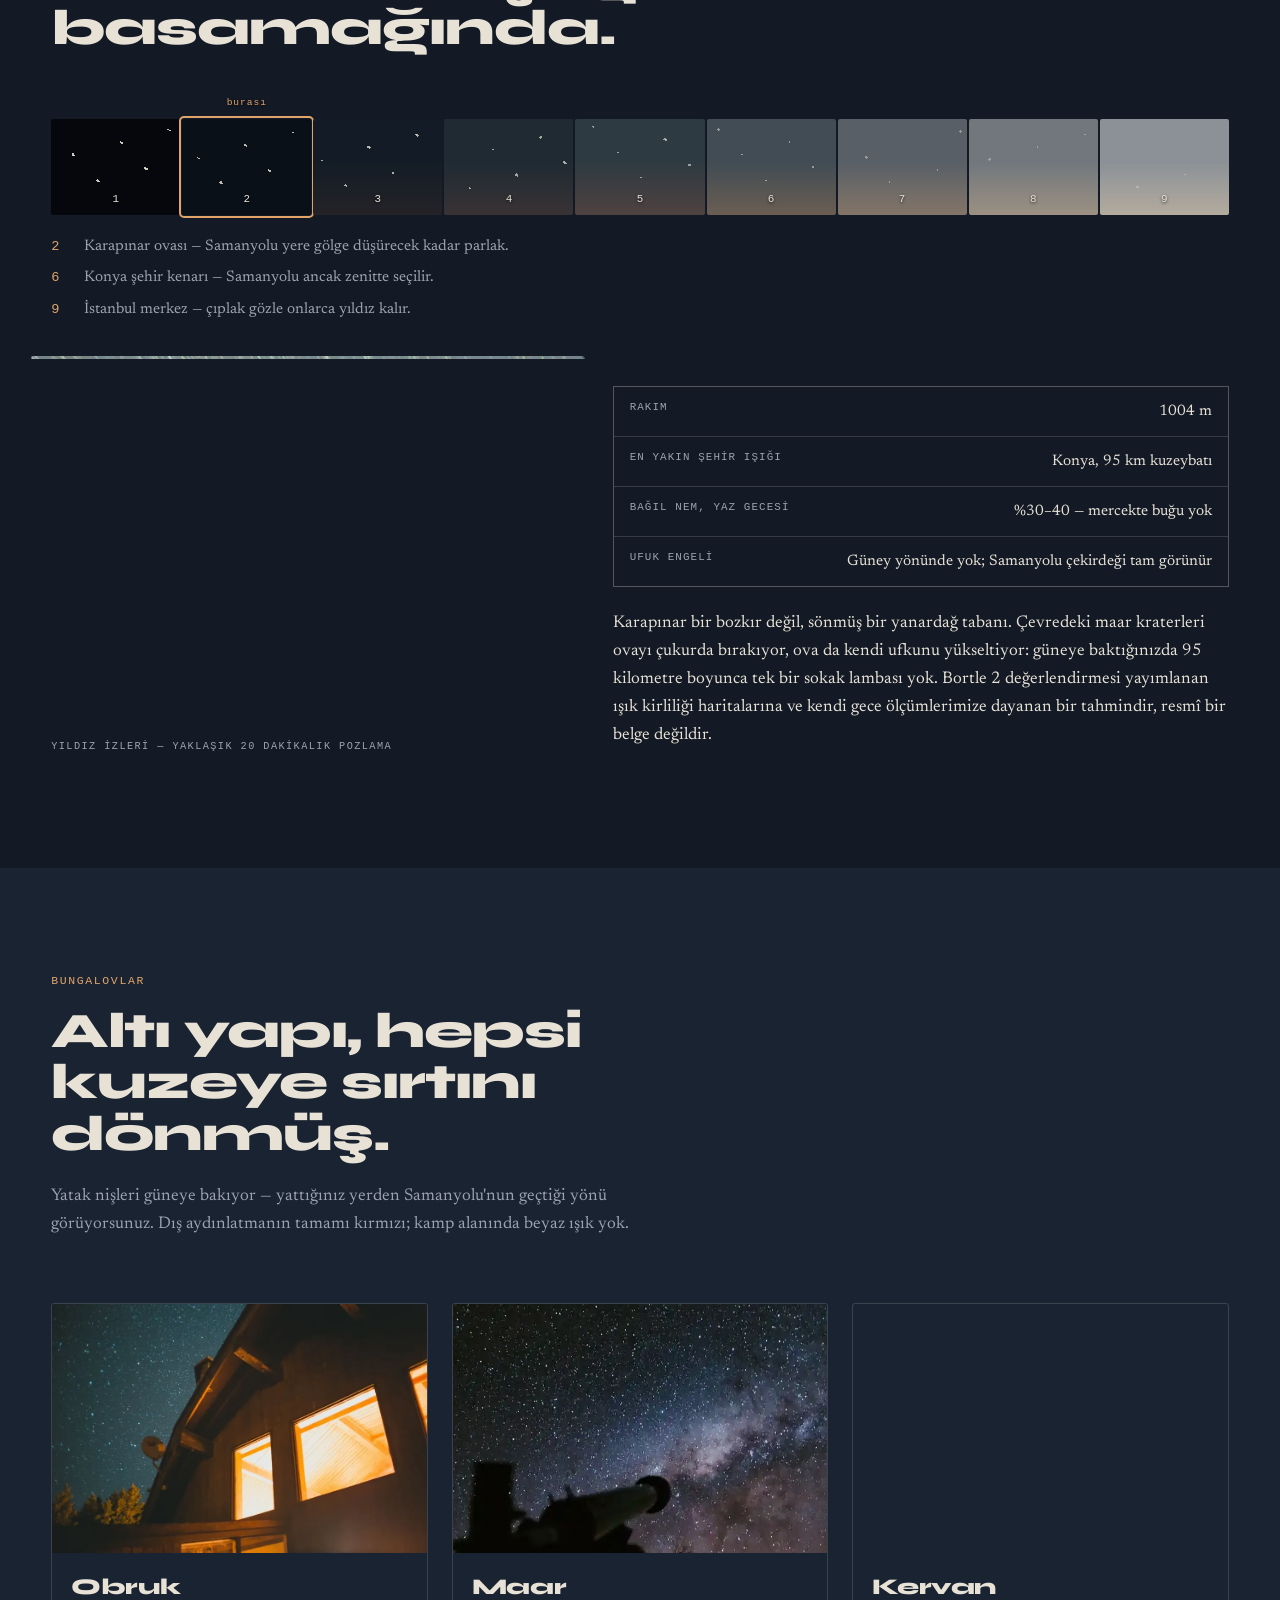
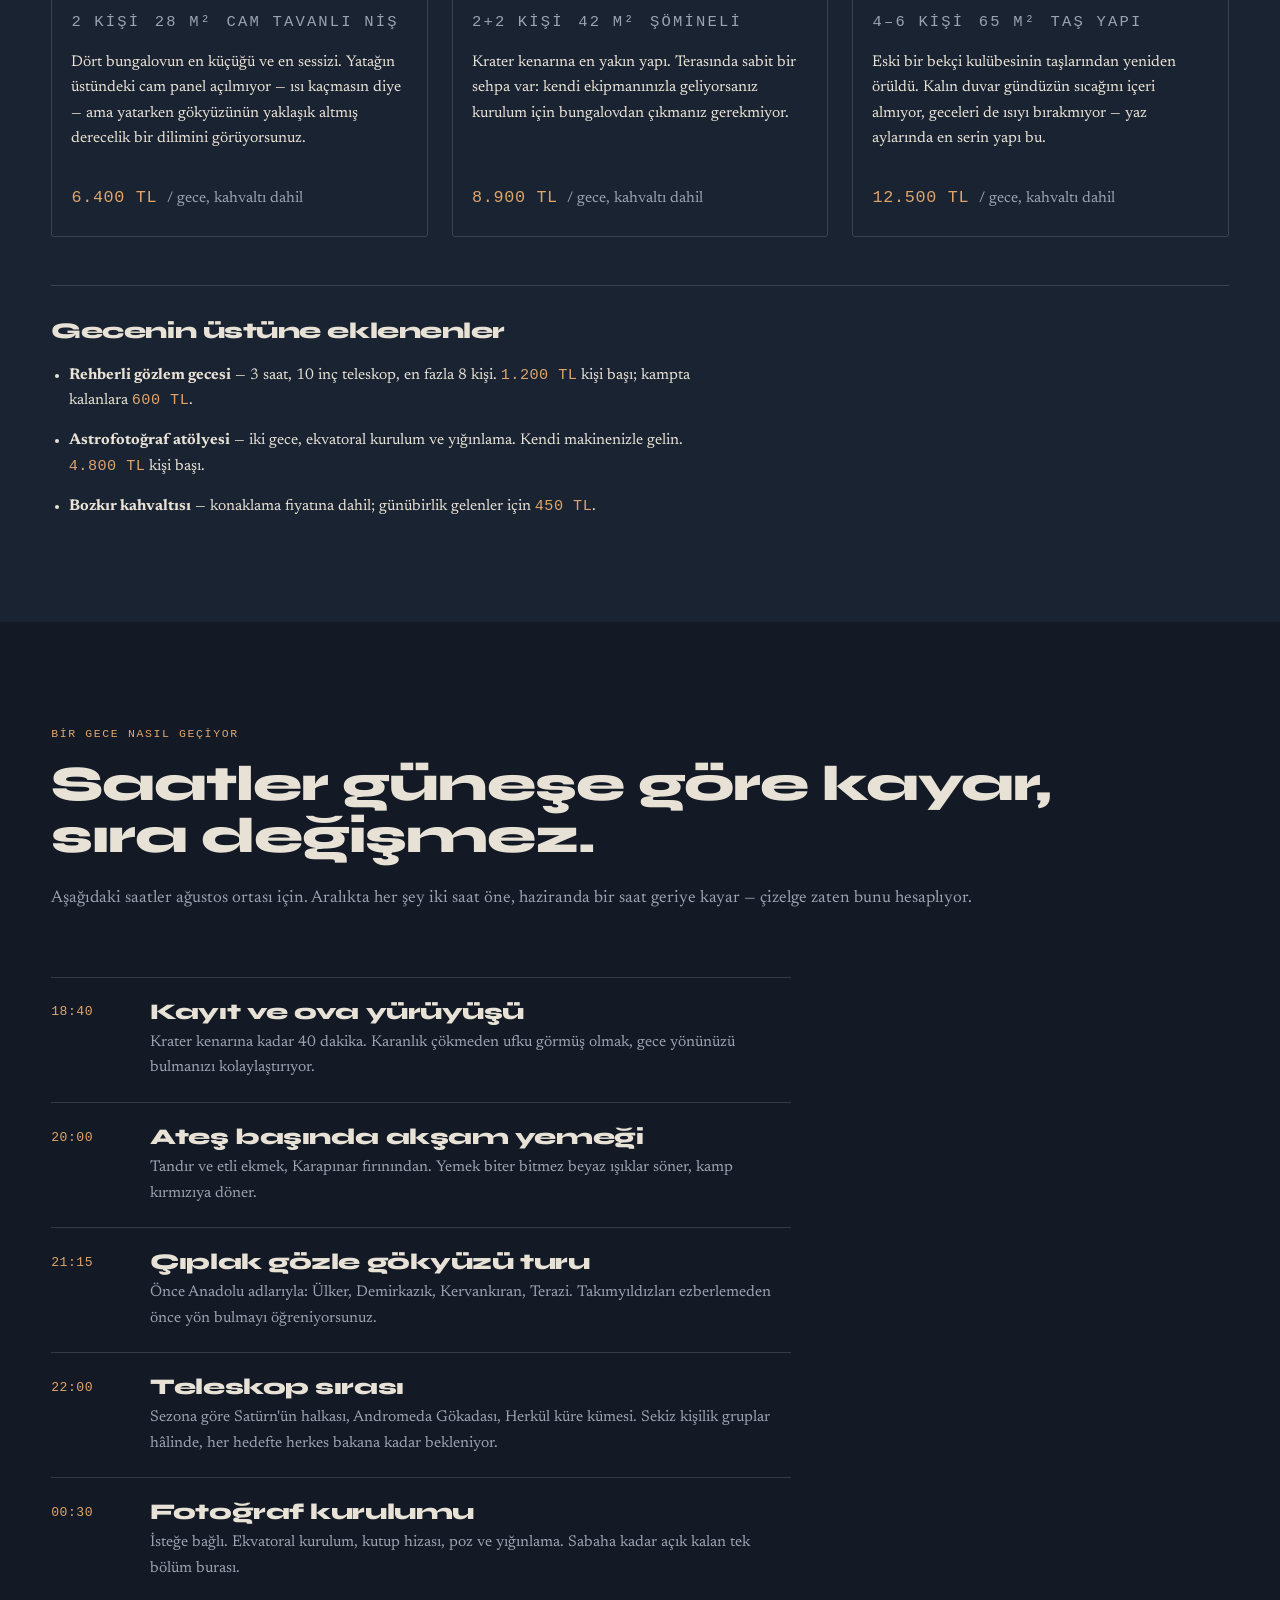
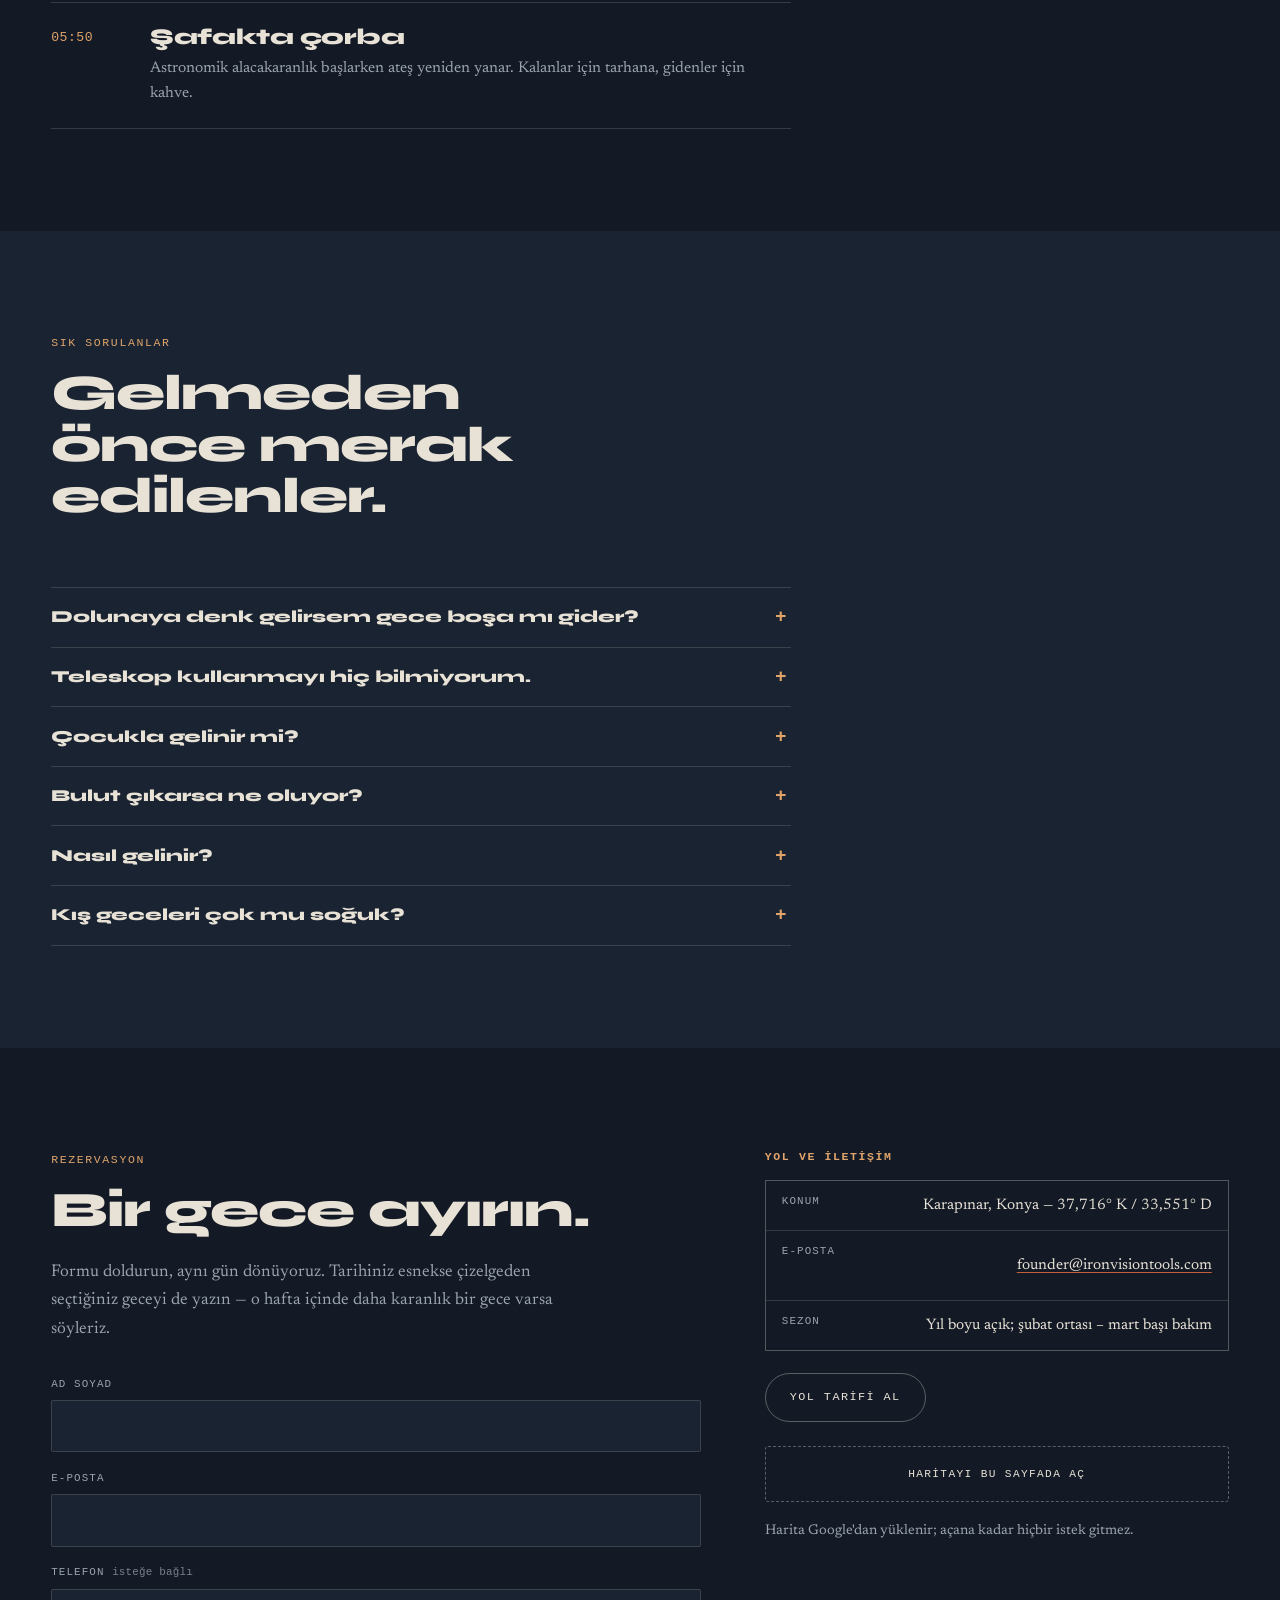
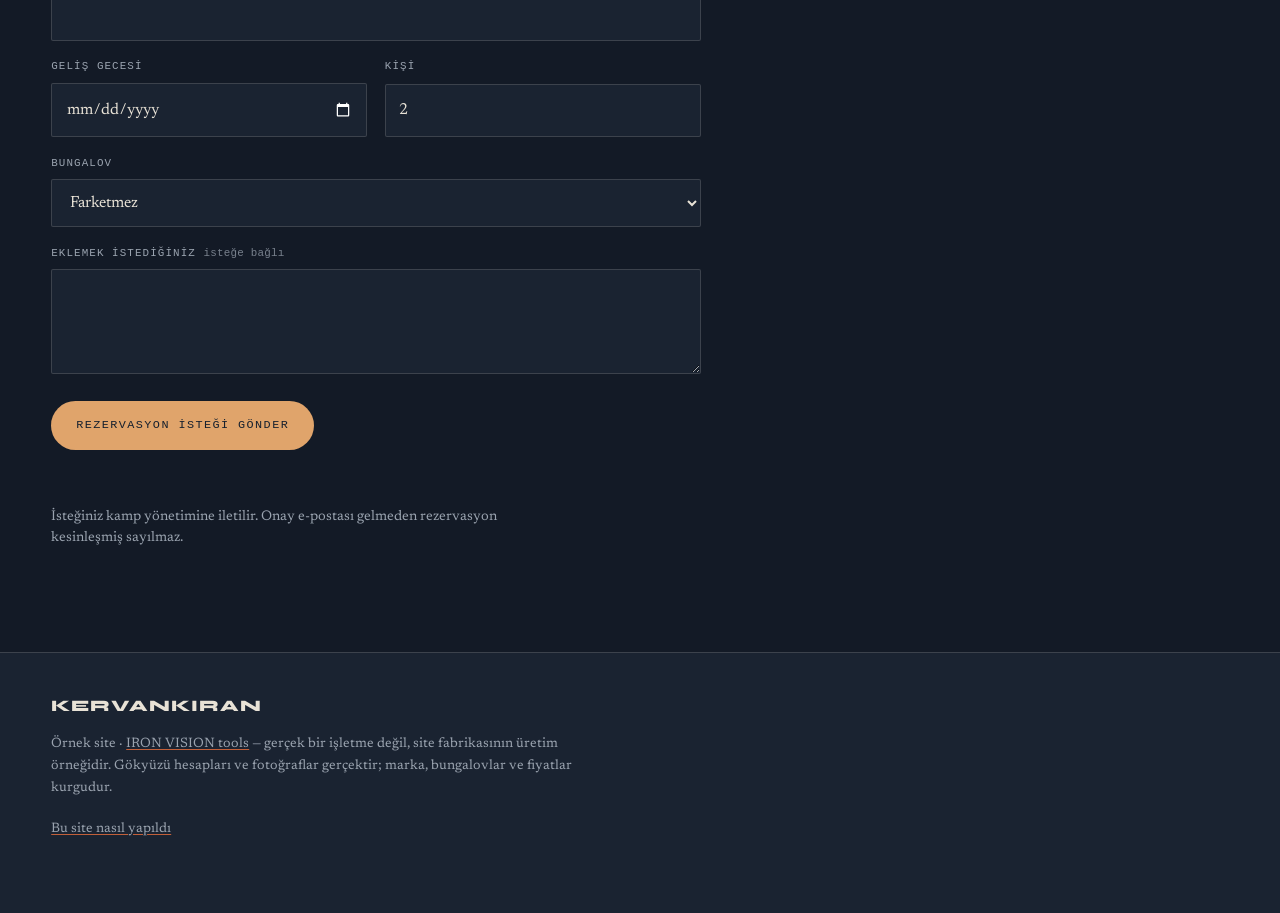
==== commit c0da034f: "astro-kamp: hero video poster gereksiz fetch'i kaldirildi site-fabrikasi f93437d ile eslenik. Video " ====
--- a/index.html
+++ b/index.html
@@ -76,8 +76,10 @@
         <img src="gorseller/hero-samanyolu-v2.webp" alt="Karapınar ovasının çıplak ufku üzerinde uçtan uca uzanan Samanyolu kavsi" width="1400" height="788" fetchpriority="high" decoding="async">
       </picture>
       <!-- Video JS ile eklenir (site.js, heroVideo): kısıtlı ekran/veri tasarrufu/reduced-motion'da
-           hiç istek gitmez, poster tek başına kalır. -->
-      <video class="hero-video" id="hero-video" muted loop playsinline preload="none" poster="gorseller/hero-samanyolu-v2.webp" aria-hidden="true" tabindex="-1"></video>
+           hiç istek gitmez, poster tek başına kalır. `poster` özniteliği KASTEN yok: video zaten
+           oynamaya başlayana kadar opacity:0 (altındaki <picture> tam görünür poster'ın kendisi) —
+           ayrı bir poster fetch'i sadece tekrar aynı (ya da mobilde YANLIŞ) görseli indirtirdi. -->
+      <video class="hero-video" id="hero-video" muted loop playsinline preload="none" aria-hidden="true" tabindex="-1"></video>
     </div>
     <div class="hero-icerik">
       <p class="veri hero-veri"><span>Karapınar · Konya</span><span>1004 m</span><span>Bortle 2</span></p>
